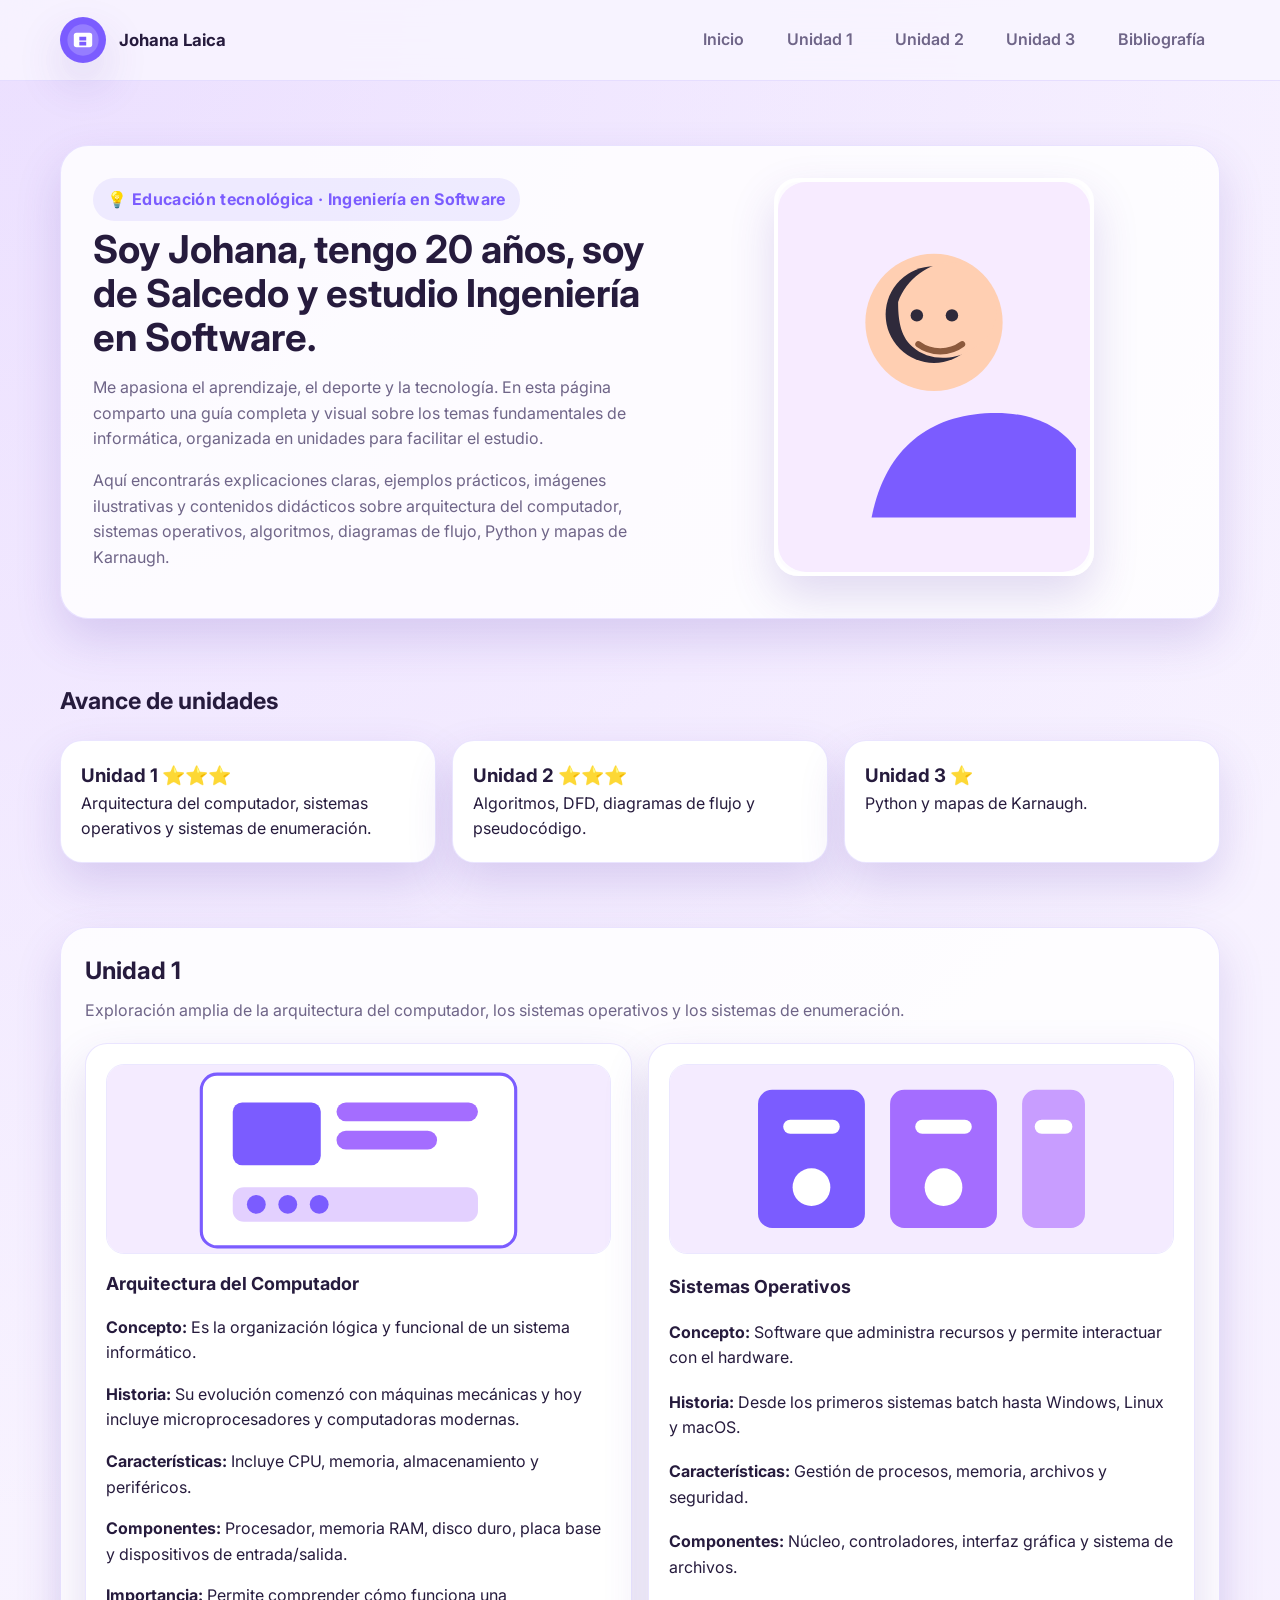
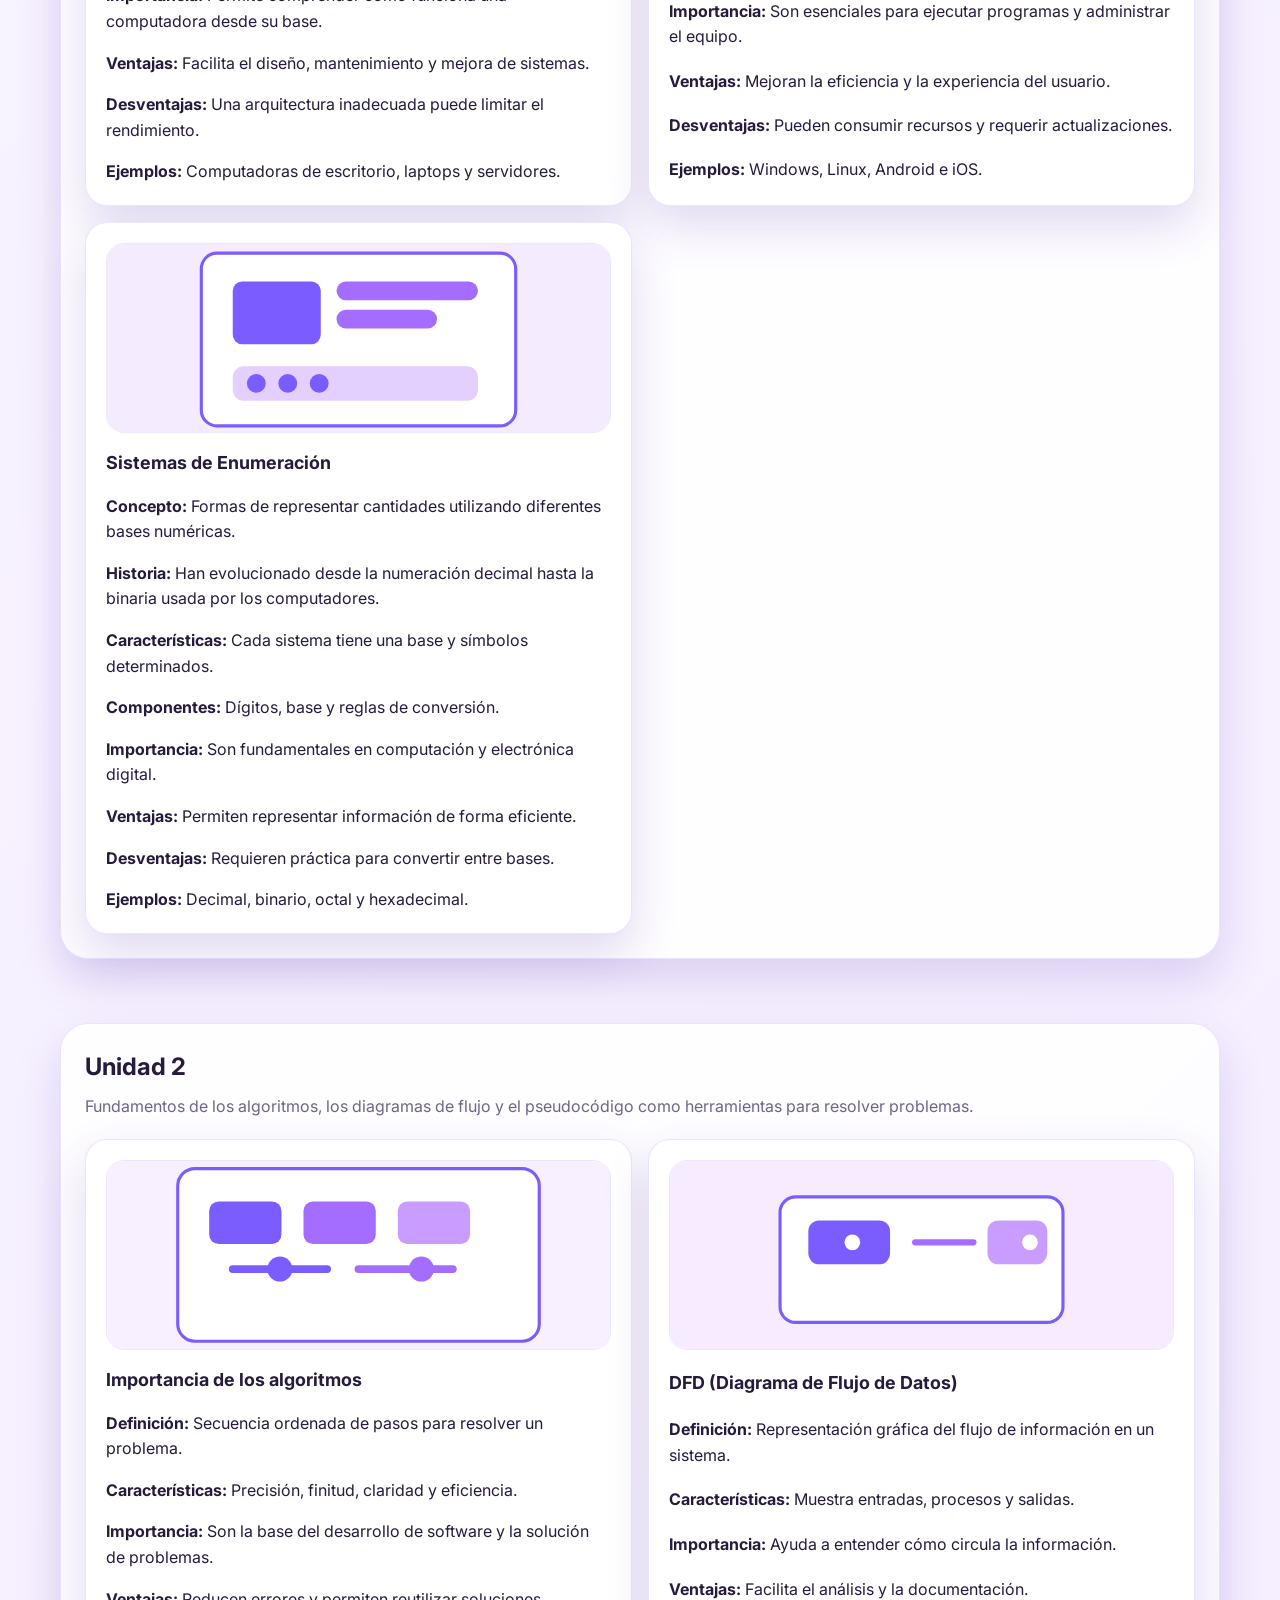
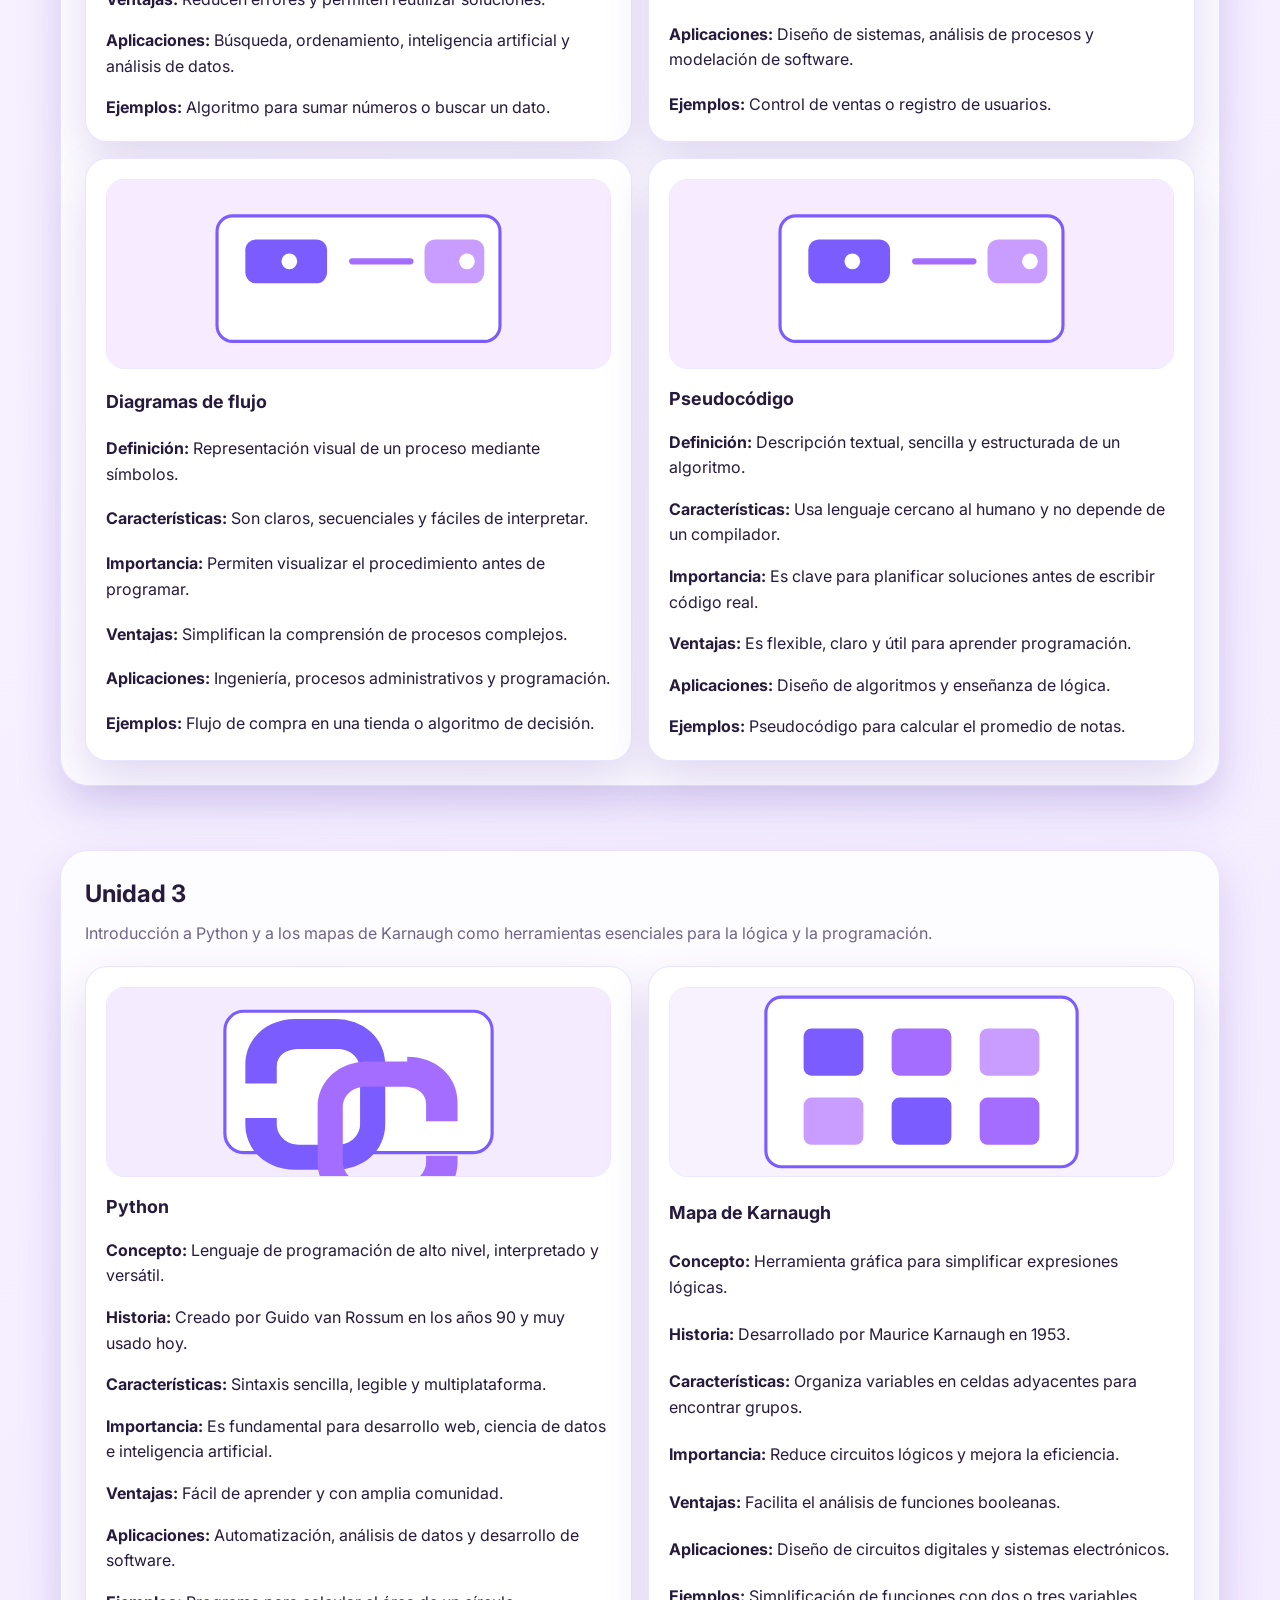
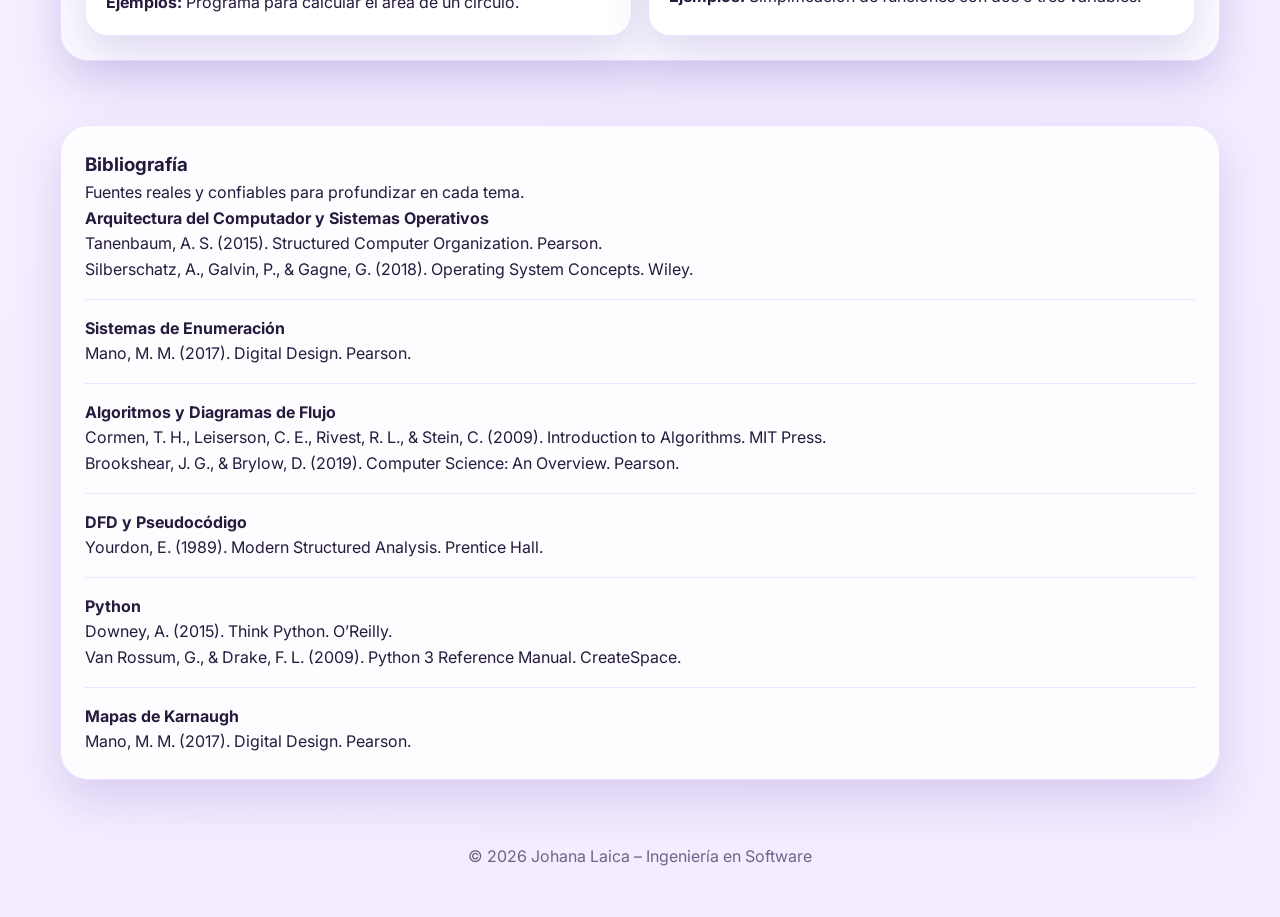
==== index.html @ e101babb "proyecto" ====
<!DOCTYPE html>
<html lang="es">
  <head>
    <meta charset="UTF-8" />
    <meta name="viewport" content="width=device-width, initial-scale=1.0" />
    <title>Johana Laica | Ingeniería en Software</title>
    <meta
      name="description"
      content="Página web educativa moderna sobre arquitectura, algoritmos, Python y mapas de Karnaugh."
    />
    <link rel="preconnect" href="https://fonts.googleapis.com" />
    <link rel="preconnect" href="https://fonts.gstatic.com" crossorigin />
    <link
      href="https://fonts.googleapis.com/css2?family=Inter:wght@300;400;500;600;700;800&display=swap"
      rel="stylesheet"
    />
    <link rel="stylesheet" href="css/styles.css" />
  </head>
  <body>
    <header class="header">
      <div class="container header-inner">
        <a class="brand" href="#inicio" aria-label="Inicio">
          <img src="imagenes/logo.svg" alt="Logo de Johana Laica" />
          <span>Johana Laica</span>
        </a>
        <nav class="nav" aria-label="Navegación principal">
          <a href="#inicio">Inicio</a>
          <a href="#unidad1">Unidad 1</a>
          <a href="#unidad2">Unidad 2</a>
          <a href="#unidad3">Unidad 3</a>
          <a href="#bibliografia">Bibliografía</a>
        </nav>
      </div>
    </header>

    <main id="inicio">
      <section class="hero container">
        <div class="hero-card">
          <div class="hero-copy">
            <span class="badge">💡 Educación tecnológica · Ingeniería en Software</span>
            <h1>Soy Johana, tengo 20 años, soy de Salcedo y estudio Ingeniería en Software.</h1>
            <p>
              Me apasiona el aprendizaje, el deporte y la tecnología. En esta página comparto una guía completa y visual sobre los temas fundamentales de informática, organizada en unidades para facilitar el estudio.
            </p>
            <p>
              Aquí encontrarás explicaciones claras, ejemplos prácticos, imágenes ilustrativas y contenidos didácticos sobre arquitectura del computador, sistemas operativos, algoritmos, diagramas de flujo, Python y mapas de Karnaugh.
            </p>
          </div>
          <img class="profile-photo" src="imagenes/perfil.svg" alt="Foto de perfil de Johana Laica" />
        </div>
      </section>

      <section class="section container" aria-label="Progreso de unidades">
        <div class="section-title">
          <h2>Avance de unidades</h2>
        </div>
        <div class="grid progress-grid">
          <article class="card">
            <h3>Unidad 1 ⭐⭐⭐</h3>
            <p>Arquitectura del computador, sistemas operativos y sistemas de enumeración.</p>
          </article>
          <article class="card">
            <h3>Unidad 2 ⭐⭐⭐</h3>
            <p>Algoritmos, DFD, diagramas de flujo y pseudocódigo.</p>
          </article>
          <article class="card">
            <h3>Unidad 3 ⭐</h3>
            <p>Python y mapas de Karnaugh.</p>
          </article>
        </div>
      </section>

      <section id="unidad1" class="section container">
        <div class="unit-section">
          <h3>Unidad 1</h3>
          <p>Exploración amplia de la arquitectura del computador, los sistemas operativos y los sistemas de enumeración.</p>
          <div class="topics-grid">
            <article class="card topic-card">
              <img src="imagenes/arquitectura.svg" alt="Ilustración de arquitectura del computador" />
              <h4>Arquitectura del Computador</h4>
              <p><strong>Concepto:</strong> Es la organización lógica y funcional de un sistema informático.</p>
              <p><strong>Historia:</strong> Su evolución comenzó con máquinas mecánicas y hoy incluye microprocesadores y computadoras modernas.</p>
              <p><strong>Características:</strong> Incluye CPU, memoria, almacenamiento y periféricos.</p>
              <p><strong>Componentes:</strong> Procesador, memoria RAM, disco duro, placa base y dispositivos de entrada/salida.</p>
              <p><strong>Importancia:</strong> Permite comprender cómo funciona una computadora desde su base.</p>
              <p><strong>Ventajas:</strong> Facilita el diseño, mantenimiento y mejora de sistemas.</p>
              <p><strong>Desventajas:</strong> Una arquitectura inadecuada puede limitar el rendimiento.</p>
              <p><strong>Ejemplos:</strong> Computadoras de escritorio, laptops y servidores.</p>
            </article>
            <article class="card topic-card">
              <img src="imagenes/sistemas.svg" alt="Ilustración de sistemas operativos" />
              <h4>Sistemas Operativos</h4>
              <p><strong>Concepto:</strong> Software que administra recursos y permite interactuar con el hardware.</p>
              <p><strong>Historia:</strong> Desde los primeros sistemas batch hasta Windows, Linux y macOS.</p>
              <p><strong>Características:</strong> Gestión de procesos, memoria, archivos y seguridad.</p>
              <p><strong>Componentes:</strong> Núcleo, controladores, interfaz gráfica y sistema de archivos.</p>
              <p><strong>Importancia:</strong> Son esenciales para ejecutar programas y administrar el equipo.</p>
              <p><strong>Ventajas:</strong> Mejoran la eficiencia y la experiencia del usuario.</p>
              <p><strong>Desventajas:</strong> Pueden consumir recursos y requerir actualizaciones.</p>
              <p><strong>Ejemplos:</strong> Windows, Linux, Android e iOS.</p>
            </article>
            <article class="card topic-card">
              <img src="imagenes/arquitectura.svg" alt="Ilustración de sistemas de enumeración" />
              <h4>Sistemas de Enumeración</h4>
              <p><strong>Concepto:</strong> Formas de representar cantidades utilizando diferentes bases numéricas.</p>
              <p><strong>Historia:</strong> Han evolucionado desde la numeración decimal hasta la binaria usada por los computadores.</p>
              <p><strong>Características:</strong> Cada sistema tiene una base y símbolos determinados.</p>
              <p><strong>Componentes:</strong> Dígitos, base y reglas de conversión.</p>
              <p><strong>Importancia:</strong> Son fundamentales en computación y electrónica digital.</p>
              <p><strong>Ventajas:</strong> Permiten representar información de forma eficiente.</p>
              <p><strong>Desventajas:</strong> Requieren práctica para convertir entre bases.</p>
              <p><strong>Ejemplos:</strong> Decimal, binario, octal y hexadecimal.</p>
            </article>
          </div>
        </div>
      </section>

      <section id="unidad2" class="section container">
        <div class="unit-section">
          <h3>Unidad 2</h3>
          <p>Fundamentos de los algoritmos, los diagramas de flujo y el pseudocódigo como herramientas para resolver problemas.</p>
          <div class="topics-grid">
            <article class="card topic-card">
              <img src="imagenes/algoritmos.svg" alt="Ilustración sobre algoritmos" />
              <h4>Importancia de los algoritmos</h4>
              <p><strong>Definición:</strong> Secuencia ordenada de pasos para resolver un problema.</p>
              <p><strong>Características:</strong> Precisión, finitud, claridad y eficiencia.</p>
              <p><strong>Importancia:</strong> Son la base del desarrollo de software y la solución de problemas.</p>
              <p><strong>Ventajas:</strong> Reducen errores y permiten reutilizar soluciones.</p>
              <p><strong>Aplicaciones:</strong> Búsqueda, ordenamiento, inteligencia artificial y análisis de datos.</p>
              <p><strong>Ejemplos:</strong> Algoritmo para sumar números o buscar un dato.</p>
            </article>
            <article class="card topic-card">
              <img src="imagenes/diagrama.svg" alt="Ilustración de DFD" />
              <h4>DFD (Diagrama de Flujo de Datos)</h4>
              <p><strong>Definición:</strong> Representación gráfica del flujo de información en un sistema.</p>
              <p><strong>Características:</strong> Muestra entradas, procesos y salidas.</p>
              <p><strong>Importancia:</strong> Ayuda a entender cómo circula la información.</p>
              <p><strong>Ventajas:</strong> Facilita el análisis y la documentación.</p>
              <p><strong>Aplicaciones:</strong> Diseño de sistemas, análisis de procesos y modelación de software.</p>
              <p><strong>Ejemplos:</strong> Control de ventas o registro de usuarios.</p>
            </article>
            <article class="card topic-card">
              <img src="imagenes/diagrama.svg" alt="Ilustración de diagramas de flujo" />
              <h4>Diagramas de flujo</h4>
              <p><strong>Definición:</strong> Representación visual de un proceso mediante símbolos.</p>
              <p><strong>Características:</strong> Son claros, secuenciales y fáciles de interpretar.</p>
              <p><strong>Importancia:</strong> Permiten visualizar el procedimiento antes de programar.</p>
              <p><strong>Ventajas:</strong> Simplifican la comprensión de procesos complejos.</p>
              <p><strong>Aplicaciones:</strong> Ingeniería, procesos administrativos y programación.</p>
              <p><strong>Ejemplos:</strong> Flujo de compra en una tienda o algoritmo de decisión.</p>
            </article>
            <article class="card topic-card">
              <img src="imagenes/diagrama.svg" alt="Ilustración de pseudocódigo" />
              <h4>Pseudocódigo</h4>
              <p><strong>Definición:</strong> Descripción textual, sencilla y estructurada de un algoritmo.</p>
              <p><strong>Características:</strong> Usa lenguaje cercano al humano y no depende de un compilador.</p>
              <p><strong>Importancia:</strong> Es clave para planificar soluciones antes de escribir código real.</p>
              <p><strong>Ventajas:</strong> Es flexible, claro y útil para aprender programación.</p>
              <p><strong>Aplicaciones:</strong> Diseño de algoritmos y enseñanza de lógica.</p>
              <p><strong>Ejemplos:</strong> Pseudocódigo para calcular el promedio de notas.</p>
            </article>
          </div>
        </div>
      </section>

      <section id="unidad3" class="section container">
        <div class="unit-section">
          <h3>Unidad 3</h3>
          <p>Introducción a Python y a los mapas de Karnaugh como herramientas esenciales para la lógica y la programación.</p>
          <div class="topics-grid">
            <article class="card topic-card">
              <img src="imagenes/python.svg" alt="Ilustración de Python" />
              <h4>Python</h4>
              <p><strong>Concepto:</strong> Lenguaje de programación de alto nivel, interpretado y versátil.</p>
              <p><strong>Historia:</strong> Creado por Guido van Rossum en los años 90 y muy usado hoy.</p>
              <p><strong>Características:</strong> Sintaxis sencilla, legible y multiplataforma.</p>
              <p><strong>Importancia:</strong> Es fundamental para desarrollo web, ciencia de datos e inteligencia artificial.</p>
              <p><strong>Ventajas:</strong> Fácil de aprender y con amplia comunidad.</p>
              <p><strong>Aplicaciones:</strong> Automatización, análisis de datos y desarrollo de software.</p>
              <p><strong>Ejemplos:</strong> Programa para calcular el área de un círculo.</p>
            </article>
            <article class="card topic-card">
              <img src="imagenes/karnaugh.svg" alt="Ilustración de mapa de Karnaugh" />
              <h4>Mapa de Karnaugh</h4>
              <p><strong>Concepto:</strong> Herramienta gráfica para simplificar expresiones lógicas.</p>
              <p><strong>Historia:</strong> Desarrollado por Maurice Karnaugh en 1953.</p>
              <p><strong>Características:</strong> Organiza variables en celdas adyacentes para encontrar grupos.</p>
              <p><strong>Importancia:</strong> Reduce circuitos lógicos y mejora la eficiencia.</p>
              <p><strong>Ventajas:</strong> Facilita el análisis de funciones booleanas.</p>
              <p><strong>Aplicaciones:</strong> Diseño de circuitos digitales y sistemas electrónicos.</p>
              <p><strong>Ejemplos:</strong> Simplificación de funciones con dos o tres variables.</p>
            </article>
          </div>
        </div>
      </section>

      <section id="bibliografia" class="section container">
        <div class="bibliography">
          <h3>Bibliografía</h3>
          <p>Fuentes reales y confiables para profundizar en cada tema.</p>
          <div class="bibliography-item">
            <h4>Arquitectura del Computador y Sistemas Operativos</h4>
            <p>Tanenbaum, A. S. (2015). Structured Computer Organization. Pearson.</p>
            <p>Silberschatz, A., Galvin, P., & Gagne, G. (2018). Operating System Concepts. Wiley.</p>
          </div>
          <div class="bibliography-item">
            <h4>Sistemas de Enumeración</h4>
            <p>Mano, M. M. (2017). Digital Design. Pearson.</p>
          </div>
          <div class="bibliography-item">
            <h4>Algoritmos y Diagramas de Flujo</h4>
            <p>Cormen, T. H., Leiserson, C. E., Rivest, R. L., & Stein, C. (2009). Introduction to Algorithms. MIT Press.</p>
            <p>Brookshear, J. G., & Brylow, D. (2019). Computer Science: An Overview. Pearson.</p>
          </div>
          <div class="bibliography-item">
            <h4>DFD y Pseudocódigo</h4>
            <p>Yourdon, E. (1989). Modern Structured Analysis. Prentice Hall.</p>
          </div>
          <div class="bibliography-item">
            <h4>Python</h4>
            <p>Downey, A. (2015). Think Python. O’Reilly.</p>
            <p>Van Rossum, G., & Drake, F. L. (2009). Python 3 Reference Manual. CreateSpace.</p>
          </div>
          <div class="bibliography-item">
            <h4>Mapas de Karnaugh</h4>
            <p>Mano, M. M. (2017). Digital Design. Pearson.</p>
          </div>
        </div>
      </section>
    </main>

    <footer>
      <div class="container">
        <p>© <span id="year"></span> Johana Laica – Ingeniería en Software</p>
      </div>
    </footer>

    <script src="js/script.js"></script>
  </body>
</html>
---- css/styles.css ----
:root {
  --bg: #f7f2ff;
  --surface: rgba(255, 255, 255, 0.82);
  --surface-strong: #ffffff;
  --text: #261b3d;
  --muted: #6f6588;
  --primary: #7b5cff;
  --secondary: #a46dff;
  --accent: #f0c8ff;
  --border: rgba(123, 92, 255, 0.16);
  --shadow: 0 20px 45px rgba(96, 60, 180, 0.18);
}

* {
  box-sizing: border-box;
  margin: 0;
  padding: 0;
}

html {
  scroll-behavior: smooth;
}

body {
  font-family: 'Inter', 'Segoe UI', sans-serif;
  color: var(--text);
  background:
    radial-gradient(circle at top left, rgba(164, 109, 255, 0.16), transparent 26%),
    linear-gradient(135deg, #f9f5ff 0%, #f3ebff 100%);
  line-height: 1.6;
}

a {
  color: inherit;
  text-decoration: none;
}

img {
  max-width: 100%;
  display: block;
}

.container {
  width: min(1160px, calc(100% - 2rem));
  margin: 0 auto;
}

.header {
  position: sticky;
  top: 0;
  z-index: 1000;
  backdrop-filter: blur(16px);
  background: rgba(249, 245, 255, 0.86);
  border-bottom: 1px solid rgba(123, 92, 255, 0.14);
}

.header-inner {
  display: flex;
  align-items: center;
  justify-content: space-between;
  gap: 1rem;
  padding: 1rem 0;
}

.brand {
  display: flex;
  align-items: center;
  gap: 0.8rem;
  font-weight: 700;
  font-size: 1.05rem;
}

.brand img {
  width: 46px;
  height: 46px;
  border-radius: 50%;
  box-shadow: var(--shadow);
}

.nav {
  display: flex;
  align-items: center;
  gap: 0.75rem;
  flex-wrap: wrap;
}

.nav a {
  padding: 0.7rem 0.95rem;
  border-radius: 999px;
  color: var(--muted);
  transition: all 0.25s ease;
  font-weight: 600;
}

.nav a:hover,
.nav a.active {
  background: linear-gradient(135deg, var(--primary), var(--secondary));
  color: white;
  box-shadow: 0 12px 24px rgba(123, 92, 255, 0.22);
}

.hero {
  padding: 4rem 0 2rem;
}

.hero-card {
  display: grid;
  grid-template-columns: 1.1fr 1fr;
  gap: 2rem;
  background: var(--surface);
  padding: 2rem;
  border: 1px solid var(--border);
  border-radius: 28px;
  box-shadow: var(--shadow);
  overflow: hidden;
}

.hero-copy h1 {
  font-size: clamp(2rem, 3vw, 2.8rem);
  margin: 0.35rem 0 1rem;
  line-height: 1.15;
}

.hero-copy p {
  color: var(--muted);
  margin-bottom: 1rem;
}

.profile-photo {
  width: min(320px, 100%);
  margin: 0 auto;
  border-radius: 24px;
  box-shadow: var(--shadow);
  border: 4px solid rgba(255,255,255,0.9);
}

.badge {
  display: inline-flex;
  align-items: center;
  gap: 0.5rem;
  padding: 0.55rem 0.9rem;
  border-radius: 999px;
  background: rgba(123, 92, 255, 0.1);
  color: var(--primary);
  font-weight: 700;
  letter-spacing: 0.02em;
}

.section {
  padding: 2rem 0;
}

.section-title {
  display: flex;
  justify-content: space-between;
  align-items: center;
  margin-bottom: 1.2rem;
}

.section-title h2 {
  font-size: 1.45rem;
}

.grid {
  display: grid;
  gap: 1rem;
}

.progress-grid {
  grid-template-columns: repeat(3, minmax(0, 1fr));
}

.card {
  background: var(--surface-strong);
  border: 1px solid var(--border);
  border-radius: 22px;
  padding: 1.25rem;
  box-shadow: var(--shadow);
  transition: transform 0.25s ease, box-shadow 0.25s ease;
}

.card:hover {
  transform: translateY(-4px);
  box-shadow: 0 24px 40px rgba(96, 60, 180, 0.2);
}

.topic-card {
  display: grid;
  gap: 1rem;
}

.topic-card img {
  height: 190px;
  width: 100%;
  object-fit: cover;
  border-radius: 18px;
  border: 1px solid rgba(123, 92, 255, 0.15);
}

.topic-card h3,
.topic-card h4 {
  font-size: 1.12rem;
}

.topic-card ul {
  padding-left: 1.15rem;
  color: var(--muted);
}

.unit-section {
  background: var(--surface);
  border: 1px solid var(--border);
  border-radius: 28px;
  padding: 1.5rem;
  box-shadow: var(--shadow);
}

.unit-section h3 {
  font-size: 1.5rem;
  margin-bottom: 0.5rem;
}

.unit-section > p {
  color: var(--muted);
  margin-bottom: 1.2rem;
}

.topics-grid {
  display: grid;
  grid-template-columns: repeat(2, minmax(0, 1fr));
  gap: 1rem;
}

.list {
  display: grid;
  gap: 0.6rem;
  color: var(--muted);
  padding-left: 1rem;
}

.bibliography {
  background: var(--surface);
  border: 1px solid var(--border);
  border-radius: 28px;
  padding: 1.5rem;
  box-shadow: var(--shadow);
}

.bibliography-item {
  margin-bottom: 1rem;
  padding-bottom: 1rem;
  border-bottom: 1px solid rgba(123, 92, 255, 0.14);
}

.bibliography-item:last-child {
  margin-bottom: 0;
  border-bottom: none;
  padding-bottom: 0;
}

footer {
  text-align: center;
  padding: 2rem 0 3rem;
  color: var(--muted);
}

@media (max-width: 900px) {
  .hero-card {
    grid-template-columns: 1fr;
  }

  .topics-grid {
    grid-template-columns: 1fr;
  }
}

@media (max-width: 720px) {
  .header-inner {
    flex-direction: column;
    align-items: flex-start;
  }

  .nav {
    gap: 0.4rem;
  }

  .progress-grid {
    grid-template-columns: 1fr;
  }

  .hero {
    padding-top: 2rem;
  }

  .hero-card,
  .unit-section,
  .bibliography {
    padding: 1.15rem;
    border-radius: 22px;
  }
}
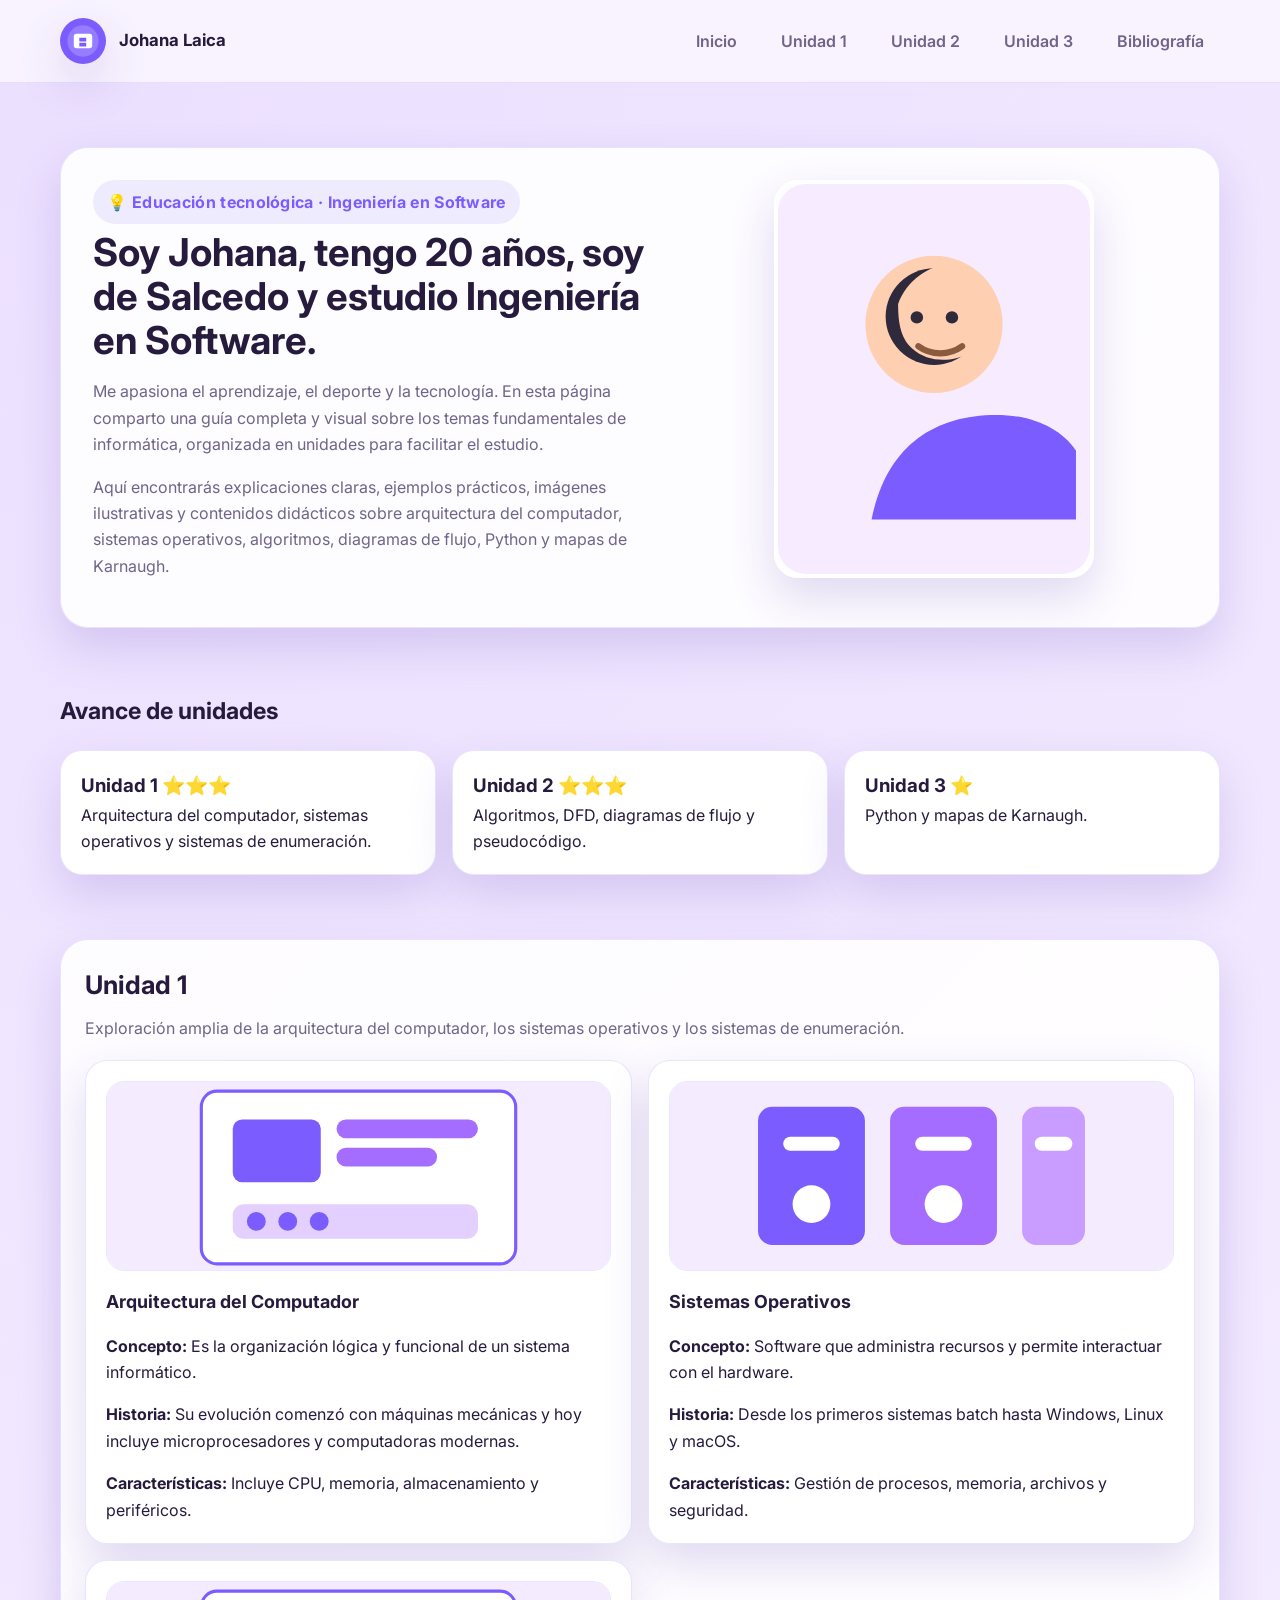
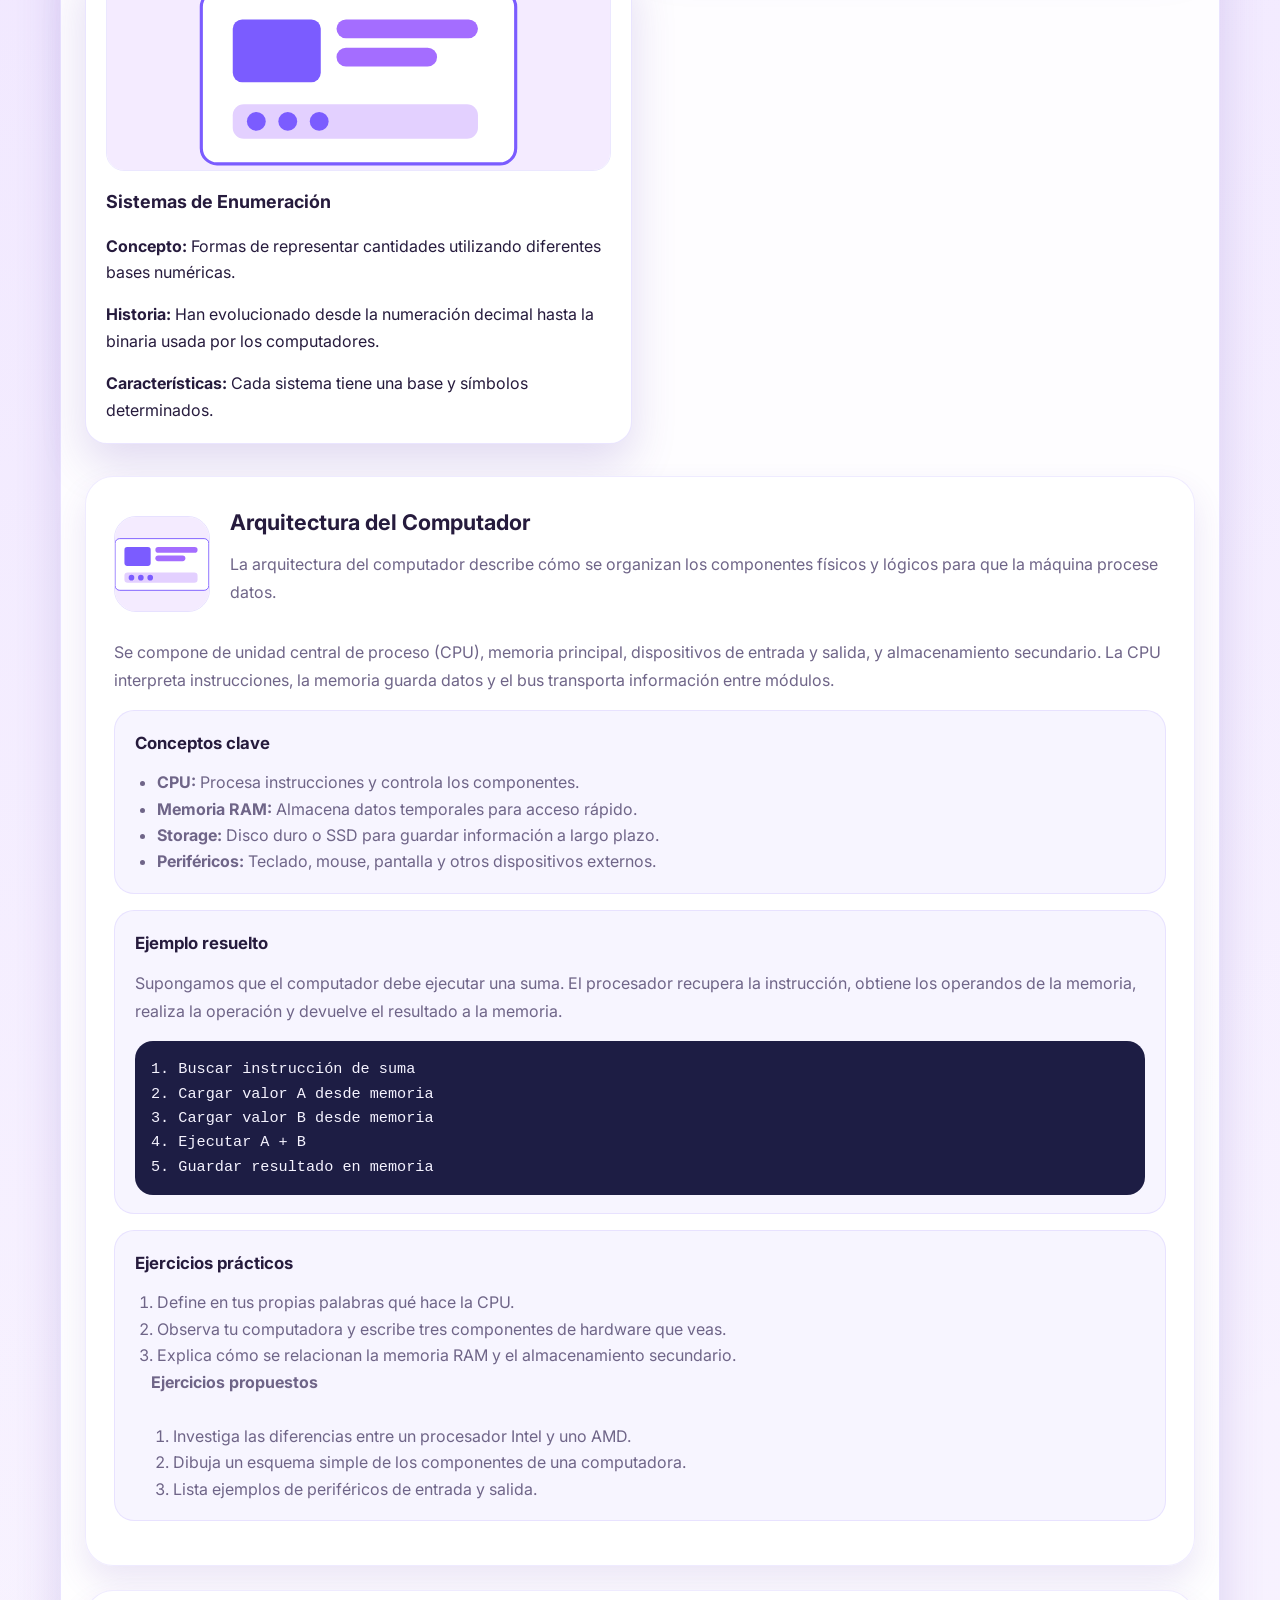
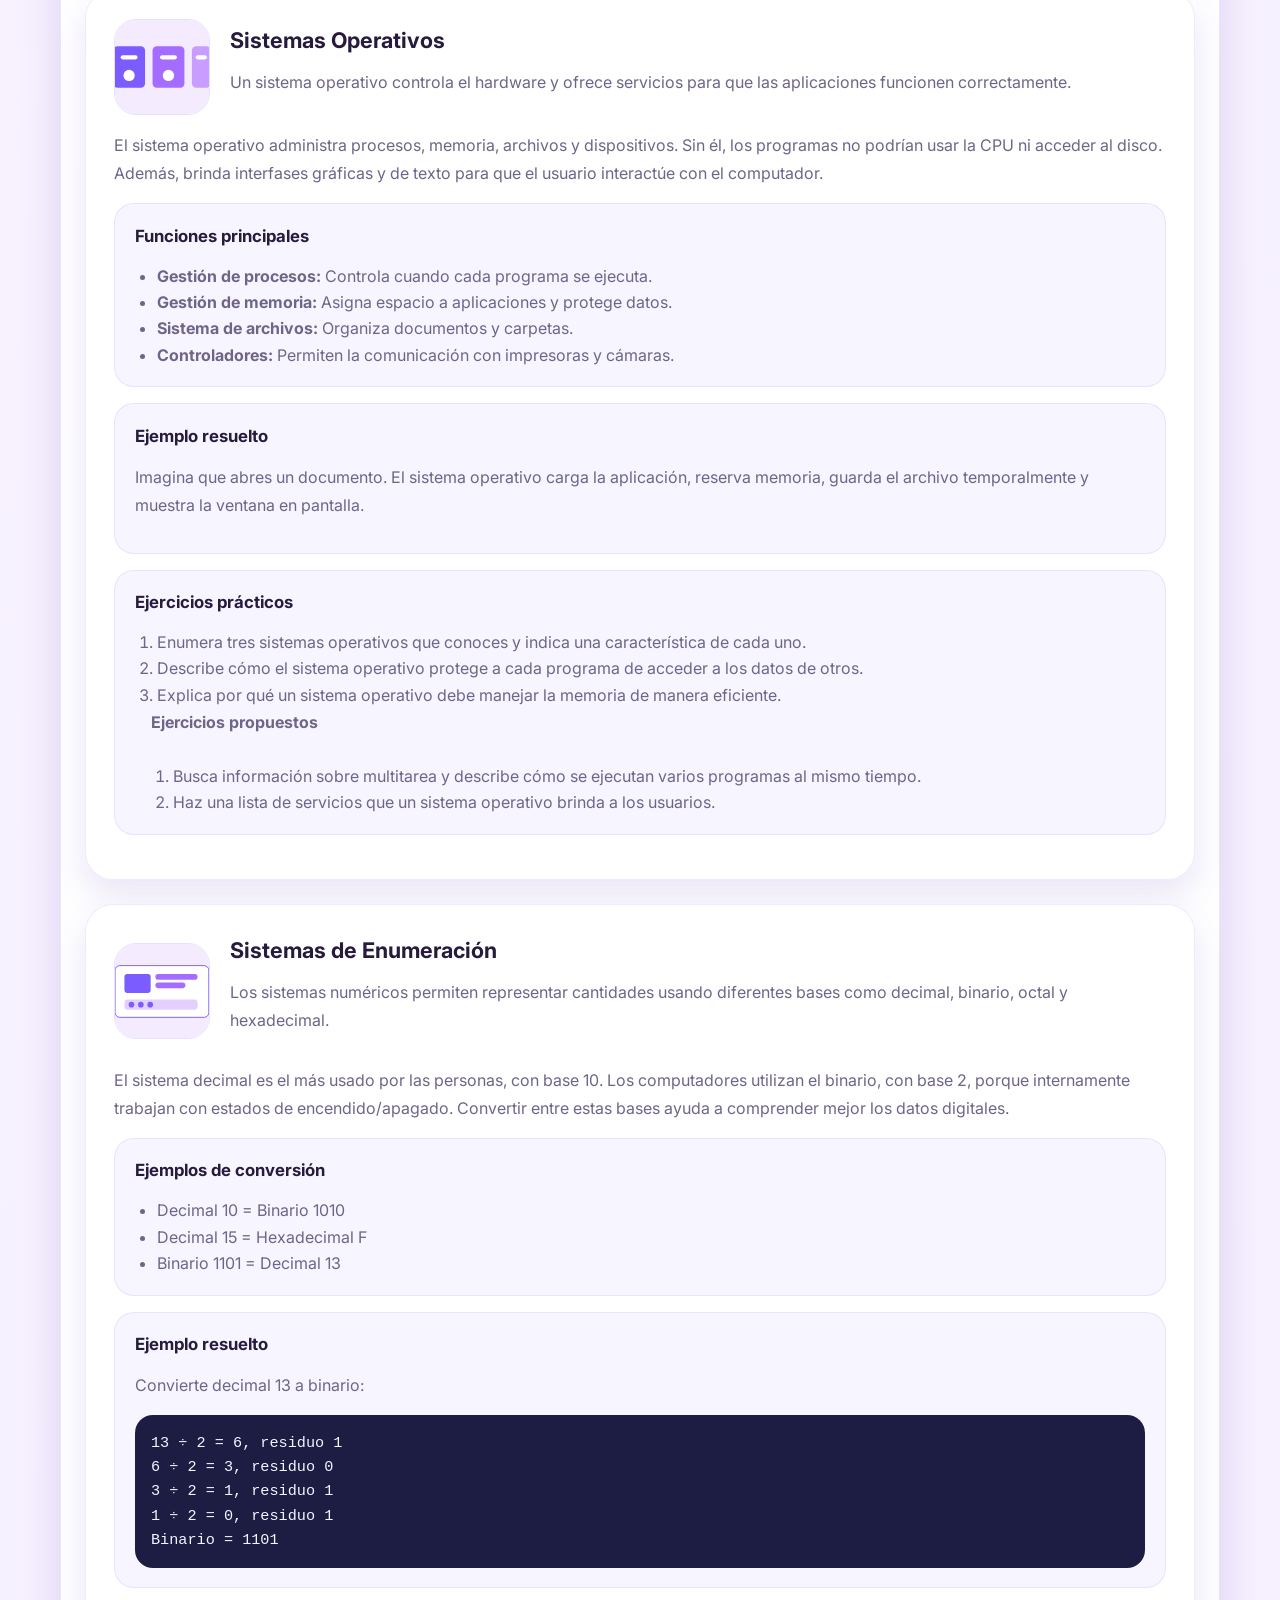
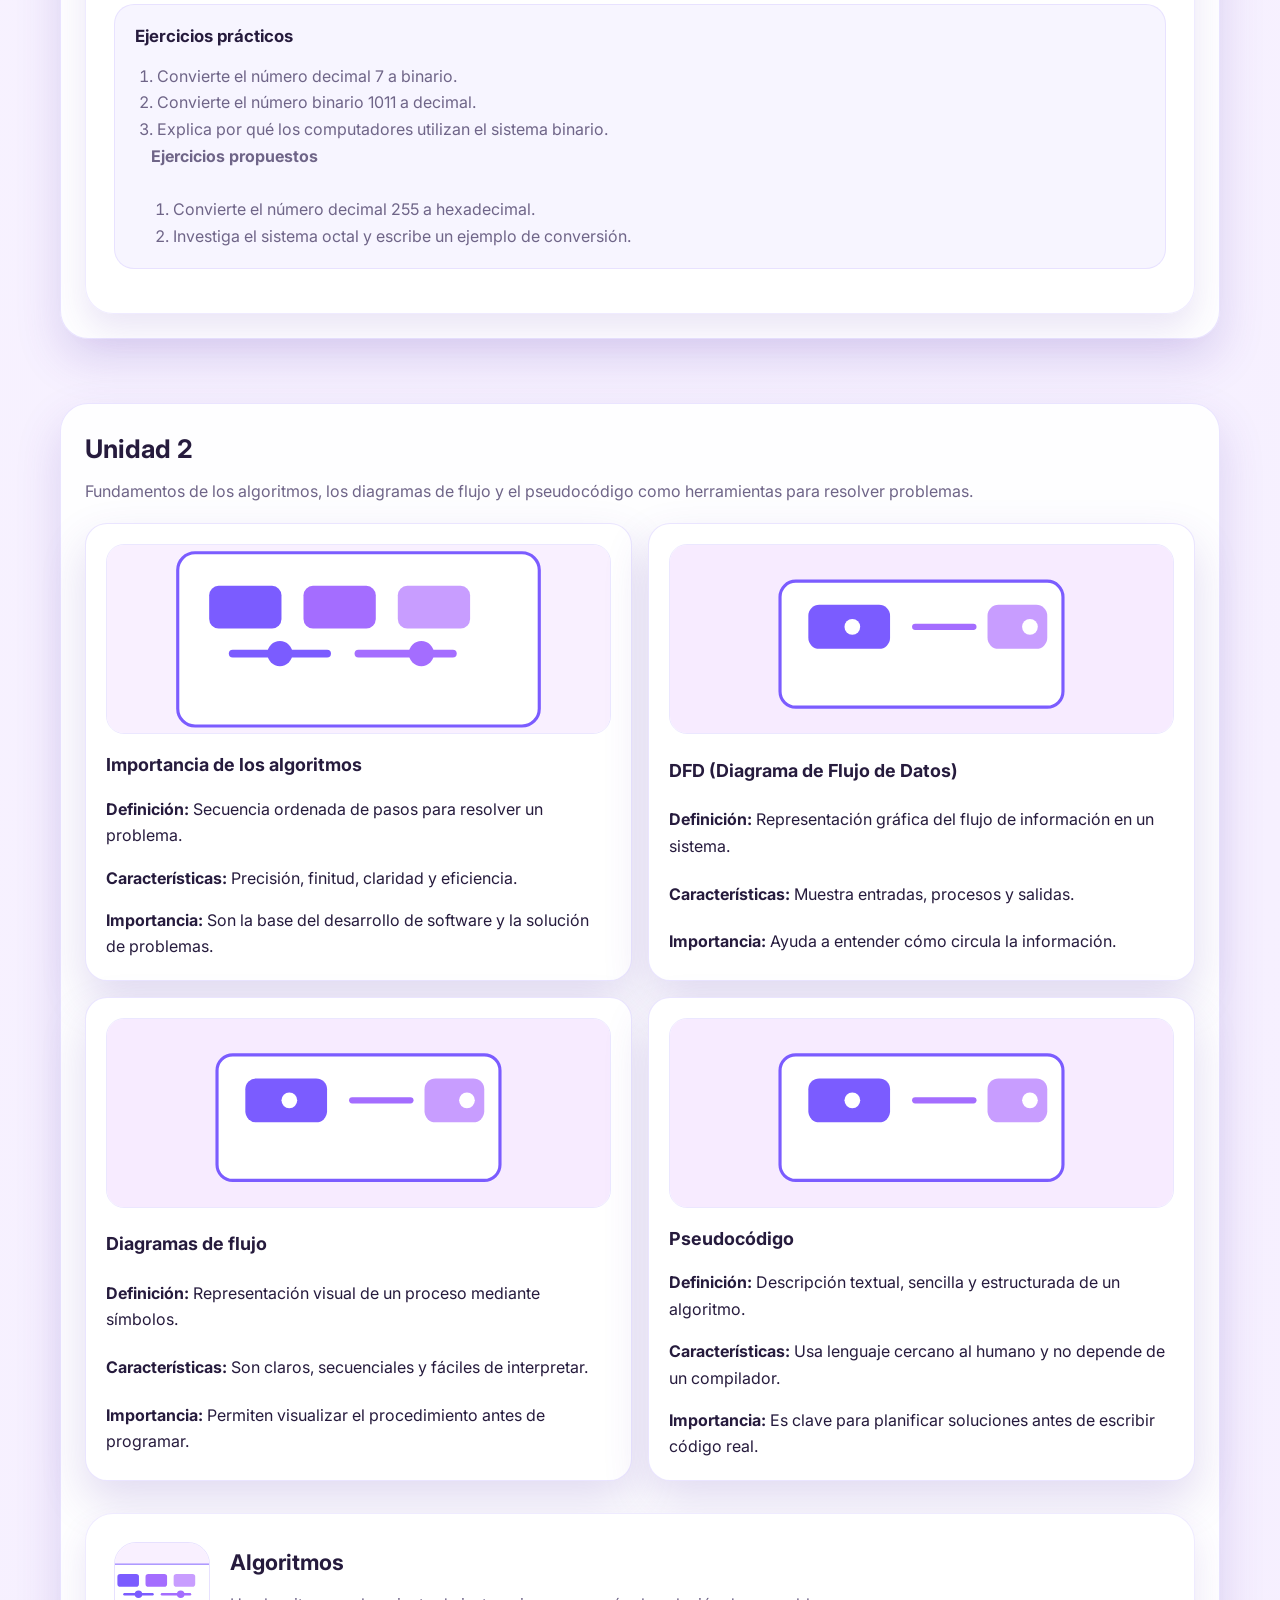
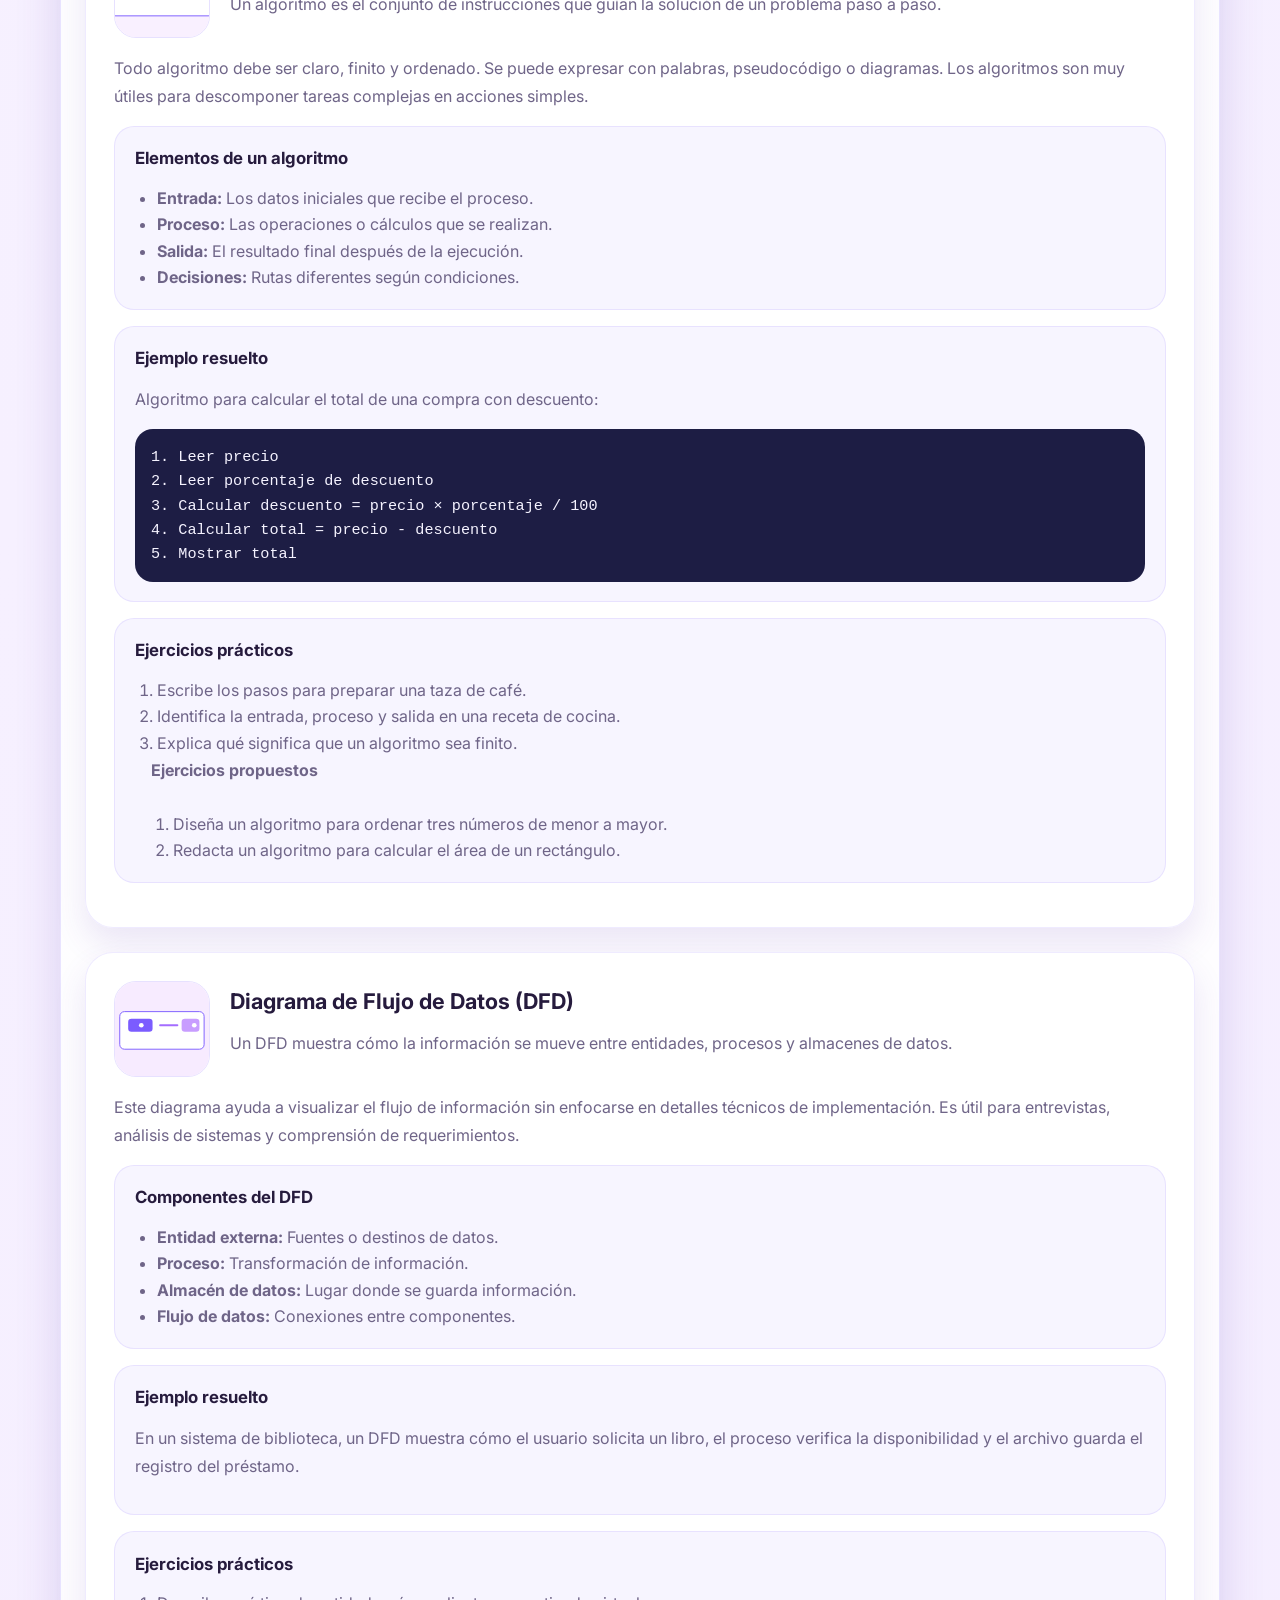
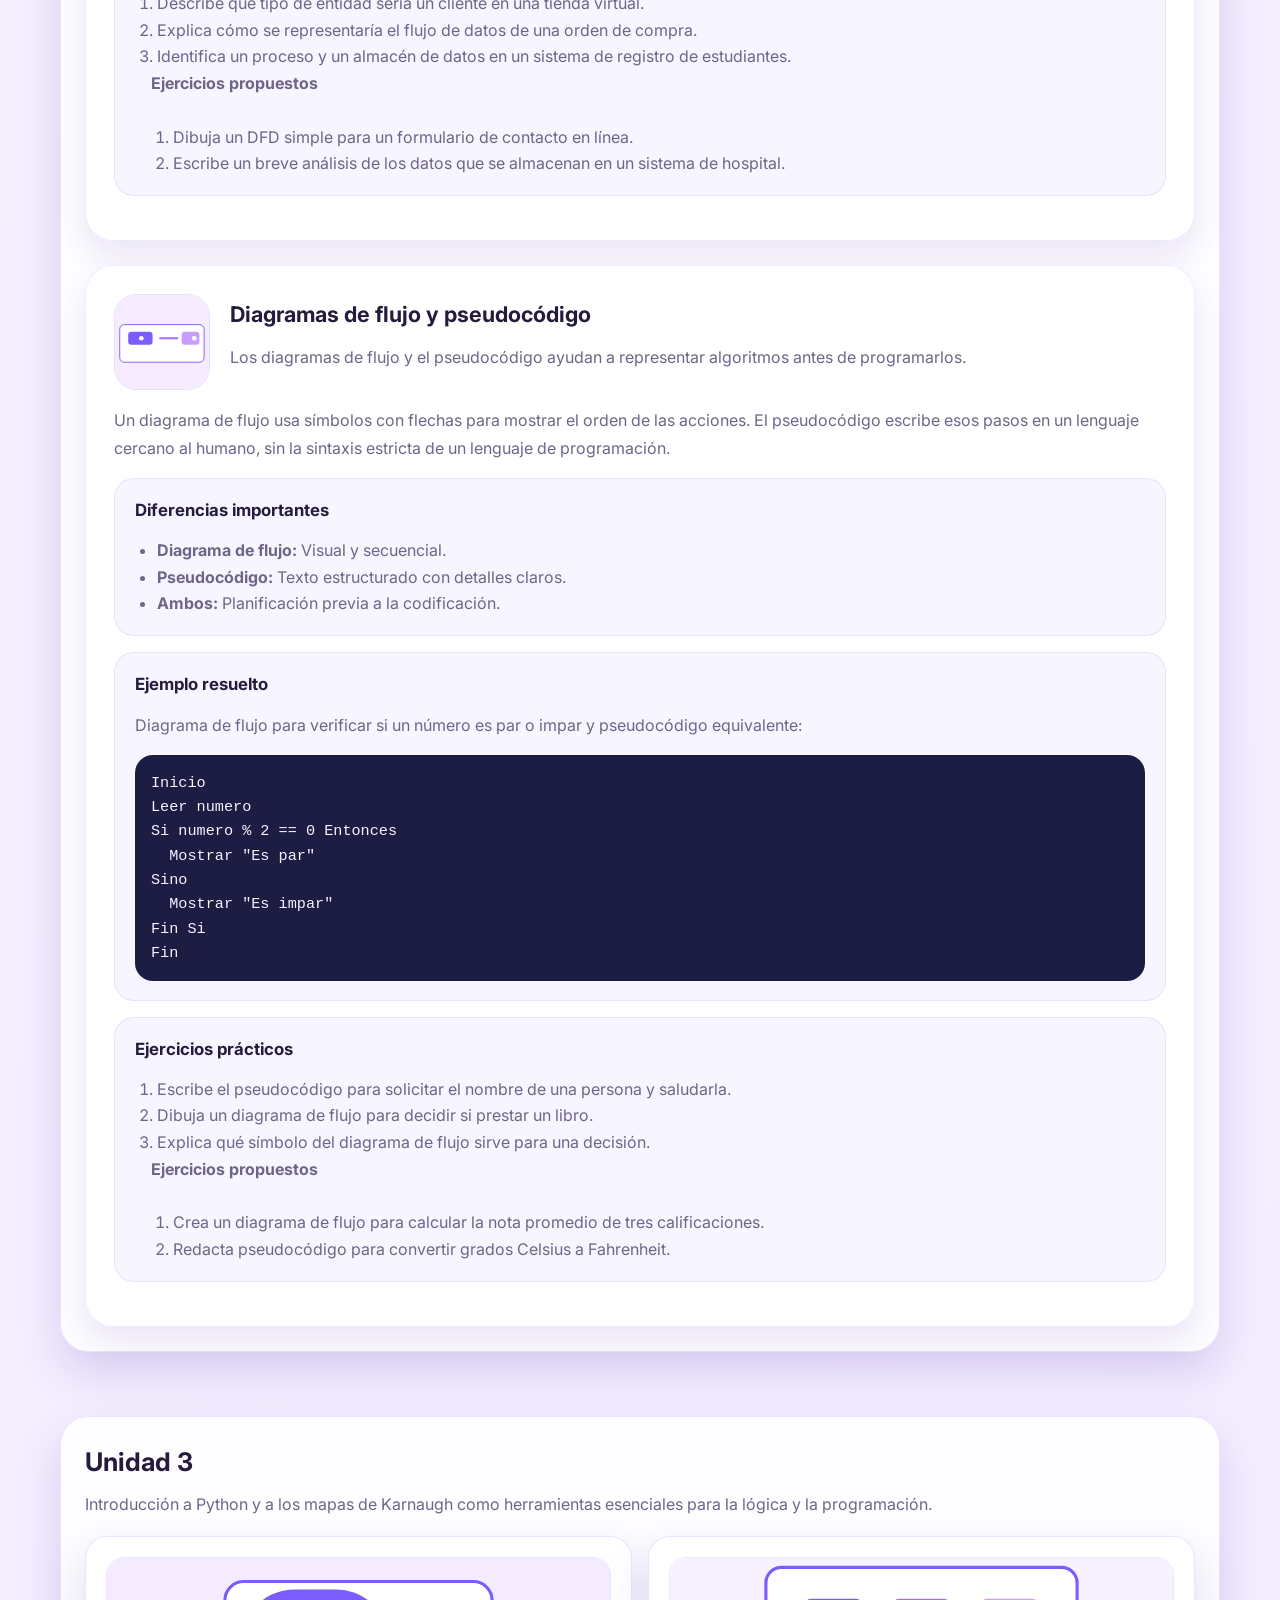
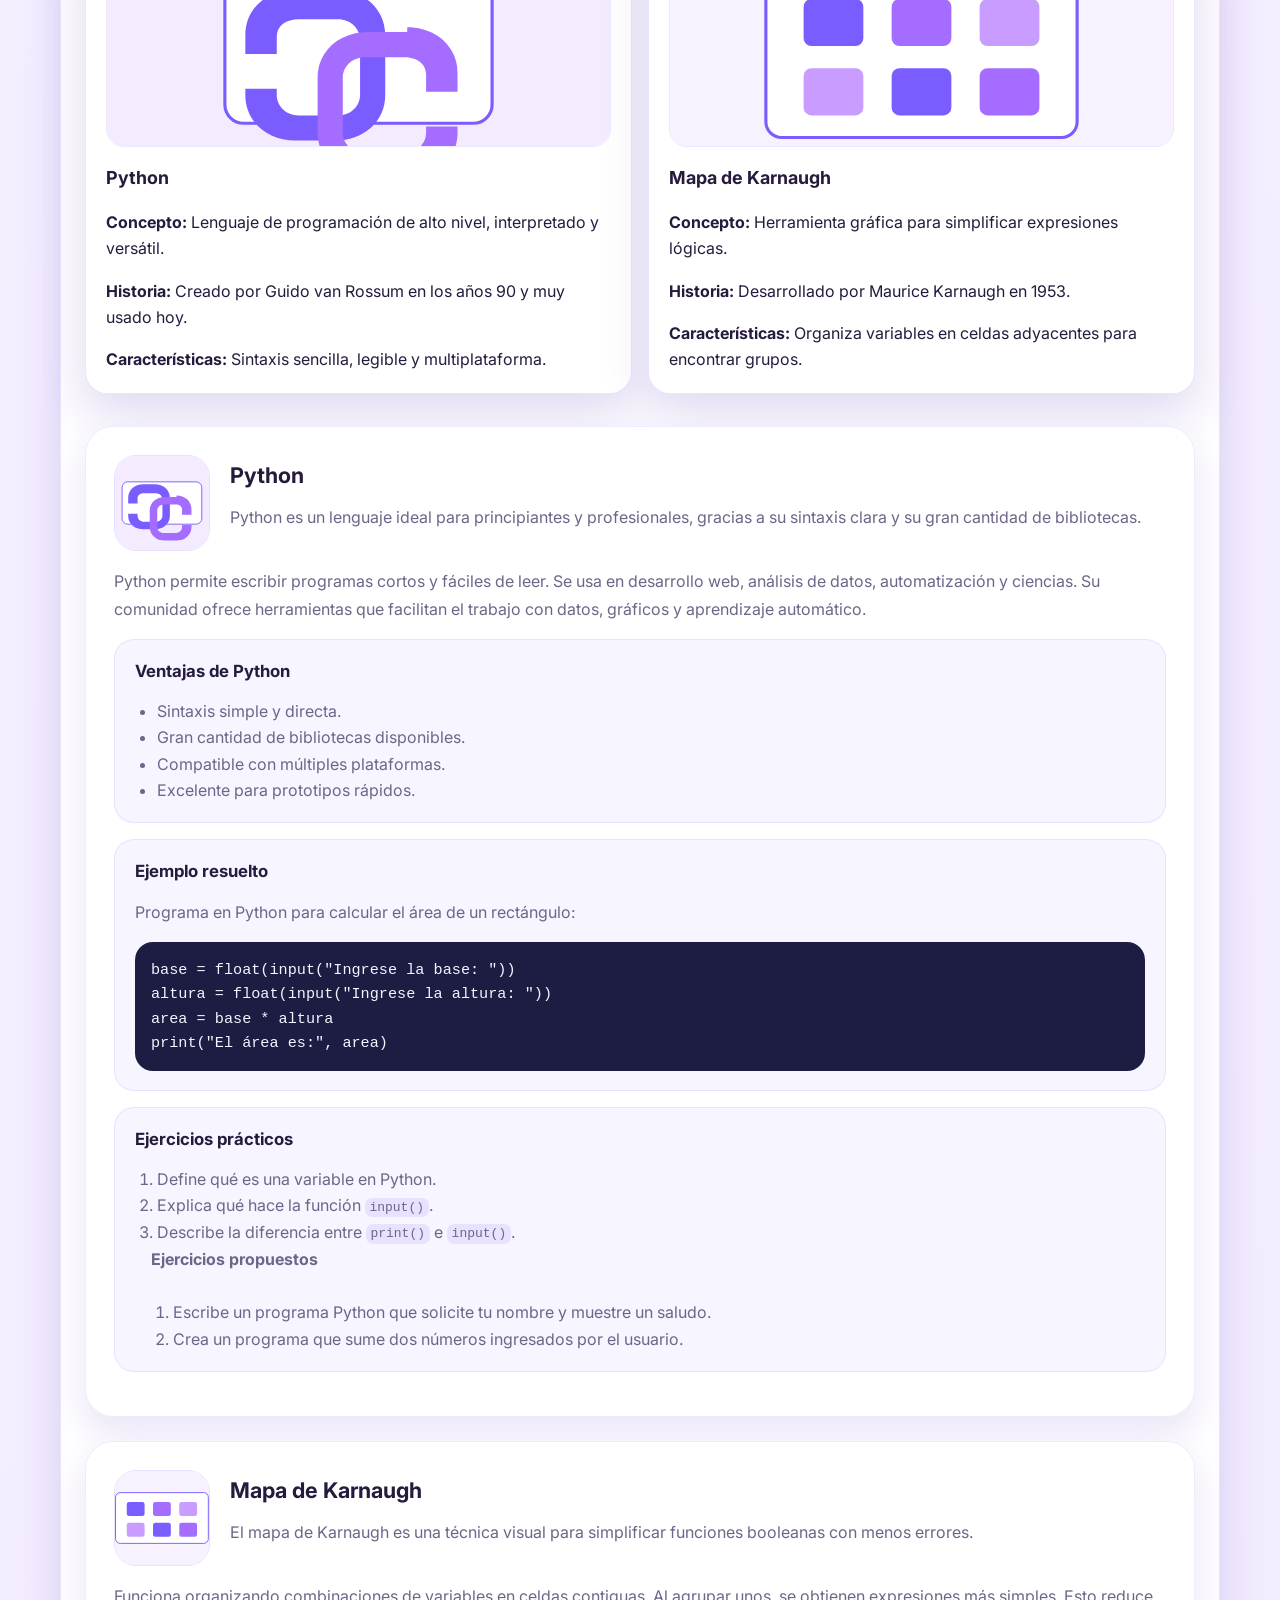
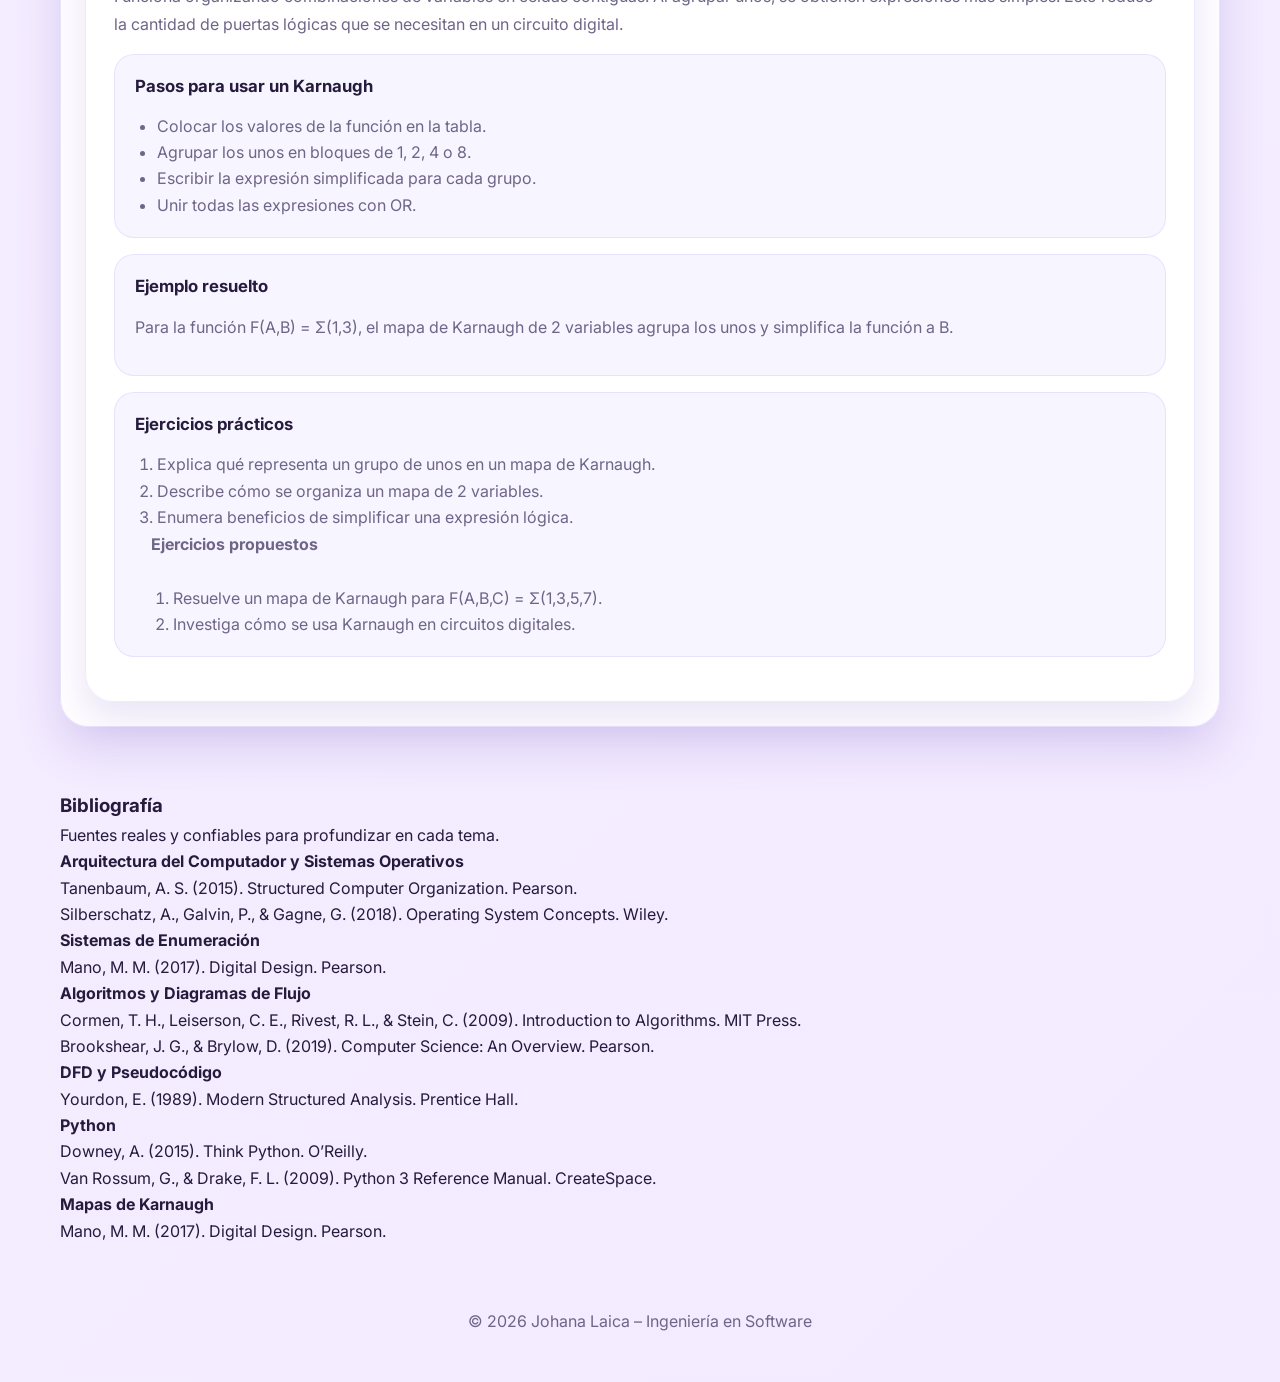
==== commit 195bbad7: "proyecto" ====
--- a/index.html
+++ b/index.html
@@ -81,11 +81,6 @@
               <p><strong>Concepto:</strong> Es la organización lógica y funcional de un sistema informático.</p>
               <p><strong>Historia:</strong> Su evolución comenzó con máquinas mecánicas y hoy incluye microprocesadores y computadoras modernas.</p>
               <p><strong>Características:</strong> Incluye CPU, memoria, almacenamiento y periféricos.</p>
-              <p><strong>Componentes:</strong> Procesador, memoria RAM, disco duro, placa base y dispositivos de entrada/salida.</p>
-              <p><strong>Importancia:</strong> Permite comprender cómo funciona una computadora desde su base.</p>
-              <p><strong>Ventajas:</strong> Facilita el diseño, mantenimiento y mejora de sistemas.</p>
-              <p><strong>Desventajas:</strong> Una arquitectura inadecuada puede limitar el rendimiento.</p>
-              <p><strong>Ejemplos:</strong> Computadoras de escritorio, laptops y servidores.</p>
             </article>
             <article class="card topic-card">
               <img src="imagenes/sistemas.svg" alt="Ilustración de sistemas operativos" />
@@ -93,11 +88,6 @@
               <p><strong>Concepto:</strong> Software que administra recursos y permite interactuar con el hardware.</p>
               <p><strong>Historia:</strong> Desde los primeros sistemas batch hasta Windows, Linux y macOS.</p>
               <p><strong>Características:</strong> Gestión de procesos, memoria, archivos y seguridad.</p>
-              <p><strong>Componentes:</strong> Núcleo, controladores, interfaz gráfica y sistema de archivos.</p>
-              <p><strong>Importancia:</strong> Son esenciales para ejecutar programas y administrar el equipo.</p>
-              <p><strong>Ventajas:</strong> Mejoran la eficiencia y la experiencia del usuario.</p>
-              <p><strong>Desventajas:</strong> Pueden consumir recursos y requerir actualizaciones.</p>
-              <p><strong>Ejemplos:</strong> Windows, Linux, Android e iOS.</p>
             </article>
             <article class="card topic-card">
               <img src="imagenes/arquitectura.svg" alt="Ilustración de sistemas de enumeración" />
@@ -105,11 +95,135 @@
               <p><strong>Concepto:</strong> Formas de representar cantidades utilizando diferentes bases numéricas.</p>
               <p><strong>Historia:</strong> Han evolucionado desde la numeración decimal hasta la binaria usada por los computadores.</p>
               <p><strong>Características:</strong> Cada sistema tiene una base y símbolos determinados.</p>
-              <p><strong>Componentes:</strong> Dígitos, base y reglas de conversión.</p>
-              <p><strong>Importancia:</strong> Son fundamentales en computación y electrónica digital.</p>
-              <p><strong>Ventajas:</strong> Permiten representar información de forma eficiente.</p>
-              <p><strong>Desventajas:</strong> Requieren práctica para convertir entre bases.</p>
-              <p><strong>Ejemplos:</strong> Decimal, binario, octal y hexadecimal.</p>
+            </article>
+          </div>
+
+          <div class="unit-content">
+            <article class="topic-section">
+              <div class="topic-header">
+                <img src="imagenes/arquitectura.svg" alt="Imagen de arquitectura del computador" />
+                <div>
+                  <h4>Arquitectura del Computador</h4>
+                  <p>La arquitectura del computador describe cómo se organizan los componentes físicos y lógicos para que la máquina procese datos.</p>
+                </div>
+              </div>
+              <p>Se compone de unidad central de proceso (CPU), memoria principal, dispositivos de entrada y salida, y almacenamiento secundario. La CPU interpreta instrucciones, la memoria guarda datos y el bus transporta información entre módulos.</p>
+              <div class="info-box">
+                <h5>Conceptos clave</h5>
+                <ul>
+                  <li><strong>CPU:</strong> Procesa instrucciones y controla los componentes.</li>
+                  <li><strong>Memoria RAM:</strong> Almacena datos temporales para acceso rápido.</li>
+                  <li><strong>Storage:</strong> Disco duro o SSD para guardar información a largo plazo.</li>
+                  <li><strong>Periféricos:</strong> Teclado, mouse, pantalla y otros dispositivos externos.</li>
+                </ul>
+              </div>
+              <div class="exercise-block">
+                <h5>Ejemplo resuelto</h5>
+                <p>Supongamos que el computador debe ejecutar una suma. El procesador recupera la instrucción, obtiene los operandos de la memoria, realiza la operación y devuelve el resultado a la memoria.</p>
+                <pre class="code-sample">1. Buscar instrucción de suma
+2. Cargar valor A desde memoria
+3. Cargar valor B desde memoria
+4. Ejecutar A + B
+5. Guardar resultado en memoria</pre>
+              </div>
+              <div class="exercise-block">
+                <h5>Ejercicios prácticos</h5>
+                <ol>
+                  <li>Define en tus propias palabras qué hace la CPU.</li>
+                  <li>Observa tu computadora y escribe tres componentes de hardware que veas.</li>
+                  <li>Explica cómo se relacionan la memoria RAM y el almacenamiento secundario.</li>
+                </ol>
+                <div class="practice-list">
+                  <p><strong>Ejercicios propuestos</strong></p>
+                  <ol>
+                    <li>Investiga las diferencias entre un procesador Intel y uno AMD.</li>
+                    <li>Dibuja un esquema simple de los componentes de una computadora.</li>
+                    <li>Lista ejemplos de periféricos de entrada y salida.</li>
+                  </ol>
+                </div>
+              </div>
+            </article>
+
+            <article class="topic-section">
+              <div class="topic-header">
+                <img src="imagenes/sistemas.svg" alt="Imagen de sistemas operativos" />
+                <div>
+                  <h4>Sistemas Operativos</h4>
+                  <p>Un sistema operativo controla el hardware y ofrece servicios para que las aplicaciones funcionen correctamente.</p>
+                </div>
+              </div>
+              <p>El sistema operativo administra procesos, memoria, archivos y dispositivos. Sin él, los programas no podrían usar la CPU ni acceder al disco. Además, brinda interfases gráficas y de texto para que el usuario interactúe con el computador.</p>
+              <div class="info-box">
+                <h5>Funciones principales</h5>
+                <ul>
+                  <li><strong>Gestión de procesos:</strong> Controla cuando cada programa se ejecuta.</li>
+                  <li><strong>Gestión de memoria:</strong> Asigna espacio a aplicaciones y protege datos.</li>
+                  <li><strong>Sistema de archivos:</strong> Organiza documentos y carpetas.</li>
+                  <li><strong>Controladores:</strong> Permiten la comunicación con impresoras y cámaras.</li>
+                </ul>
+              </div>
+              <div class="exercise-block">
+                <h5>Ejemplo resuelto</h5>
+                <p>Imagina que abres un documento. El sistema operativo carga la aplicación, reserva memoria, guarda el archivo temporalmente y muestra la ventana en pantalla.</p>
+              </div>
+              <div class="exercise-block">
+                <h5>Ejercicios prácticos</h5>
+                <ol>
+                  <li>Enumera tres sistemas operativos que conoces y indica una característica de cada uno.</li>
+                  <li>Describe cómo el sistema operativo protege a cada programa de acceder a los datos de otros.</li>
+                  <li>Explica por qué un sistema operativo debe manejar la memoria de manera eficiente.</li>
+                </ol>
+                <div class="practice-list">
+                  <p><strong>Ejercicios propuestos</strong></p>
+                  <ol>
+                    <li>Busca información sobre multitarea y describe cómo se ejecutan varios programas al mismo tiempo.</li>
+                    <li>Haz una lista de servicios que un sistema operativo brinda a los usuarios.</li>
+                  </ol>
+                </div>
+              </div>
+            </article>
+
+            <article class="topic-section">
+              <div class="topic-header">
+                <img src="imagenes/arquitectura.svg" alt="Imagen de sistemas de enumeración" />
+                <div>
+                  <h4>Sistemas de Enumeración</h4>
+                  <p>Los sistemas numéricos permiten representar cantidades usando diferentes bases como decimal, binario, octal y hexadecimal.</p>
+                </div>
+              </div>
+              <p>El sistema decimal es el más usado por las personas, con base 10. Los computadores utilizan el binario, con base 2, porque internamente trabajan con estados de encendido/apagado. Convertir entre estas bases ayuda a comprender mejor los datos digitales.</p>
+              <div class="info-box">
+                <h5>Ejemplos de conversión</h5>
+                <ul>
+                  <li>Decimal 10 = Binario 1010</li>
+                  <li>Decimal 15 = Hexadecimal F</li>
+                  <li>Binario 1101 = Decimal 13</li>
+                </ul>
+              </div>
+              <div class="exercise-block">
+                <h5>Ejemplo resuelto</h5>
+                <p>Convierte decimal 13 a binario:</p>
+                <pre class="code-sample">13 ÷ 2 = 6, residuo 1
+6 ÷ 2 = 3, residuo 0
+3 ÷ 2 = 1, residuo 1
+1 ÷ 2 = 0, residuo 1
+Binario = 1101</pre>
+              </div>
+              <div class="exercise-block">
+                <h5>Ejercicios prácticos</h5>
+                <ol>
+                  <li>Convierte el número decimal 7 a binario.</li>
+                  <li>Convierte el número binario 1011 a decimal.</li>
+                  <li>Explica por qué los computadores utilizan el sistema binario.</li>
+                </ol>
+                <div class="practice-list">
+                  <p><strong>Ejercicios propuestos</strong></p>
+                  <ol>
+                    <li>Convierte el número decimal 255 a hexadecimal.</li>
+                    <li>Investiga el sistema octal y escribe un ejemplo de conversión.</li>
+                  </ol>
+                </div>
+              </div>
             </article>
           </div>
         </div>
@@ -126,9 +240,6 @@
               <p><strong>Definición:</strong> Secuencia ordenada de pasos para resolver un problema.</p>
               <p><strong>Características:</strong> Precisión, finitud, claridad y eficiencia.</p>
               <p><strong>Importancia:</strong> Son la base del desarrollo de software y la solución de problemas.</p>
-              <p><strong>Ventajas:</strong> Reducen errores y permiten reutilizar soluciones.</p>
-              <p><strong>Aplicaciones:</strong> Búsqueda, ordenamiento, inteligencia artificial y análisis de datos.</p>
-              <p><strong>Ejemplos:</strong> Algoritmo para sumar números o buscar un dato.</p>
             </article>
             <article class="card topic-card">
               <img src="imagenes/diagrama.svg" alt="Ilustración de DFD" />
@@ -136,9 +247,6 @@
               <p><strong>Definición:</strong> Representación gráfica del flujo de información en un sistema.</p>
               <p><strong>Características:</strong> Muestra entradas, procesos y salidas.</p>
               <p><strong>Importancia:</strong> Ayuda a entender cómo circula la información.</p>
-              <p><strong>Ventajas:</strong> Facilita el análisis y la documentación.</p>
-              <p><strong>Aplicaciones:</strong> Diseño de sistemas, análisis de procesos y modelación de software.</p>
-              <p><strong>Ejemplos:</strong> Control de ventas o registro de usuarios.</p>
             </article>
             <article class="card topic-card">
               <img src="imagenes/diagrama.svg" alt="Ilustración de diagramas de flujo" />
@@ -146,9 +254,6 @@
               <p><strong>Definición:</strong> Representación visual de un proceso mediante símbolos.</p>
               <p><strong>Características:</strong> Son claros, secuenciales y fáciles de interpretar.</p>
               <p><strong>Importancia:</strong> Permiten visualizar el procedimiento antes de programar.</p>
-              <p><strong>Ventajas:</strong> Simplifican la comprensión de procesos complejos.</p>
-              <p><strong>Aplicaciones:</strong> Ingeniería, procesos administrativos y programación.</p>
-              <p><strong>Ejemplos:</strong> Flujo de compra en una tienda o algoritmo de decisión.</p>
             </article>
             <article class="card topic-card">
               <img src="imagenes/diagrama.svg" alt="Ilustración de pseudocódigo" />
@@ -156,9 +261,137 @@
               <p><strong>Definición:</strong> Descripción textual, sencilla y estructurada de un algoritmo.</p>
               <p><strong>Características:</strong> Usa lenguaje cercano al humano y no depende de un compilador.</p>
               <p><strong>Importancia:</strong> Es clave para planificar soluciones antes de escribir código real.</p>
-              <p><strong>Ventajas:</strong> Es flexible, claro y útil para aprender programación.</p>
-              <p><strong>Aplicaciones:</strong> Diseño de algoritmos y enseñanza de lógica.</p>
-              <p><strong>Ejemplos:</strong> Pseudocódigo para calcular el promedio de notas.</p>
+            </article>
+          </div>
+
+          <div class="unit-content">
+            <article class="topic-section">
+              <div class="topic-header">
+                <img src="imagenes/algoritmos.svg" alt="Imagen de algoritmos" />
+                <div>
+                  <h4>Algoritmos</h4>
+                  <p>Un algoritmo es el conjunto de instrucciones que guían la solución de un problema paso a paso.</p>
+                </div>
+              </div>
+              <p>Todo algoritmo debe ser claro, finito y ordenado. Se puede expresar con palabras, pseudocódigo o diagramas. Los algoritmos son muy útiles para descomponer tareas complejas en acciones simples.</p>
+              <div class="info-box">
+                <h5>Elementos de un algoritmo</h5>
+                <ul>
+                  <li><strong>Entrada:</strong> Los datos iniciales que recibe el proceso.</li>
+                  <li><strong>Proceso:</strong> Las operaciones o cálculos que se realizan.</li>
+                  <li><strong>Salida:</strong> El resultado final después de la ejecución.</li>
+                  <li><strong>Decisiones:</strong> Rutas diferentes según condiciones.</li>
+                </ul>
+              </div>
+              <div class="exercise-block">
+                <h5>Ejemplo resuelto</h5>
+                <p>Algoritmo para calcular el total de una compra con descuento:</p>
+                <pre class="code-sample">1. Leer precio
+2. Leer porcentaje de descuento
+3. Calcular descuento = precio × porcentaje / 100
+4. Calcular total = precio - descuento
+5. Mostrar total</pre>
+              </div>
+              <div class="exercise-block">
+                <h5>Ejercicios prácticos</h5>
+                <ol>
+                  <li>Escribe los pasos para preparar una taza de café.</li>
+                  <li>Identifica la entrada, proceso y salida en una receta de cocina.</li>
+                  <li>Explica qué significa que un algoritmo sea finito.</li>
+                </ol>
+                <div class="practice-list">
+                  <p><strong>Ejercicios propuestos</strong></p>
+                  <ol>
+                    <li>Diseña un algoritmo para ordenar tres números de menor a mayor.</li>
+                    <li>Redacta un algoritmo para calcular el área de un rectángulo.</li>
+                  </ol>
+                </div>
+              </div>
+            </article>
+
+            <article class="topic-section">
+              <div class="topic-header">
+                <img src="imagenes/diagrama.svg" alt="Imagen de DFD" />
+                <div>
+                  <h4>Diagrama de Flujo de Datos (DFD)</h4>
+                  <p>Un DFD muestra cómo la información se mueve entre entidades, procesos y almacenes de datos.</p>
+                </div>
+              </div>
+              <p>Este diagrama ayuda a visualizar el flujo de información sin enfocarse en detalles técnicos de implementación. Es útil para entrevistas, análisis de sistemas y comprensión de requerimientos.</p>
+              <div class="info-box">
+                <h5>Componentes del DFD</h5>
+                <ul>
+                  <li><strong>Entidad externa:</strong> Fuentes o destinos de datos.</li>
+                  <li><strong>Proceso:</strong> Transformación de información.</li>
+                  <li><strong>Almacén de datos:</strong> Lugar donde se guarda información.</li>
+                  <li><strong>Flujo de datos:</strong> Conexiones entre componentes.</li>
+                </ul>
+              </div>
+              <div class="exercise-block">
+                <h5>Ejemplo resuelto</h5>
+                <p>En un sistema de biblioteca, un DFD muestra cómo el usuario solicita un libro, el proceso verifica la disponibilidad y el archivo guarda el registro del préstamo.</p>
+              </div>
+              <div class="exercise-block">
+                <h5>Ejercicios prácticos</h5>
+                <ol>
+                  <li>Describe qué tipo de entidad sería un cliente en una tienda virtual.</li>
+                  <li>Explica cómo se representaría el flujo de datos de una orden de compra.</li>
+                  <li>Identifica un proceso y un almacén de datos en un sistema de registro de estudiantes.</li>
+                </ol>
+                <div class="practice-list">
+                  <p><strong>Ejercicios propuestos</strong></p>
+                  <ol>
+                    <li>Dibuja un DFD simple para un formulario de contacto en línea.</li>
+                    <li>Escribe un breve análisis de los datos que se almacenan en un sistema de hospital.</li>
+                  </ol>
+                </div>
+              </div>
+            </article>
+
+            <article class="topic-section">
+              <div class="topic-header">
+                <img src="imagenes/diagrama.svg" alt="Imagen de diagramas de flujo" />
+                <div>
+                  <h4>Diagramas de flujo y pseudocódigo</h4>
+                  <p>Los diagramas de flujo y el pseudocódigo ayudan a representar algoritmos antes de programarlos.</p>
+                </div>
+              </div>
+              <p>Un diagrama de flujo usa símbolos con flechas para mostrar el orden de las acciones. El pseudocódigo escribe esos pasos en un lenguaje cercano al humano, sin la sintaxis estricta de un lenguaje de programación.</p>
+              <div class="info-box">
+                <h5>Diferencias importantes</h5>
+                <ul>
+                  <li><strong>Diagrama de flujo:</strong> Visual y secuencial.</li>
+                  <li><strong>Pseudocódigo:</strong> Texto estructurado con detalles claros.</li>
+                  <li><strong>Ambos:</strong> Planificación previa a la codificación.</li>
+                </ul>
+              </div>
+              <div class="exercise-block">
+                <h5>Ejemplo resuelto</h5>
+                <p>Diagrama de flujo para verificar si un número es par o impar y pseudocódigo equivalente:</p>
+                <pre class="code-sample">Inicio
+Leer numero
+Si numero % 2 == 0 Entonces
+  Mostrar "Es par"
+Sino
+  Mostrar "Es impar"
+Fin Si
+Fin</pre>
+              </div>
+              <div class="exercise-block">
+                <h5>Ejercicios prácticos</h5>
+                <ol>
+                  <li>Escribe el pseudocódigo para solicitar el nombre de una persona y saludarla.</li>
+                  <li>Dibuja un diagrama de flujo para decidir si prestar un libro.</li>
+                  <li>Explica qué símbolo del diagrama de flujo sirve para una decisión.</li>
+                </ol>
+                <div class="practice-list">
+                  <p><strong>Ejercicios propuestos</strong></p>
+                  <ol>
+                    <li>Crea un diagrama de flujo para calcular la nota promedio de tres calificaciones.</li>
+                    <li>Redacta pseudocódigo para convertir grados Celsius a Fahrenheit.</li>
+                  </ol>
+                </div>
+              </div>
             </article>
           </div>
         </div>
@@ -175,10 +408,6 @@
               <p><strong>Concepto:</strong> Lenguaje de programación de alto nivel, interpretado y versátil.</p>
               <p><strong>Historia:</strong> Creado por Guido van Rossum en los años 90 y muy usado hoy.</p>
               <p><strong>Características:</strong> Sintaxis sencilla, legible y multiplataforma.</p>
-              <p><strong>Importancia:</strong> Es fundamental para desarrollo web, ciencia de datos e inteligencia artificial.</p>
-              <p><strong>Ventajas:</strong> Fácil de aprender y con amplia comunidad.</p>
-              <p><strong>Aplicaciones:</strong> Automatización, análisis de datos y desarrollo de software.</p>
-              <p><strong>Ejemplos:</strong> Programa para calcular el área de un círculo.</p>
             </article>
             <article class="card topic-card">
               <img src="imagenes/karnaugh.svg" alt="Ilustración de mapa de Karnaugh" />
@@ -186,10 +415,90 @@
               <p><strong>Concepto:</strong> Herramienta gráfica para simplificar expresiones lógicas.</p>
               <p><strong>Historia:</strong> Desarrollado por Maurice Karnaugh en 1953.</p>
               <p><strong>Características:</strong> Organiza variables en celdas adyacentes para encontrar grupos.</p>
-              <p><strong>Importancia:</strong> Reduce circuitos lógicos y mejora la eficiencia.</p>
-              <p><strong>Ventajas:</strong> Facilita el análisis de funciones booleanas.</p>
-              <p><strong>Aplicaciones:</strong> Diseño de circuitos digitales y sistemas electrónicos.</p>
-              <p><strong>Ejemplos:</strong> Simplificación de funciones con dos o tres variables.</p>
+            </article>
+          </div>
+
+          <div class="unit-content">
+            <article class="topic-section">
+              <div class="topic-header">
+                <img src="imagenes/python.svg" alt="Imagen de Python" />
+                <div>
+                  <h4>Python</h4>
+                  <p>Python es un lenguaje ideal para principiantes y profesionales, gracias a su sintaxis clara y su gran cantidad de bibliotecas.</p>
+                </div>
+              </div>
+              <p>Python permite escribir programas cortos y fáciles de leer. Se usa en desarrollo web, análisis de datos, automatización y ciencias. Su comunidad ofrece herramientas que facilitan el trabajo con datos, gráficos y aprendizaje automático.</p>
+              <div class="info-box">
+                <h5>Ventajas de Python</h5>
+                <ul>
+                  <li>Sintaxis simple y directa.</li>
+                  <li>Gran cantidad de bibliotecas disponibles.</li>
+                  <li>Compatible con múltiples plataformas.</li>
+                  <li>Excelente para prototipos rápidos.</li>
+                </ul>
+              </div>
+              <div class="exercise-block">
+                <h5>Ejemplo resuelto</h5>
+                <p>Programa en Python para calcular el área de un rectángulo:</p>
+                <pre class="code-sample">base = float(input("Ingrese la base: "))
+altura = float(input("Ingrese la altura: "))
+area = base * altura
+print("El área es:", area)</pre>
+              </div>
+              <div class="exercise-block">
+                <h5>Ejercicios prácticos</h5>
+                <ol>
+                  <li>Define qué es una variable en Python.</li>
+                  <li>Explica qué hace la función <code>input()</code>.</li>
+                  <li>Describe la diferencia entre <code>print()</code> e <code>input()</code>.</li>
+                </ol>
+                <div class="practice-list">
+                  <p><strong>Ejercicios propuestos</strong></p>
+                  <ol>
+                    <li>Escribe un programa Python que solicite tu nombre y muestre un saludo.</li>
+                    <li>Crea un programa que sume dos números ingresados por el usuario.</li>
+                  </ol>
+                </div>
+              </div>
+            </article>
+
+            <article class="topic-section">
+              <div class="topic-header">
+                <img src="imagenes/karnaugh.svg" alt="Imagen de mapa de Karnaugh" />
+                <div>
+                  <h4>Mapa de Karnaugh</h4>
+                  <p>El mapa de Karnaugh es una técnica visual para simplificar funciones booleanas con menos errores.</p>
+                </div>
+              </div>
+              <p>Funciona organizando combinaciones de variables en celdas contiguas. Al agrupar unos, se obtienen expresiones más simples. Esto reduce la cantidad de puertas lógicas que se necesitan en un circuito digital.</p>
+              <div class="info-box">
+                <h5>Pasos para usar un Karnaugh</h5>
+                <ul>
+                  <li>Colocar los valores de la función en la tabla.</li>
+                  <li>Agrupar los unos en bloques de 1, 2, 4 o 8.</li>
+                  <li>Escribir la expresión simplificada para cada grupo.</li>
+                  <li>Unir todas las expresiones con OR.</li>
+                </ul>
+              </div>
+              <div class="exercise-block">
+                <h5>Ejemplo resuelto</h5>
+                <p>Para la función F(A,B) = Σ(1,3), el mapa de Karnaugh de 2 variables agrupa los unos y simplifica la función a B.</p>
+              </div>
+              <div class="exercise-block">
+                <h5>Ejercicios prácticos</h5>
+                <ol>
+                  <li>Explica qué representa un grupo de unos en un mapa de Karnaugh.</li>
+                  <li>Describe cómo se organiza un mapa de 2 variables.</li>
+                  <li>Enumera beneficios de simplificar una expresión lógica.</li>
+                </ol>
+                <div class="practice-list">
+                  <p><strong>Ejercicios propuestos</strong></p>
+                  <ol>
+                    <li>Resuelve un mapa de Karnaugh para F(A,B,C) = Σ(1,3,5,7).</li>
+                    <li>Investiga cómo se usa Karnaugh en circuitos digitales.</li>
+                  </ol>
+                </div>
+              </div>
             </article>
           </div>
         </div>
--- a/css/styles.css
+++ b/css/styles.css
@@ -1,6 +1,6 @@
 :root {
   --bg: #f7f2ff;
-  --surface: rgba(255, 255, 255, 0.82);
+  --surface: rgba(255, 255, 255, 0.88);
   --surface-strong: #ffffff;
   --text: #261b3d;
   --muted: #6f6588;
@@ -9,6 +9,7 @@
   --accent: #f0c8ff;
   --border: rgba(123, 92, 255, 0.16);
   --shadow: 0 20px 45px rgba(96, 60, 180, 0.18);
+  --shadow-soft: 0 16px 32px rgba(96, 60, 180, 0.12);
 }
 
 * {
@@ -27,7 +28,7 @@
   background:
     radial-gradient(circle at top left, rgba(164, 109, 255, 0.16), transparent 26%),
     linear-gradient(135deg, #f9f5ff 0%, #f3ebff 100%);
-  line-height: 1.6;
+  line-height: 1.65;
 }
 
 a {
@@ -38,6 +39,12 @@
 img {
   max-width: 100%;
   display: block;
+}
+
+button,
+input,
+textarea {
+  font: inherit;
 }
 
 .container {
@@ -50,8 +57,13 @@
   top: 0;
   z-index: 1000;
   backdrop-filter: blur(16px);
-  background: rgba(249, 245, 255, 0.86);
+  background: rgba(249, 245, 255, 0.92);
   border-bottom: 1px solid rgba(123, 92, 255, 0.14);
+  transition: transform 0.3s ease, box-shadow 0.3s ease;
+}
+
+.header-shadow {
+  box-shadow: 0 10px 30px rgba(96, 60, 180, 0.14);
 }
 
 .header-inner {
@@ -85,7 +97,7 @@
 }
 
 .nav a {
-  padding: 0.7rem 0.95rem;
+  padding: 0.75rem 1rem;
   border-radius: 999px;
   color: var(--muted);
   transition: all 0.25s ease;
@@ -216,7 +228,7 @@
 }
 
 .unit-section h3 {
-  font-size: 1.5rem;
+  font-size: 1.6rem;
   margin-bottom: 0.5rem;
 }
 
@@ -231,31 +243,141 @@
   gap: 1rem;
 }
 
-.list {
-  display: grid;
-  gap: 0.6rem;
-  color: var(--muted);
+.unit-content {
+  display: grid;
+  gap: 1.5rem;
+  margin-top: 2rem;
+}
+
+.topic-section {
+  background: rgba(255, 255, 255, 0.95);
+  border: 1px solid rgba(123, 92, 255, 0.12);
+  border-radius: 28px;
+  padding: 1.75rem;
+  box-shadow: var(--shadow-soft);
+}
+
+.topic-header {
+  display: grid;
+  grid-template-columns: auto 1fr;
+  gap: 1.25rem;
+  align-items: center;
+  margin-bottom: 1rem;
+}
+
+.topic-header img {
+  width: 96px;
+  height: 96px;
+  border-radius: 22px;
+  object-fit: cover;
+  border: 1px solid rgba(123, 92, 255, 0.18);
+}
+
+.topic-section h4 {
+  margin-bottom: 0.6rem;
+  font-size: 1.35rem;
+}
+
+.topic-section p {
+  color: var(--muted);
+  margin-bottom: 1rem;
+  line-height: 1.75;
+}
+
+.info-box,
+.exercise-block {
+  background: rgba(123, 92, 255, 0.06);
+  border: 1px solid rgba(123, 92, 255, 0.12);
+  padding: 1.15rem 1.25rem;
+  border-radius: 20px;
+  margin-bottom: 1rem;
+}
+
+.info-box h5,
+.exercise-block h5 {
+  margin-bottom: 0.75rem;
+  font-size: 1.05rem;
+}
+
+.info-box ul,
+.exercise-block ol,
+.practice-list ol {
+  padding-left: 1.35rem;
+  color: var(--muted);
+}
+
+.code-sample {
+  background: #1d1d44;
+  color: #f5f3ff;
+  padding: 1rem;
+  border-radius: 18px;
+  overflow-x: auto;
+  font-family: 'Fira Code', monospace;
+  font-size: 0.95rem;
+  line-height: 1.6;
+}
+
+code {
+  background: rgba(123, 92, 255, 0.12);
+  border-radius: 0.45rem;
+  padding: 0.15rem 0.3rem;
+}
+
+.practice-list {
+  display: grid;
+  gap: 0.65rem;
   padding-left: 1rem;
-}
-
-.bibliography {
-  background: var(--surface);
-  border: 1px solid var(--border);
-  border-radius: 28px;
-  padding: 1.5rem;
-  box-shadow: var(--shadow);
-}
-
-.bibliography-item {
-  margin-bottom: 1rem;
-  padding-bottom: 1rem;
-  border-bottom: 1px solid rgba(123, 92, 255, 0.14);
-}
-
-.bibliography-item:last-child {
-  margin-bottom: 0;
-  border-bottom: none;
-  padding-bottom: 0;
+  color: var(--muted);
+}
+
+footer {
+  padding: 1.5rem 0 2rem;
+  color: var(--muted);
+}
+
+footer p {
+  text-align: center;
+}
+
+@media (max-width: 900px) {
+  .hero-card {
+    grid-template-columns: 1fr;
+  }
+
+  .topics-grid,
+  .progress-grid,
+  .unit-content {
+    grid-template-columns: 1fr;
+  }
+}
+
+@media (max-width: 680px) {
+  .header-inner {
+    flex-direction: column;
+    align-items: flex-start;
+  }
+
+  .nav {
+    width: 100%;
+    justify-content: flex-start;
+  }
+
+  .hero {
+    padding: 2.5rem 0 1rem;
+  }
+
+  .hero-card {
+    padding: 1.5rem;
+  }
+
+  .topic-header {
+    grid-template-columns: 1fr;
+  }
+
+  .topic-header img {
+    width: 100%;
+    height: auto;
+  }
 }
 
 footer {
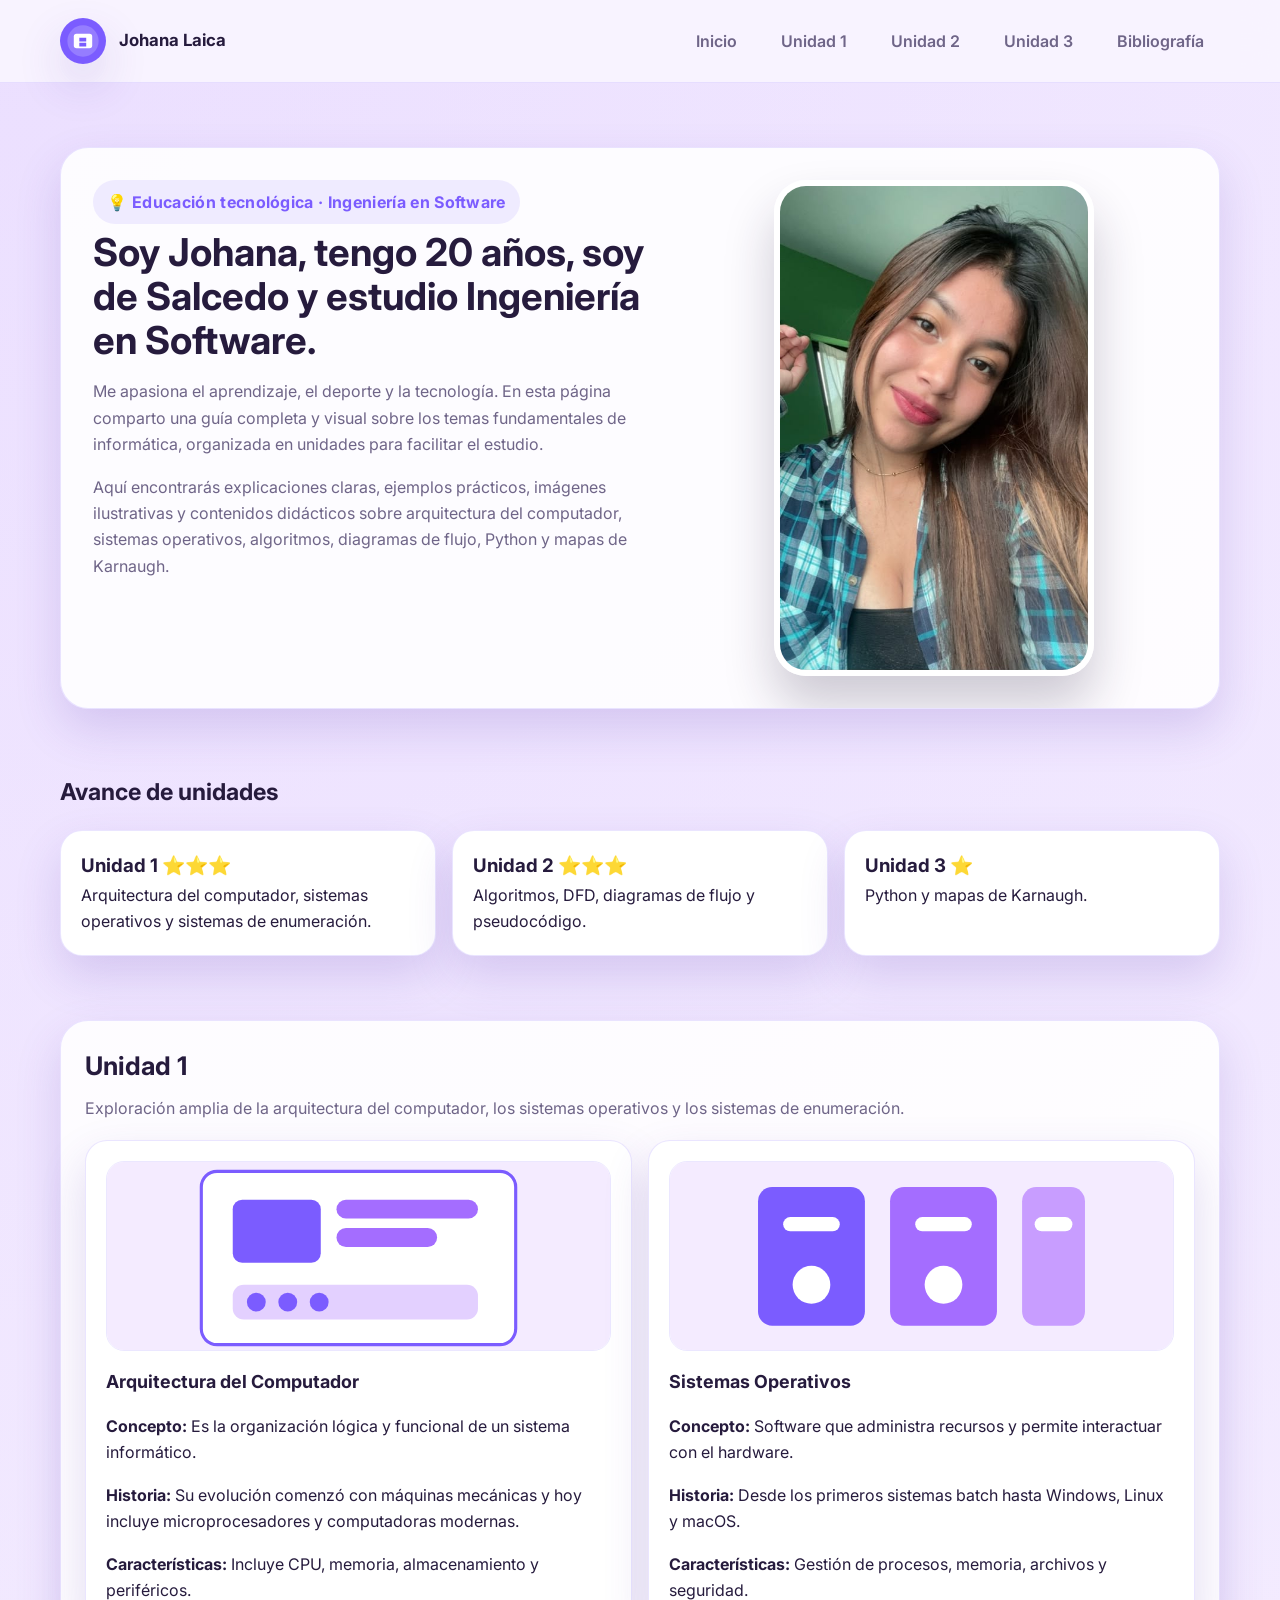
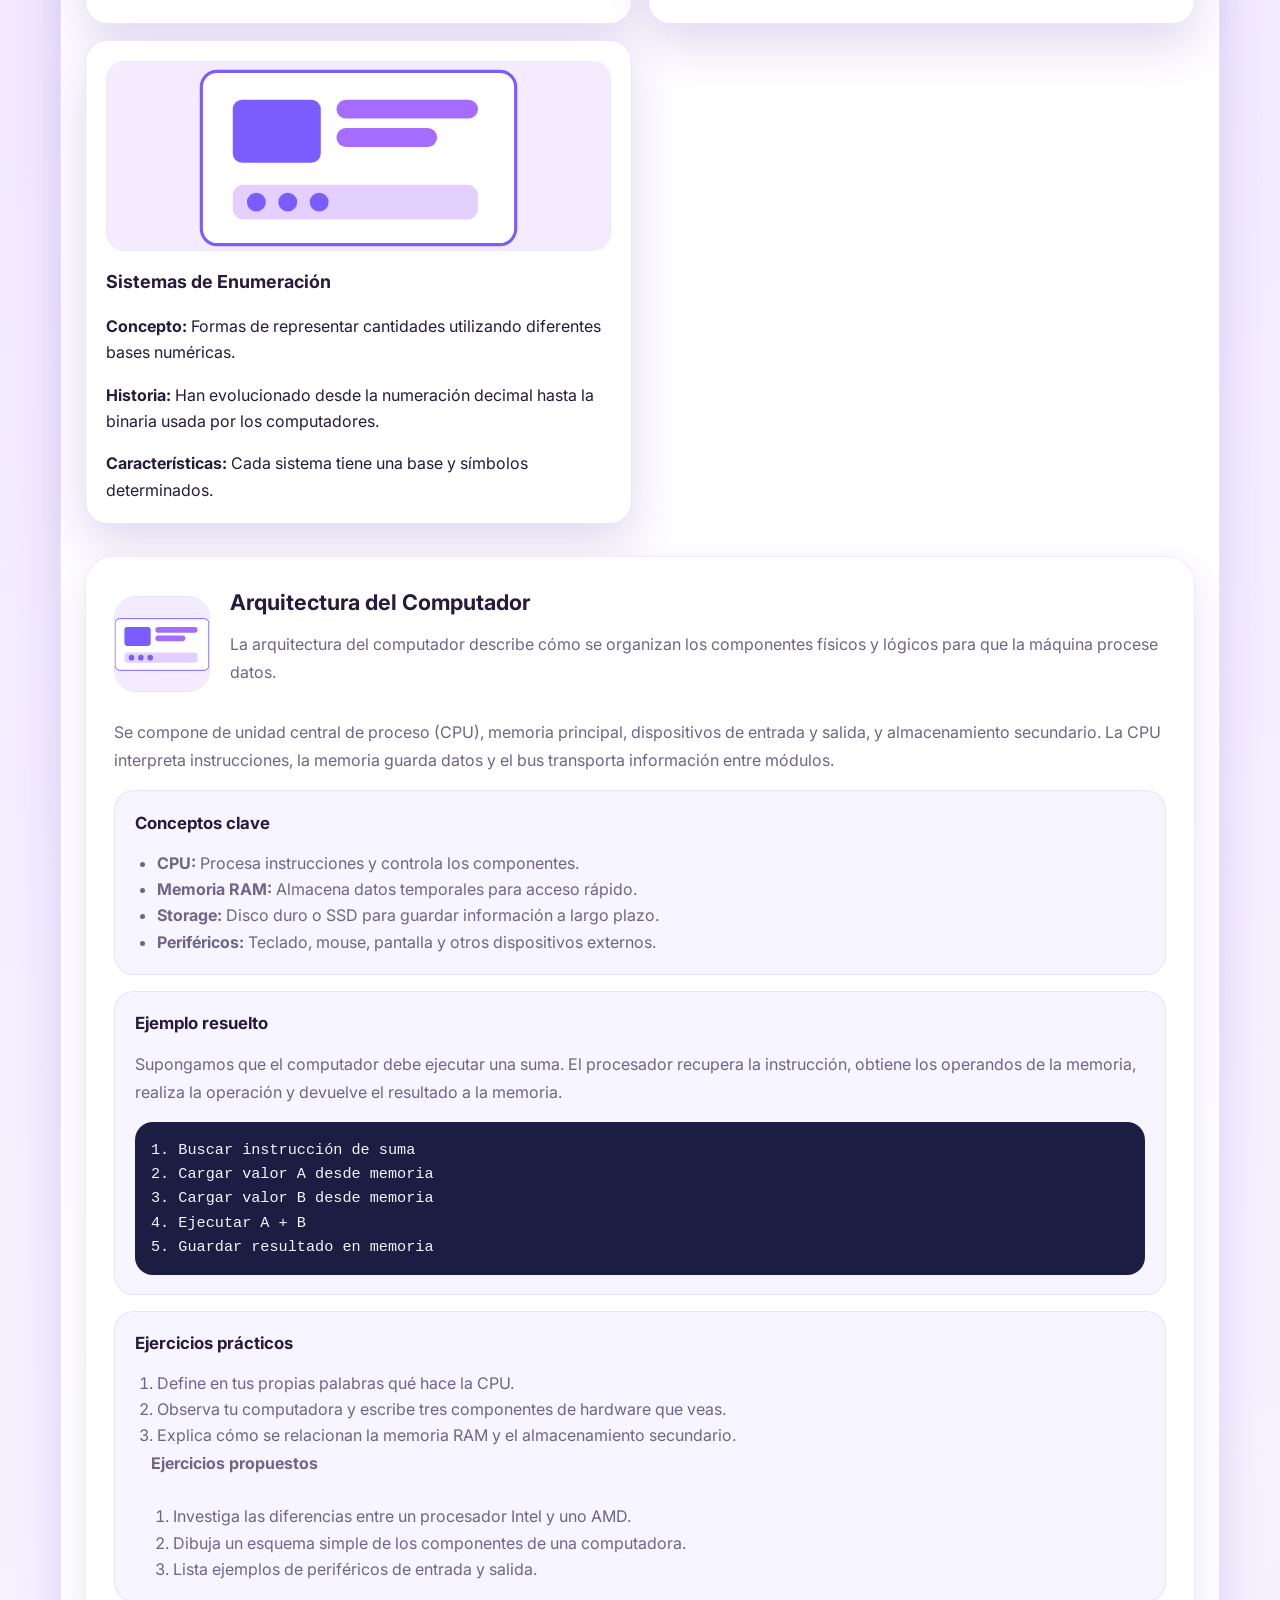
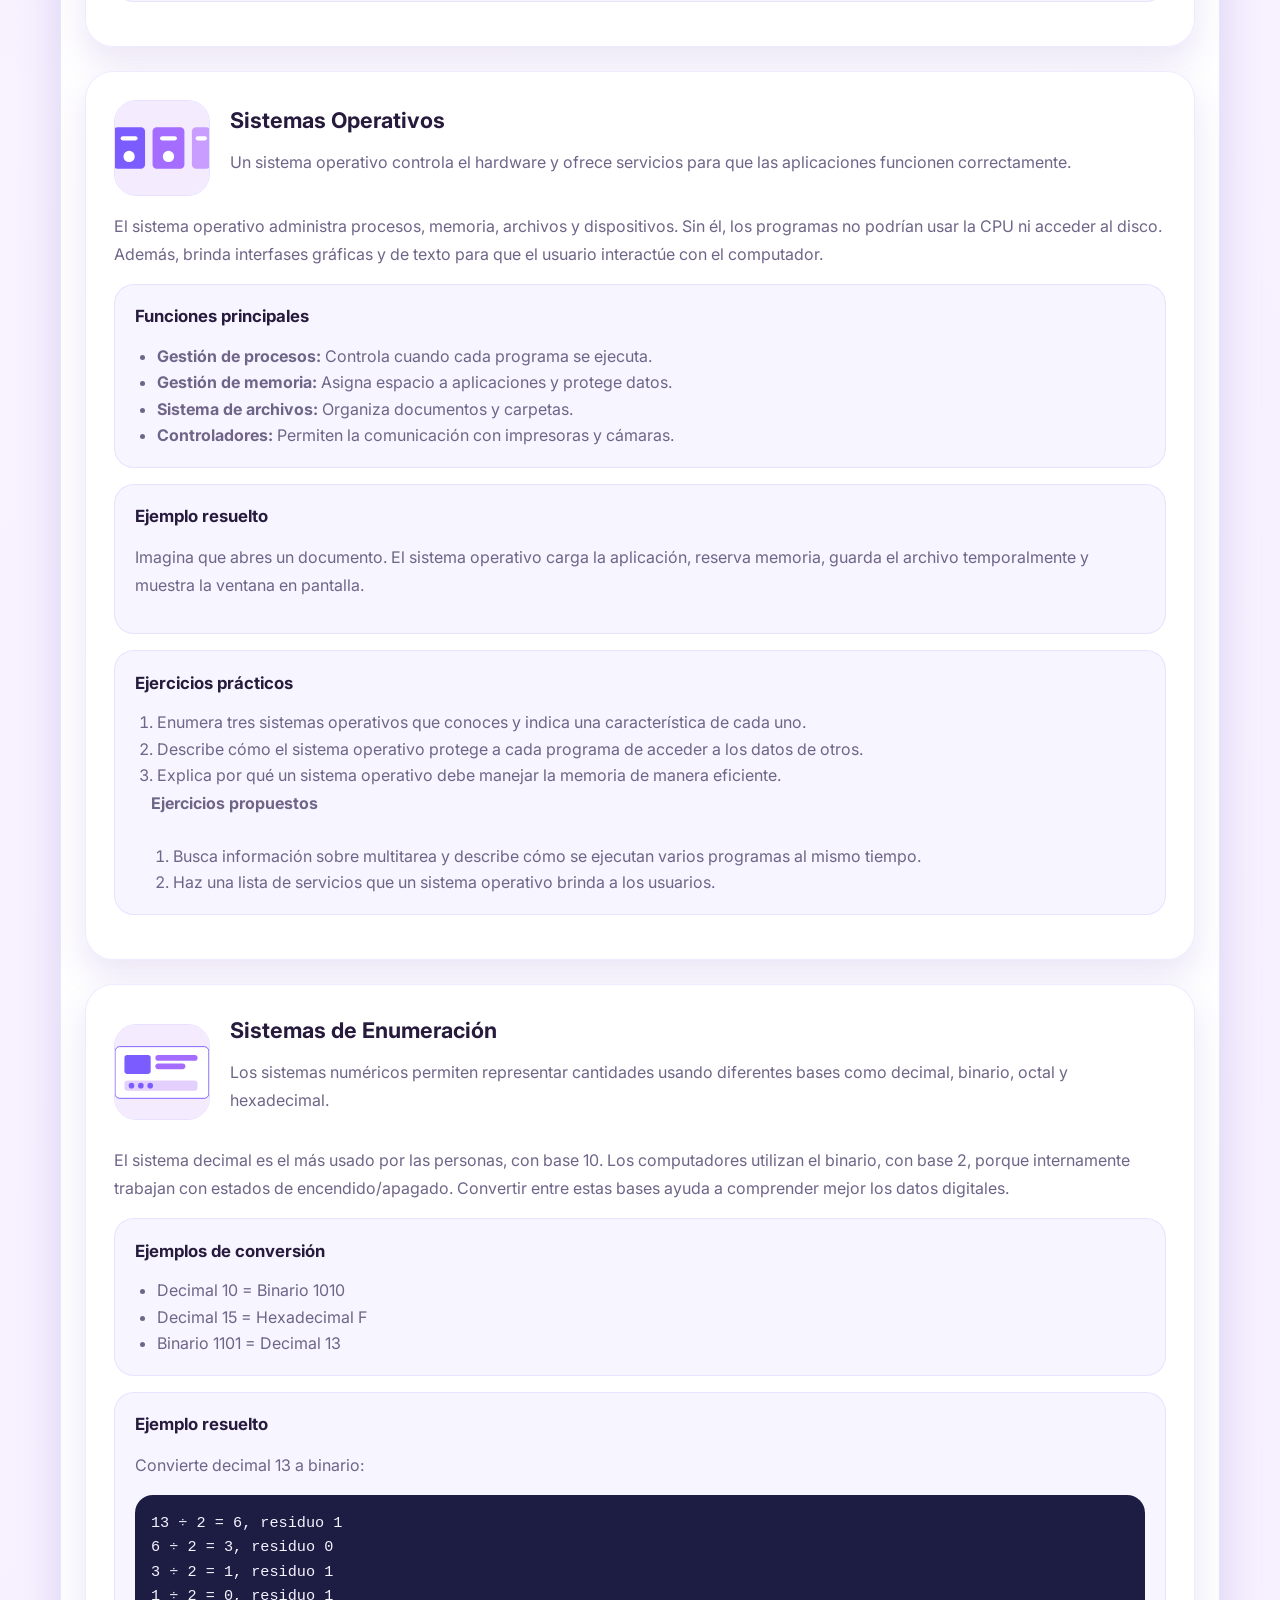
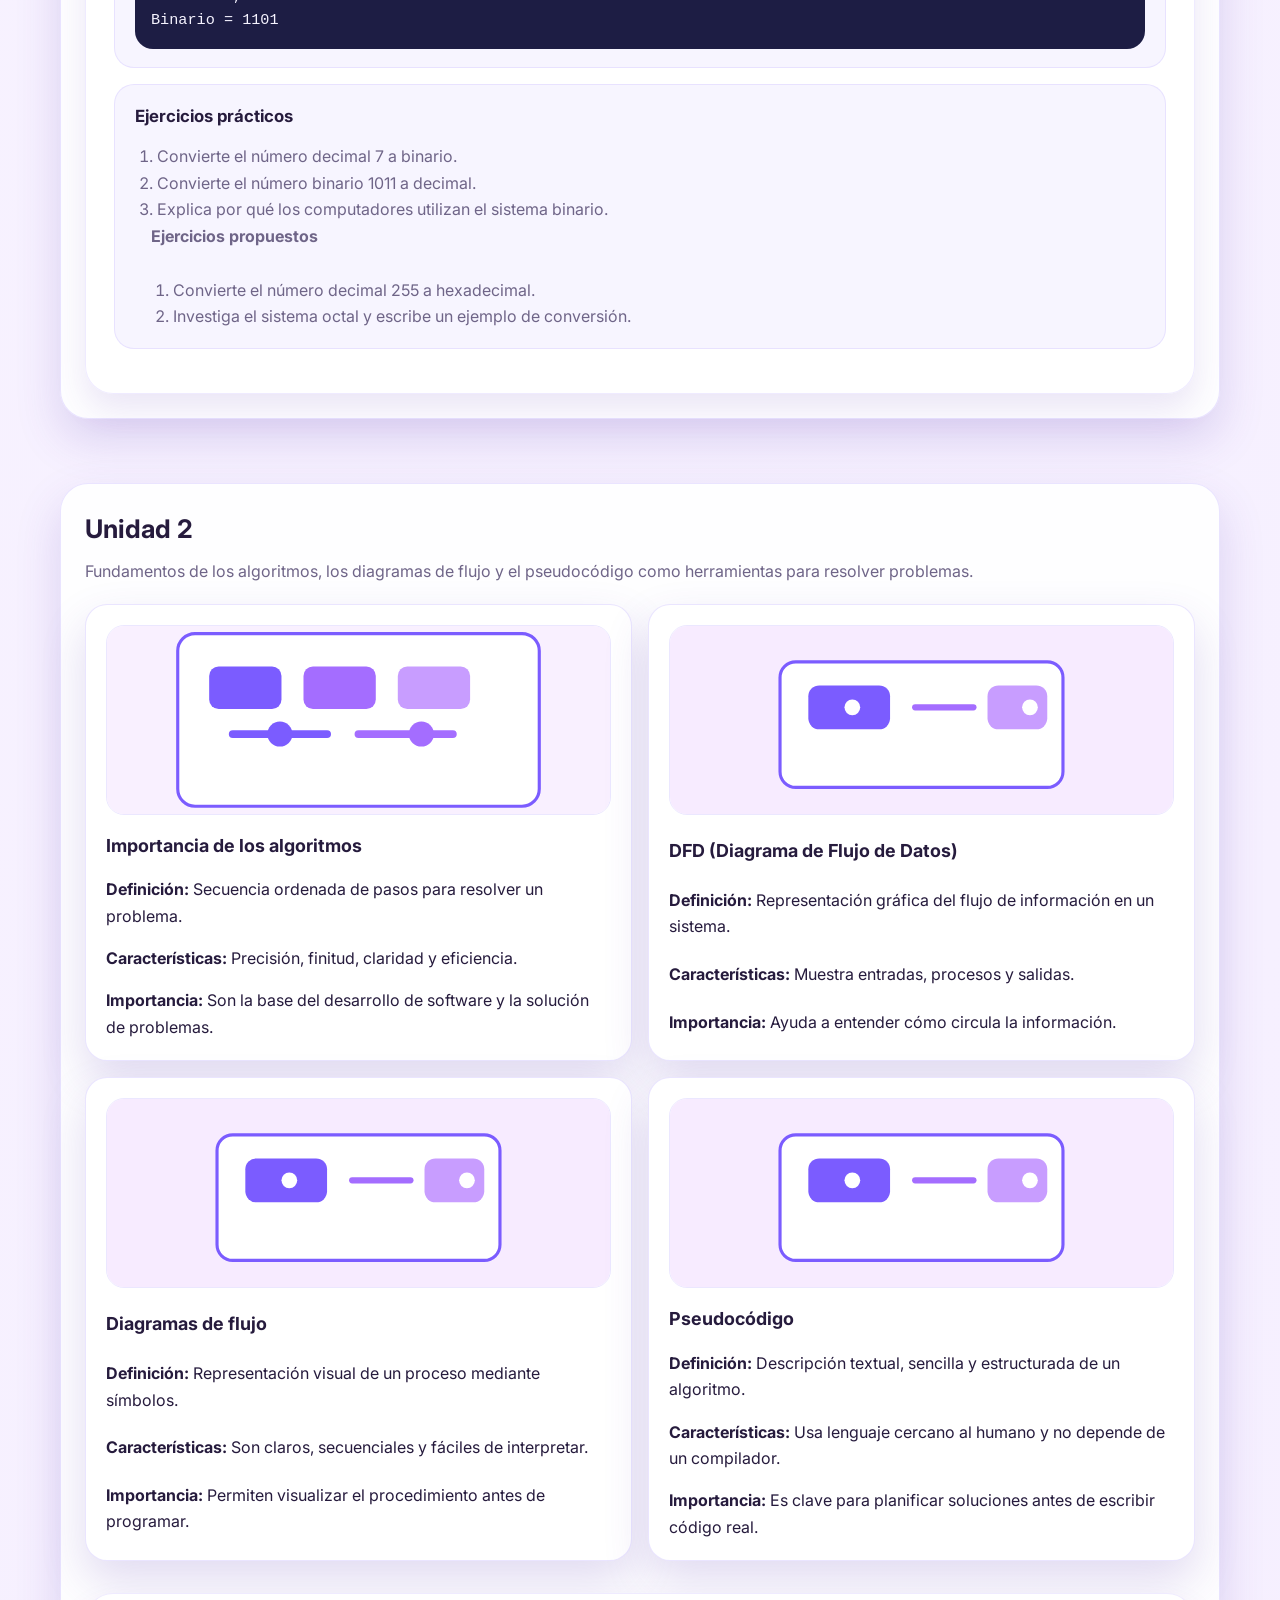
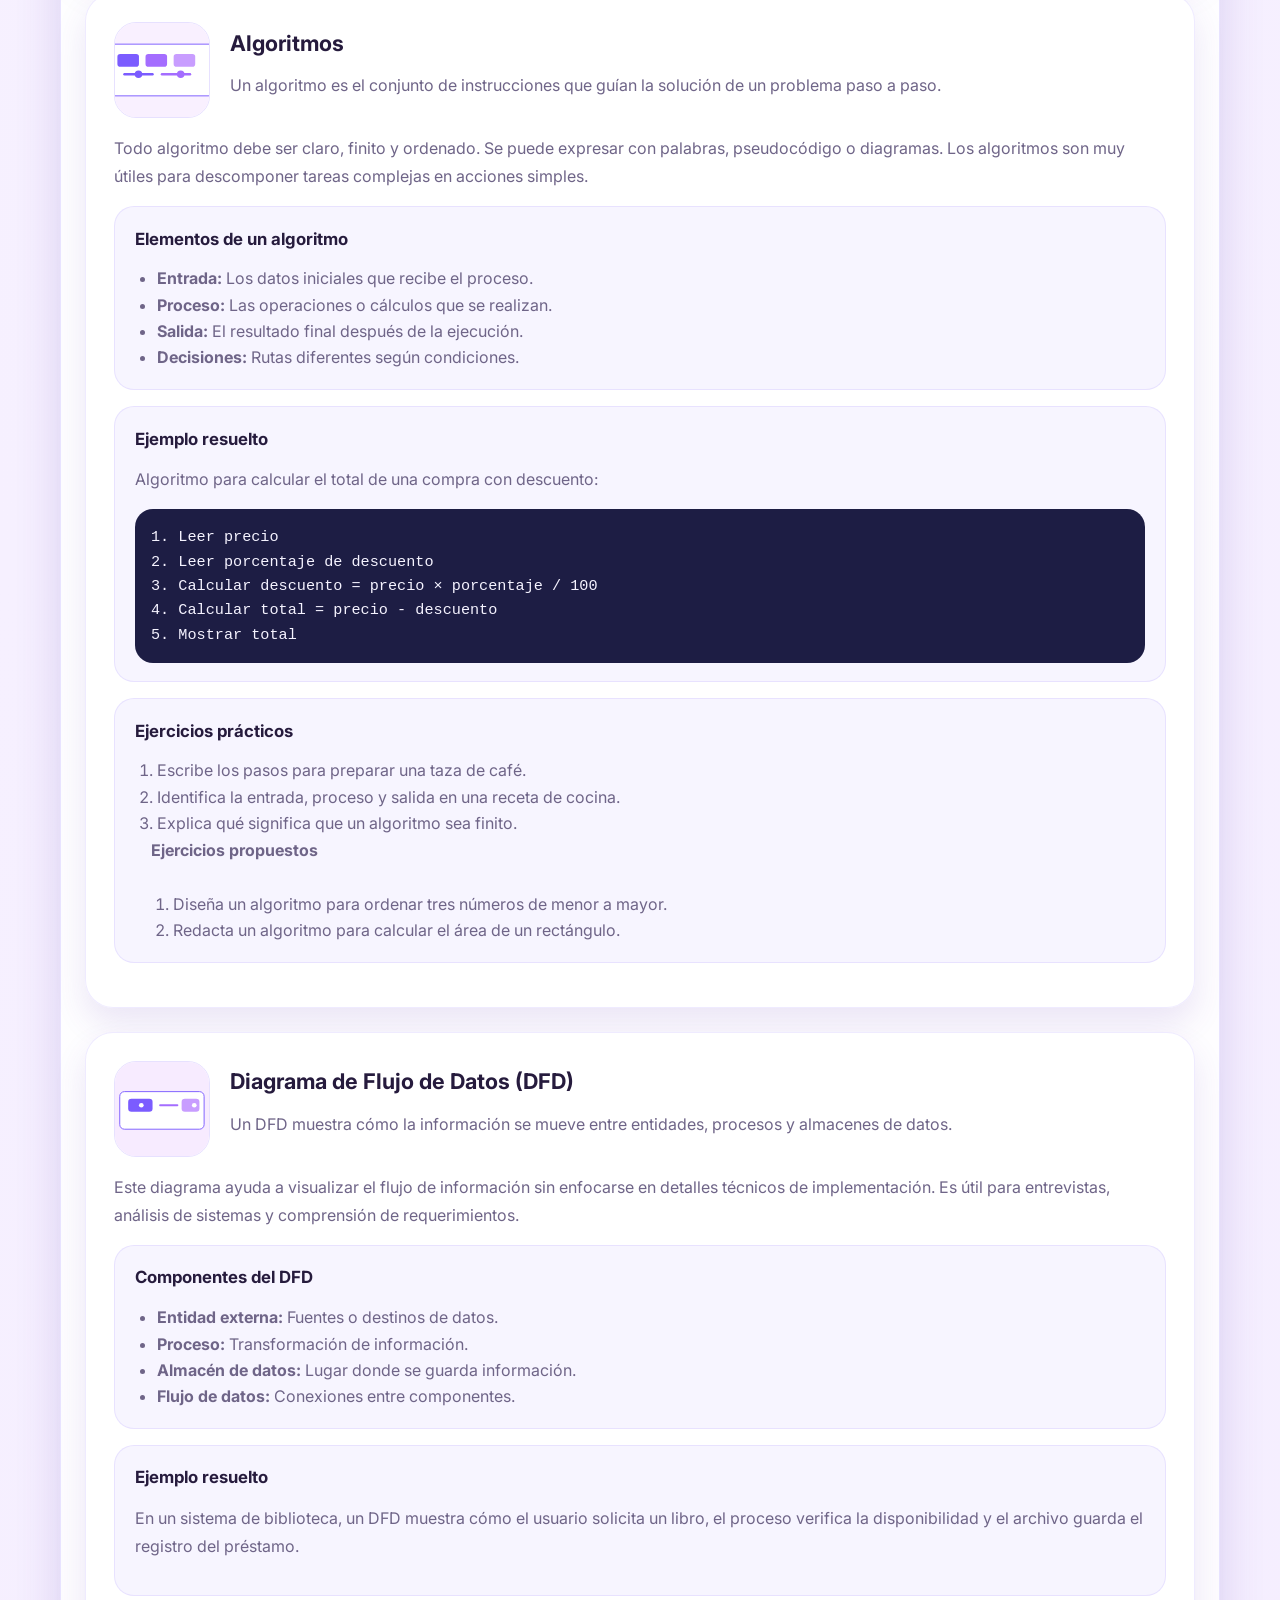
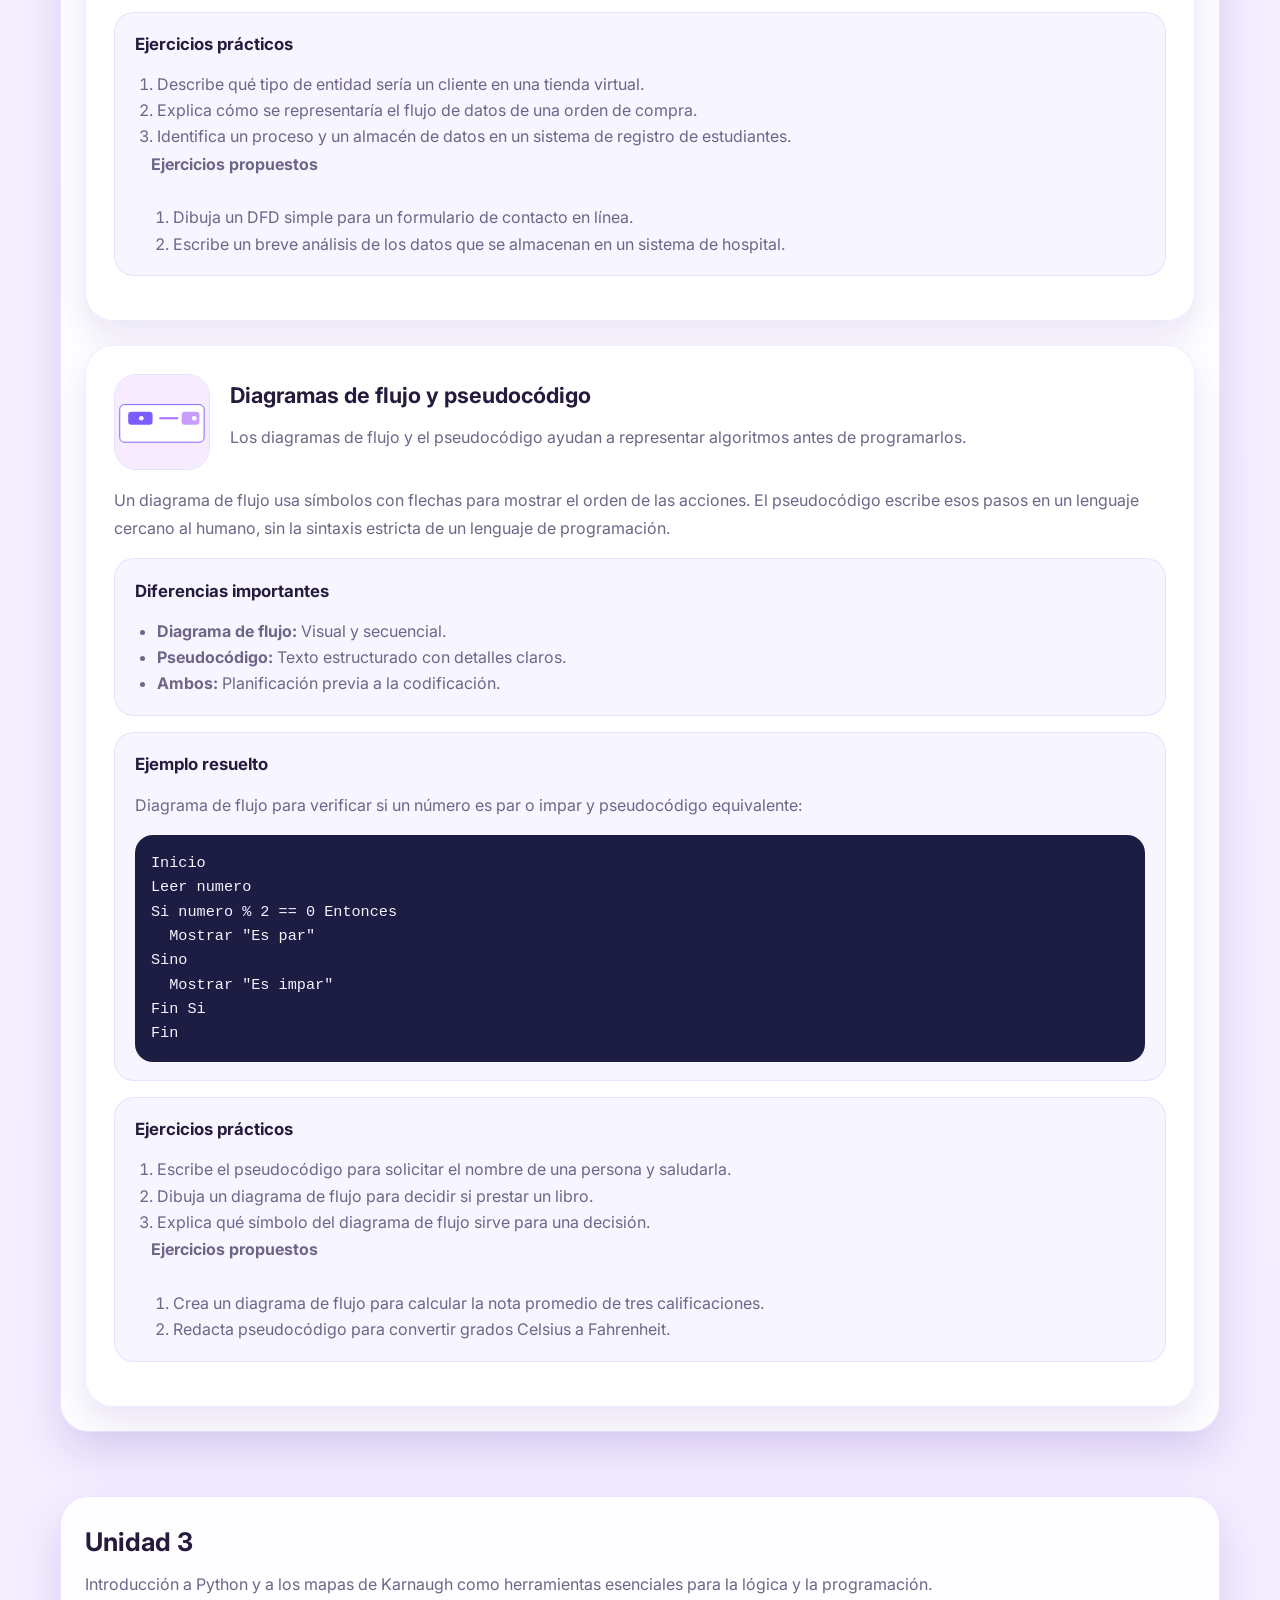
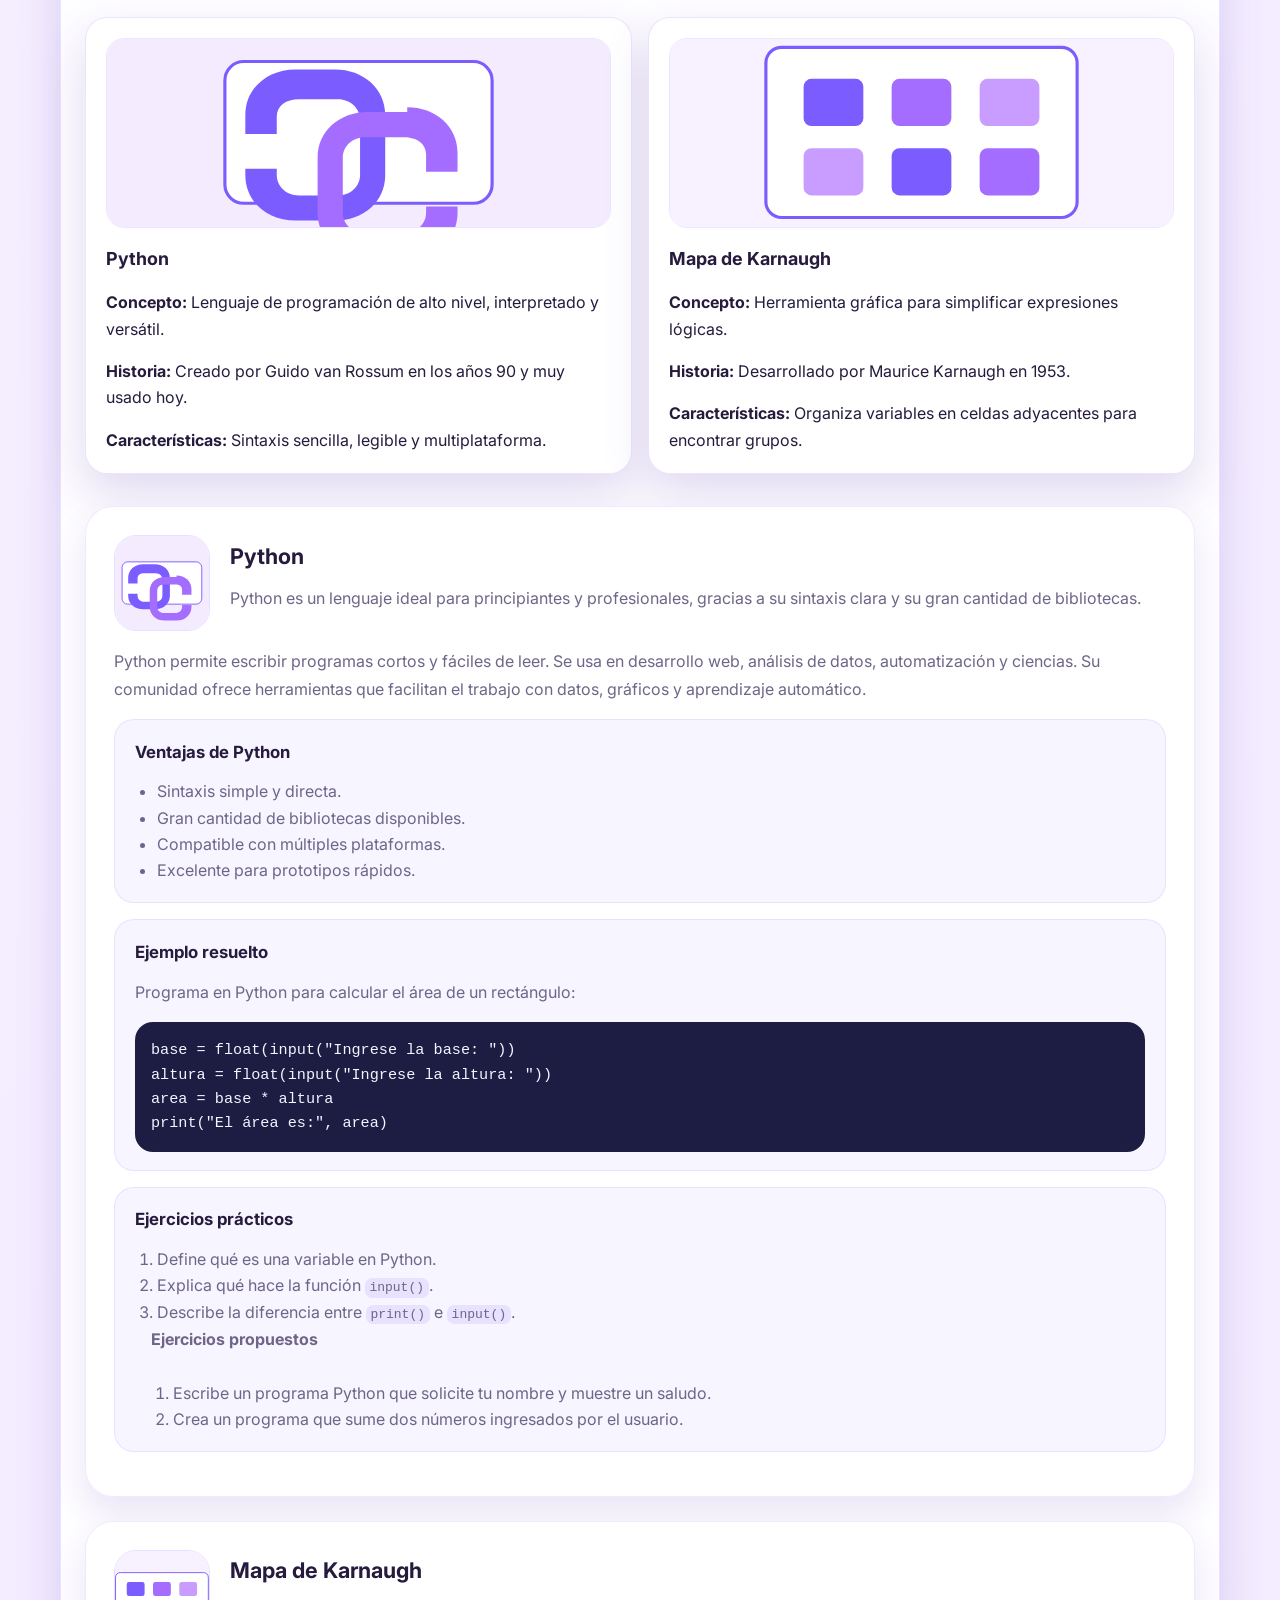
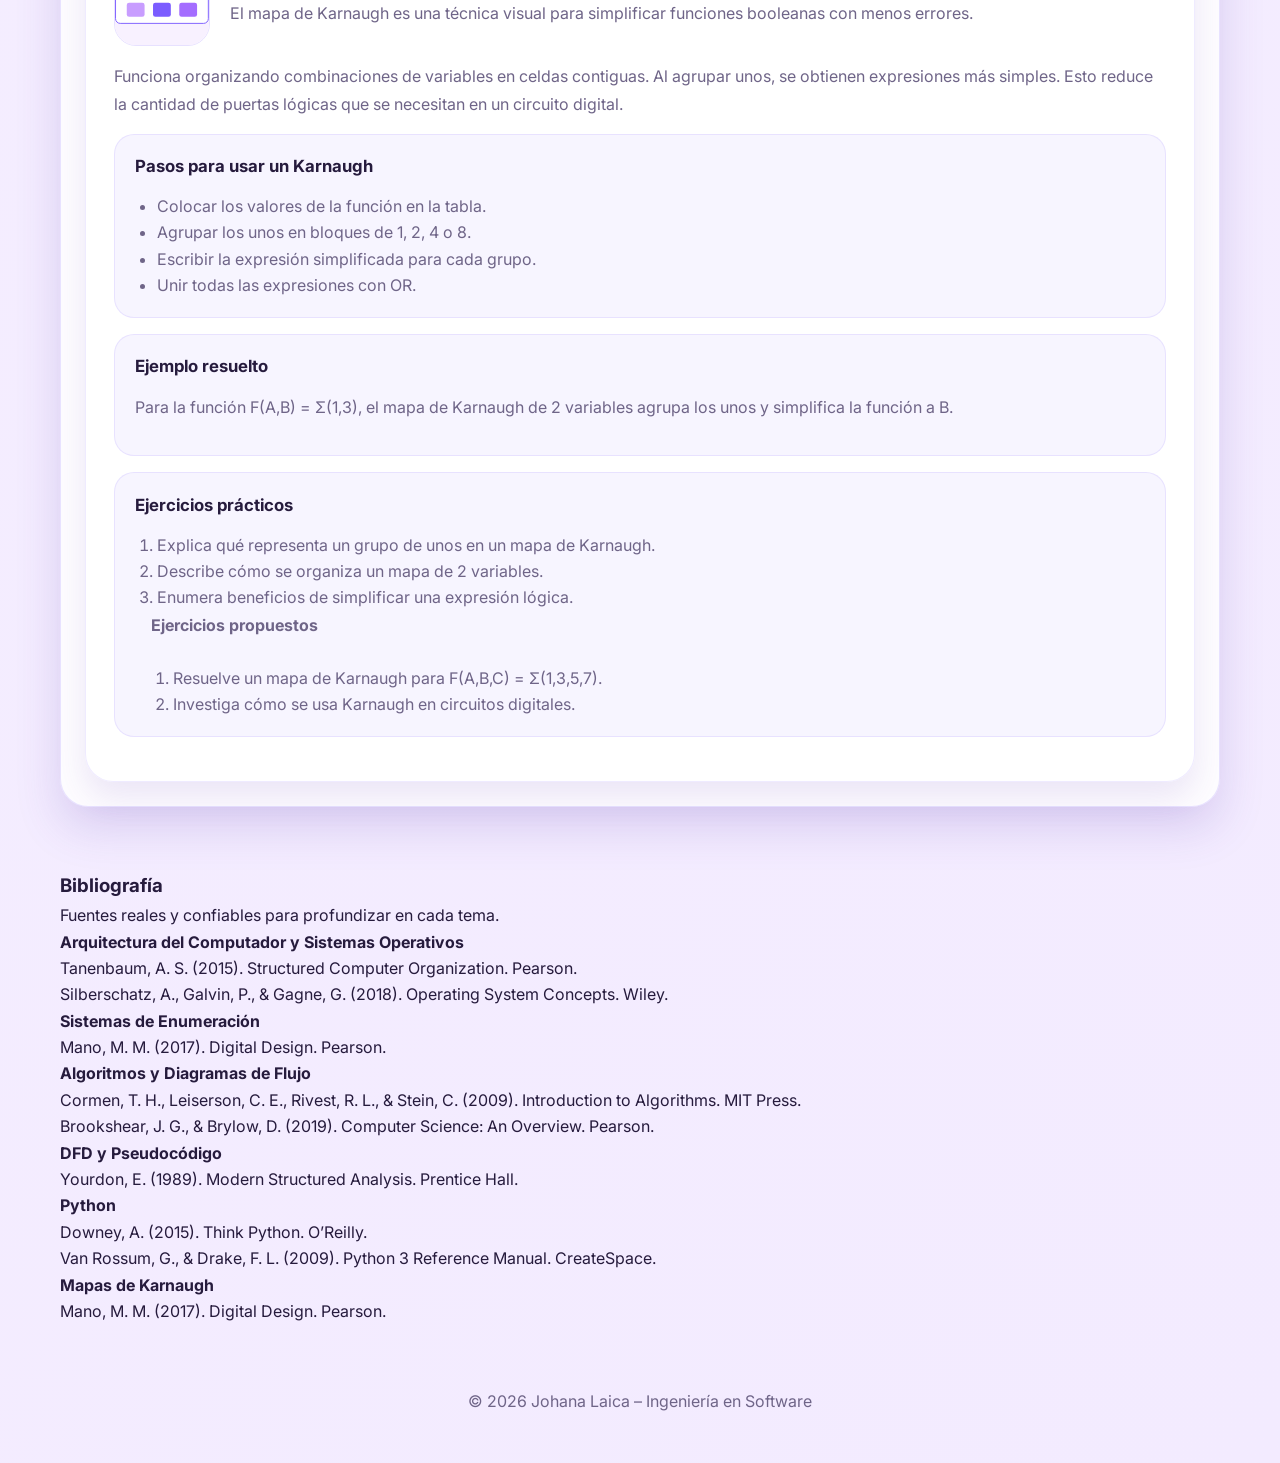
==== commit 6d040b63: "proyecto" ====
--- a/index.html
+++ b/index.html
@@ -46,7 +46,7 @@
               Aquí encontrarás explicaciones claras, ejemplos prácticos, imágenes ilustrativas y contenidos didácticos sobre arquitectura del computador, sistemas operativos, algoritmos, diagramas de flujo, Python y mapas de Karnaugh.
             </p>
           </div>
-          <img class="profile-photo" src="imagenes/perfil.svg" alt="Foto de perfil de Johana Laica" />
+          <img class="profile-photo" src="imagenes/perfil.jpg" alt="Foto de perfil de Johana Laica" />
         </div>
       </section>
 
--- a/css/styles.css
+++ b/css/styles.css
@@ -140,10 +140,13 @@
 
 .profile-photo {
   width: min(320px, 100%);
+  height: auto;
   margin: 0 auto;
-  border-radius: 24px;
-  box-shadow: var(--shadow);
-  border: 4px solid rgba(255,255,255,0.9);
+  border-radius: 32px;
+  box-shadow: 0 30px 50px rgba(38, 27, 61, 0.22);
+  border: 6px solid rgba(255, 255, 255, 0.95);
+  background: radial-gradient(circle at center, rgba(255, 255, 255, 0.72), transparent 55%);
+  object-fit: cover;
 }
 
 .badge {
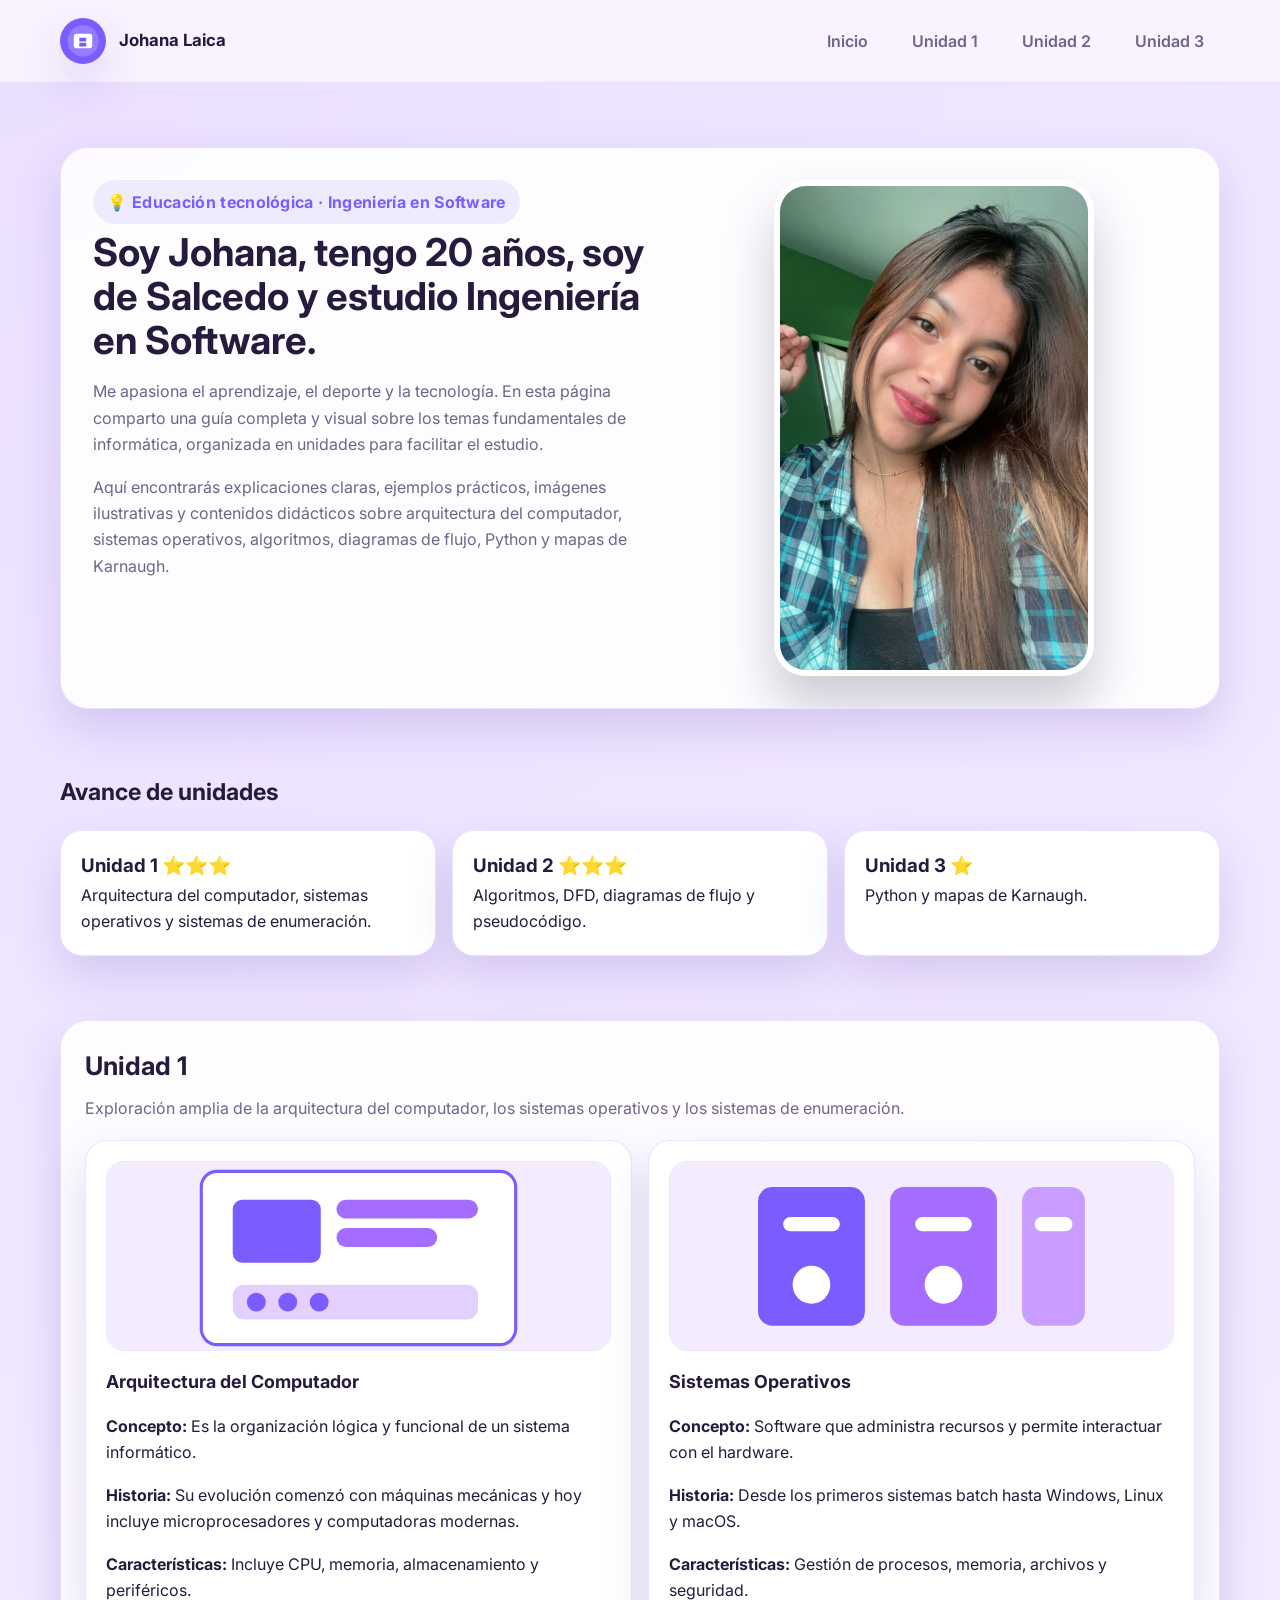
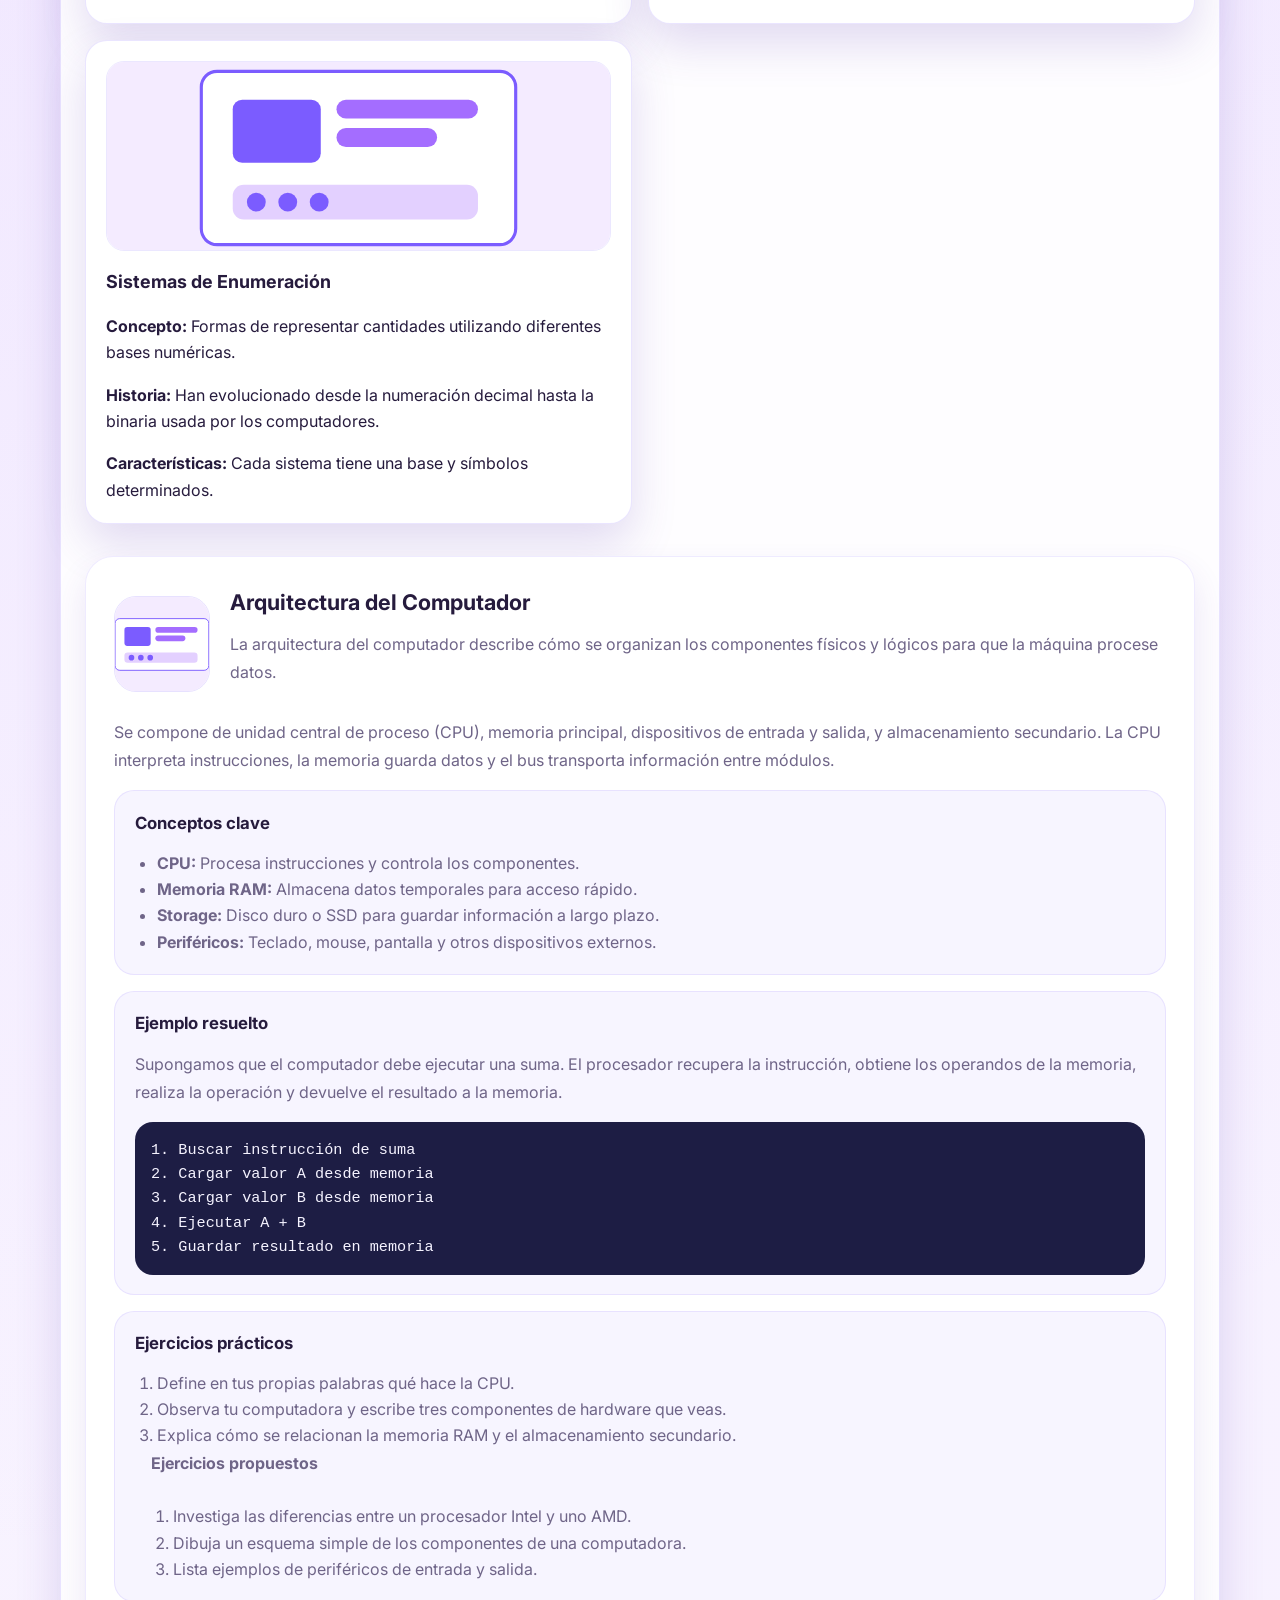
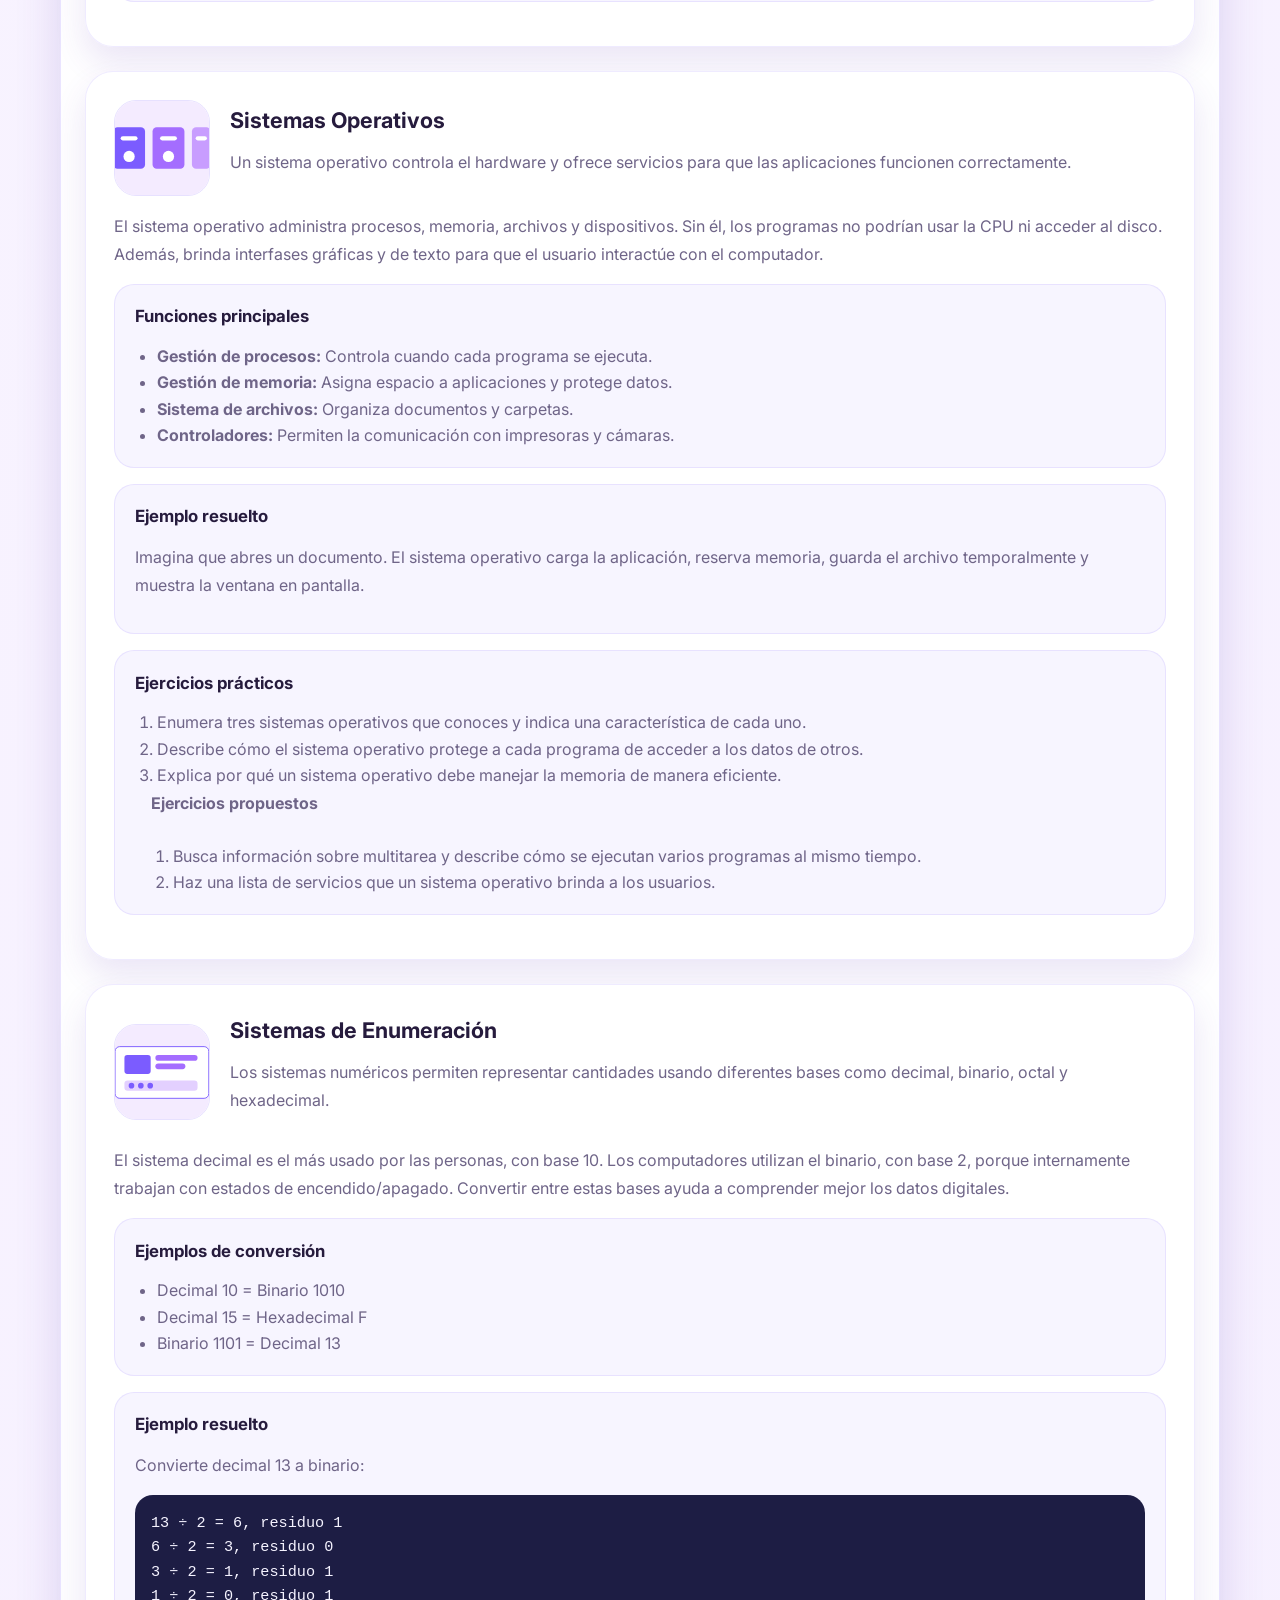
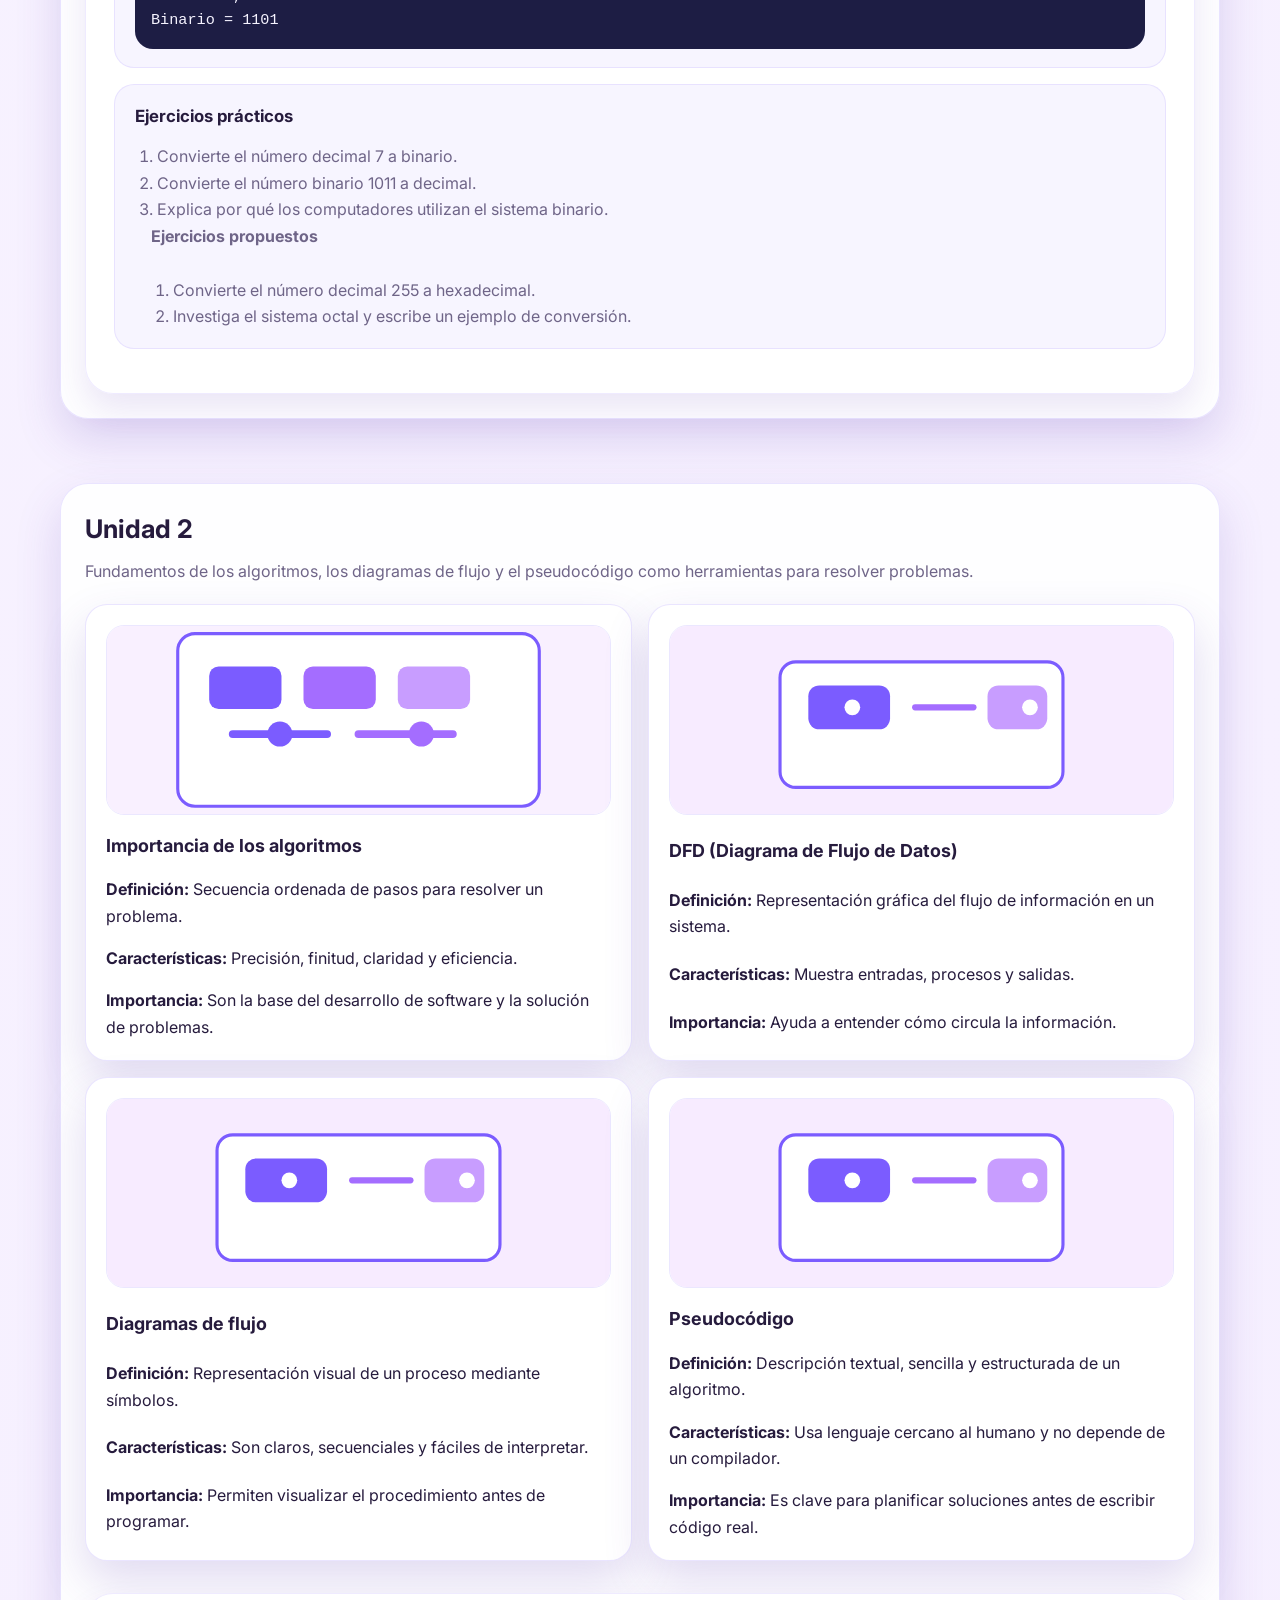
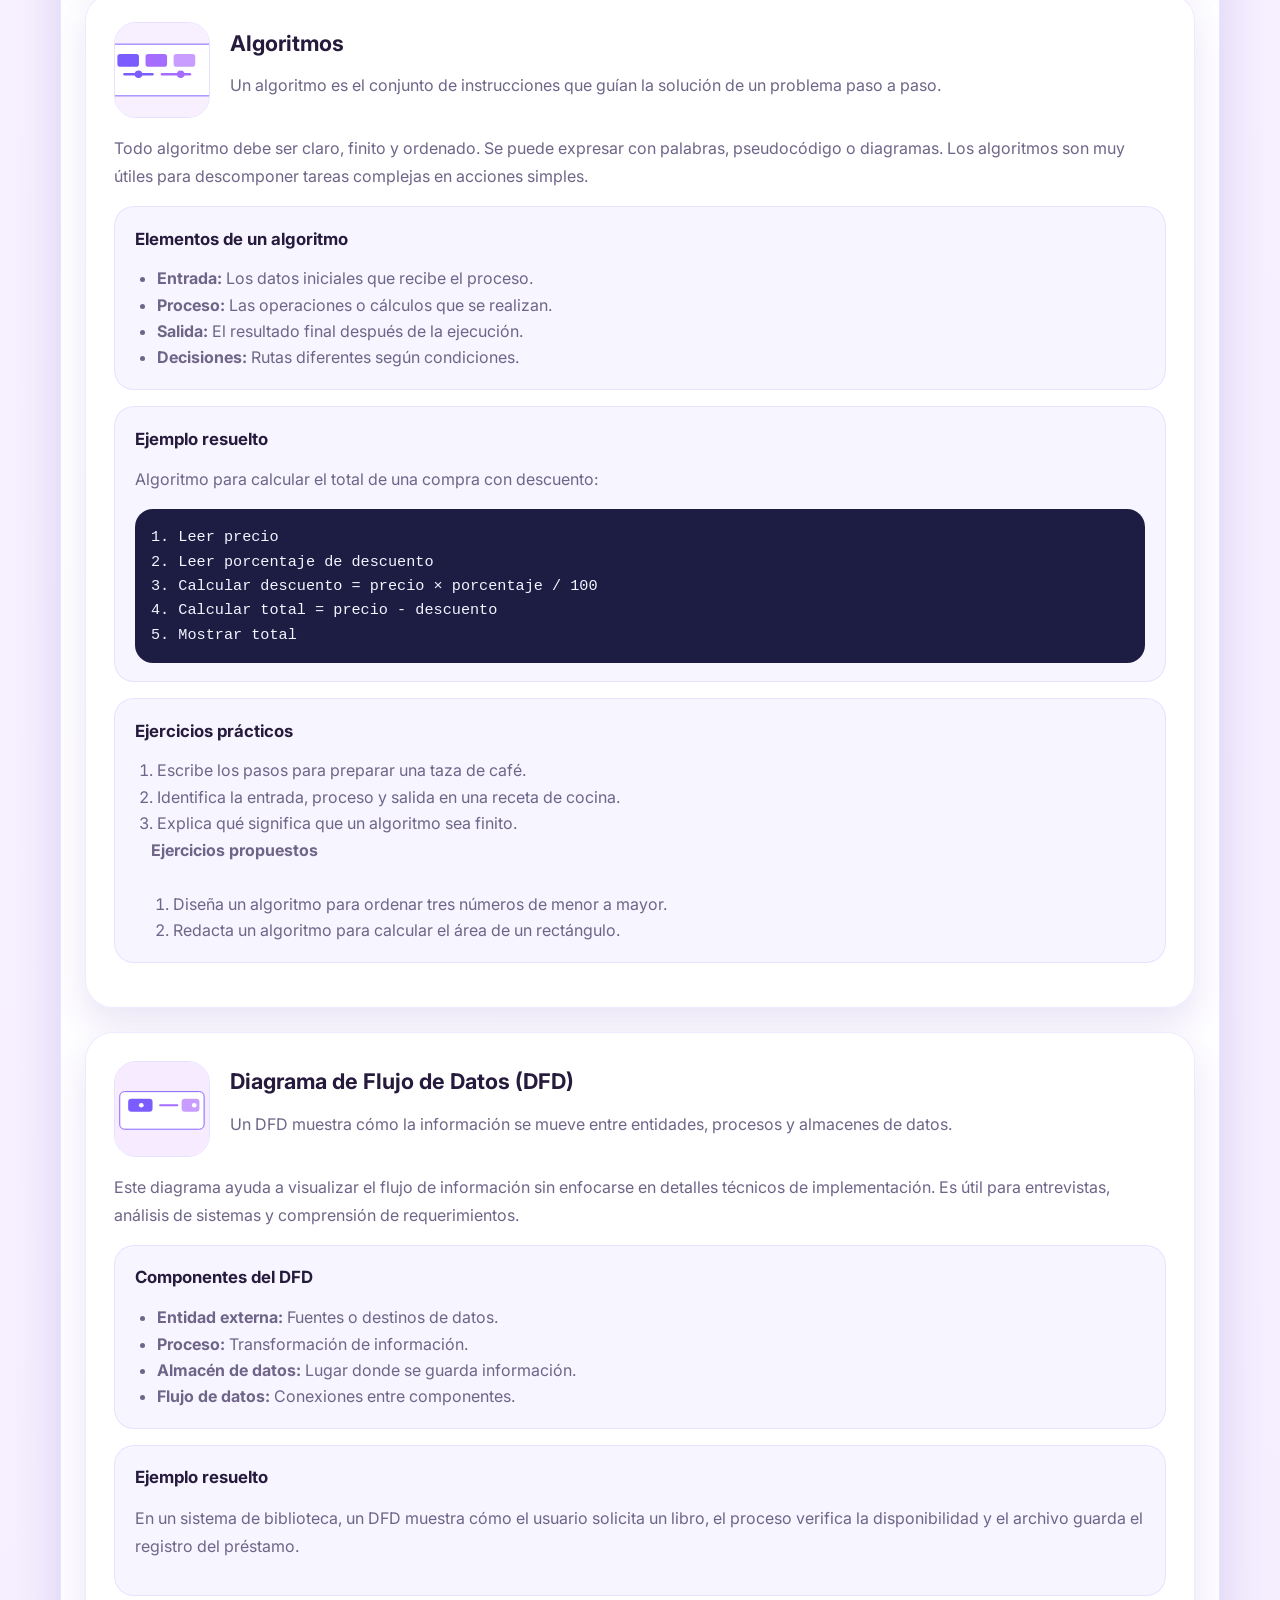
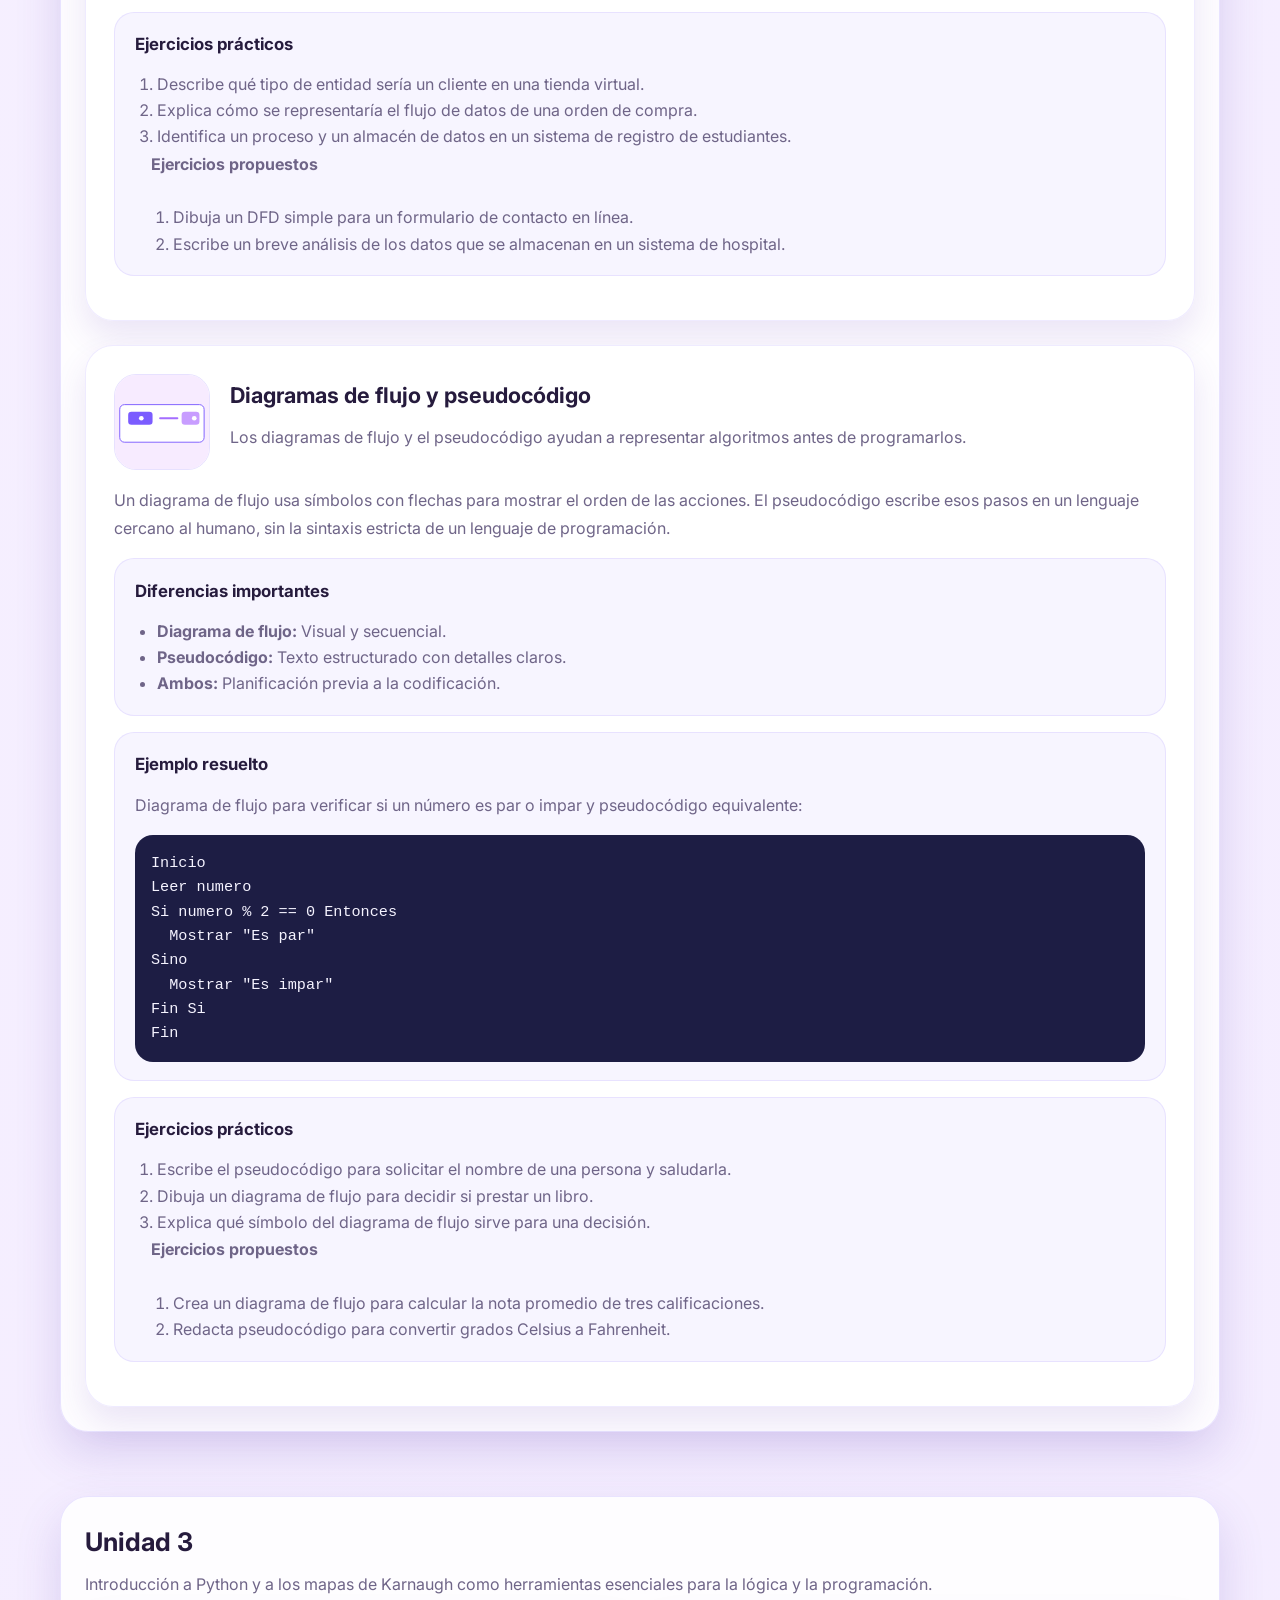
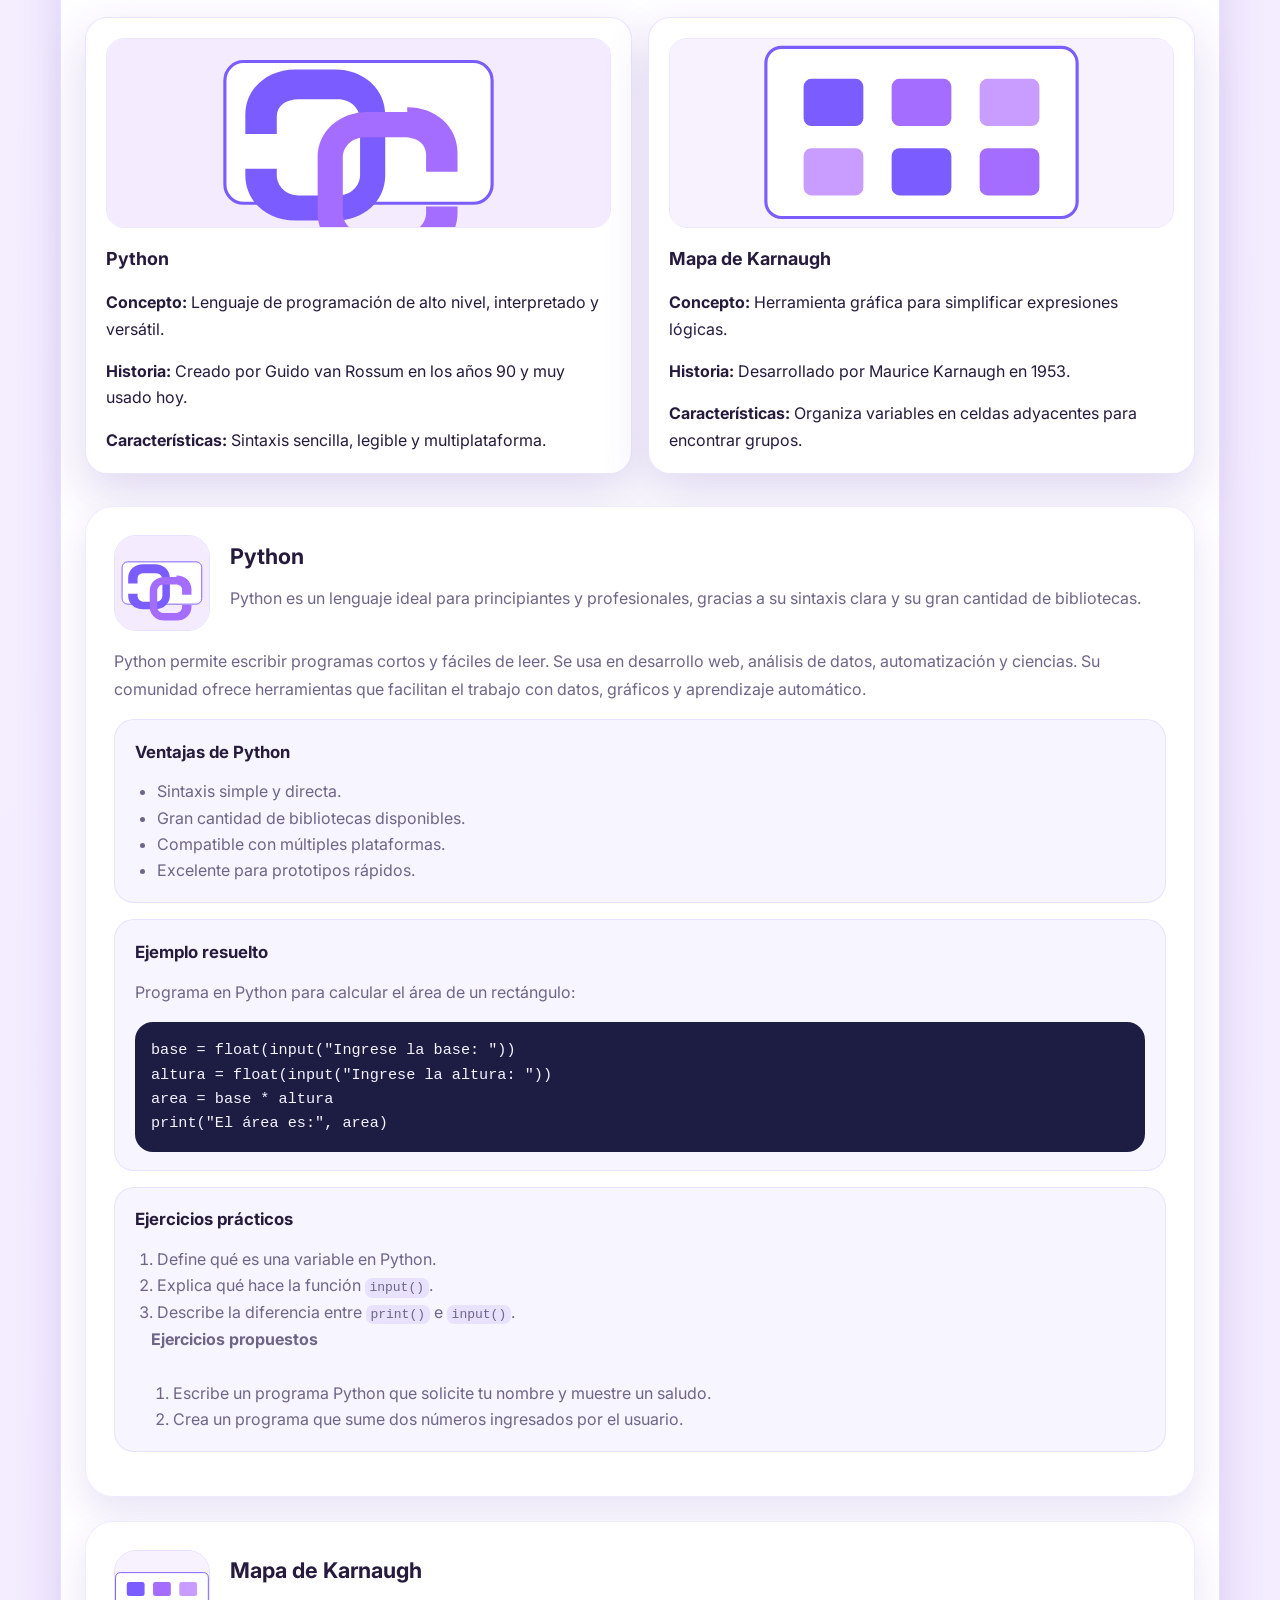
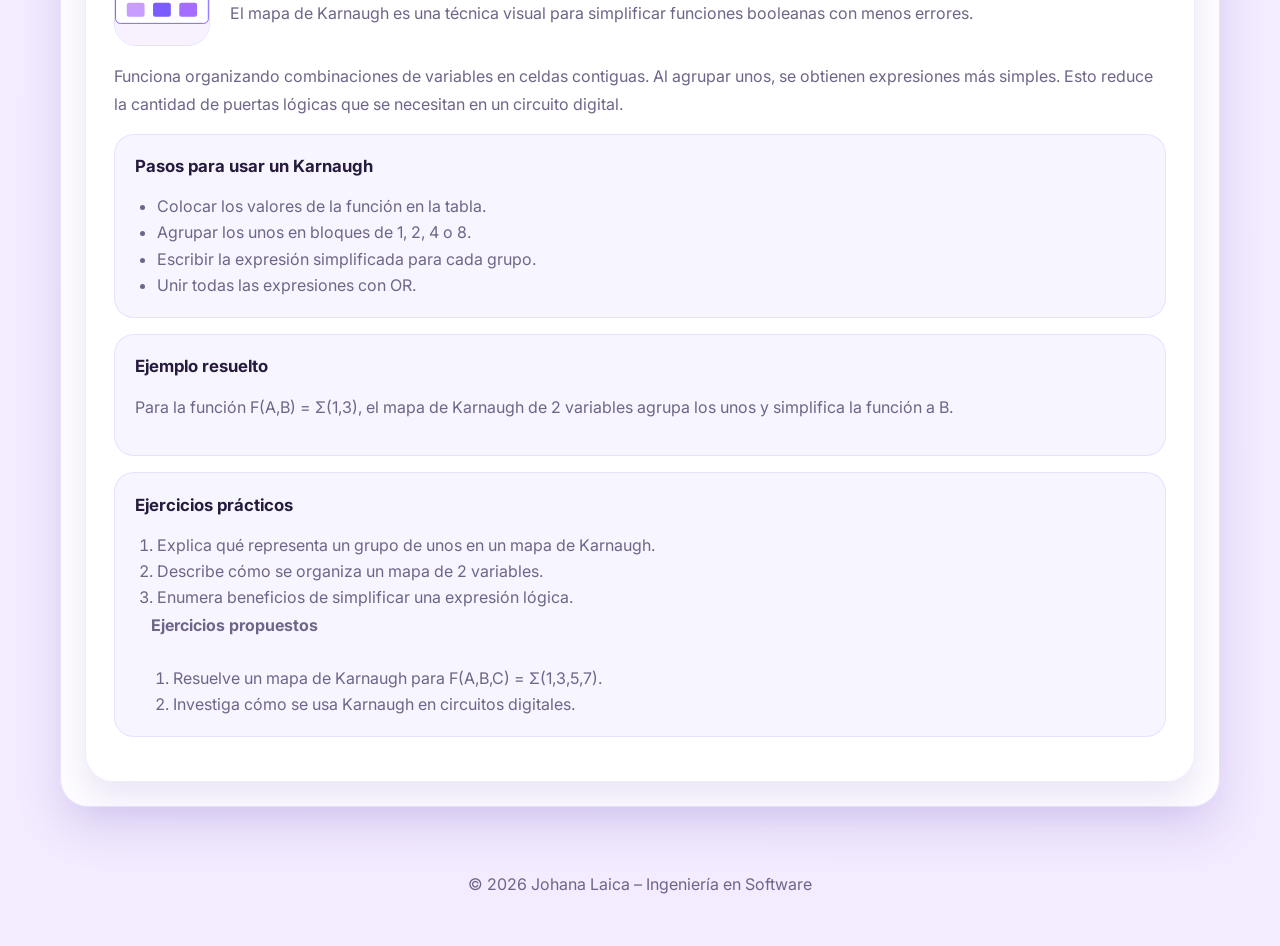
==== commit 5f049167: "proyecto" ====
--- a/index.html
+++ b/index.html
@@ -28,7 +28,6 @@
           <a href="#unidad1">Unidad 1</a>
           <a href="#unidad2">Unidad 2</a>
           <a href="#unidad3">Unidad 3</a>
-          <a href="#bibliografia">Bibliografía</a>
         </nav>
       </div>
     </header>
@@ -504,39 +503,6 @@
         </div>
       </section>
 
-      <section id="bibliografia" class="section container">
-        <div class="bibliography">
-          <h3>Bibliografía</h3>
-          <p>Fuentes reales y confiables para profundizar en cada tema.</p>
-          <div class="bibliography-item">
-            <h4>Arquitectura del Computador y Sistemas Operativos</h4>
-            <p>Tanenbaum, A. S. (2015). Structured Computer Organization. Pearson.</p>
-            <p>Silberschatz, A., Galvin, P., & Gagne, G. (2018). Operating System Concepts. Wiley.</p>
-          </div>
-          <div class="bibliography-item">
-            <h4>Sistemas de Enumeración</h4>
-            <p>Mano, M. M. (2017). Digital Design. Pearson.</p>
-          </div>
-          <div class="bibliography-item">
-            <h4>Algoritmos y Diagramas de Flujo</h4>
-            <p>Cormen, T. H., Leiserson, C. E., Rivest, R. L., & Stein, C. (2009). Introduction to Algorithms. MIT Press.</p>
-            <p>Brookshear, J. G., & Brylow, D. (2019). Computer Science: An Overview. Pearson.</p>
-          </div>
-          <div class="bibliography-item">
-            <h4>DFD y Pseudocódigo</h4>
-            <p>Yourdon, E. (1989). Modern Structured Analysis. Prentice Hall.</p>
-          </div>
-          <div class="bibliography-item">
-            <h4>Python</h4>
-            <p>Downey, A. (2015). Think Python. O’Reilly.</p>
-            <p>Van Rossum, G., & Drake, F. L. (2009). Python 3 Reference Manual. CreateSpace.</p>
-          </div>
-          <div class="bibliography-item">
-            <h4>Mapas de Karnaugh</h4>
-            <p>Mano, M. M. (2017). Digital Design. Pearson.</p>
-          </div>
-        </div>
-      </section>
     </main>
 
     <footer>
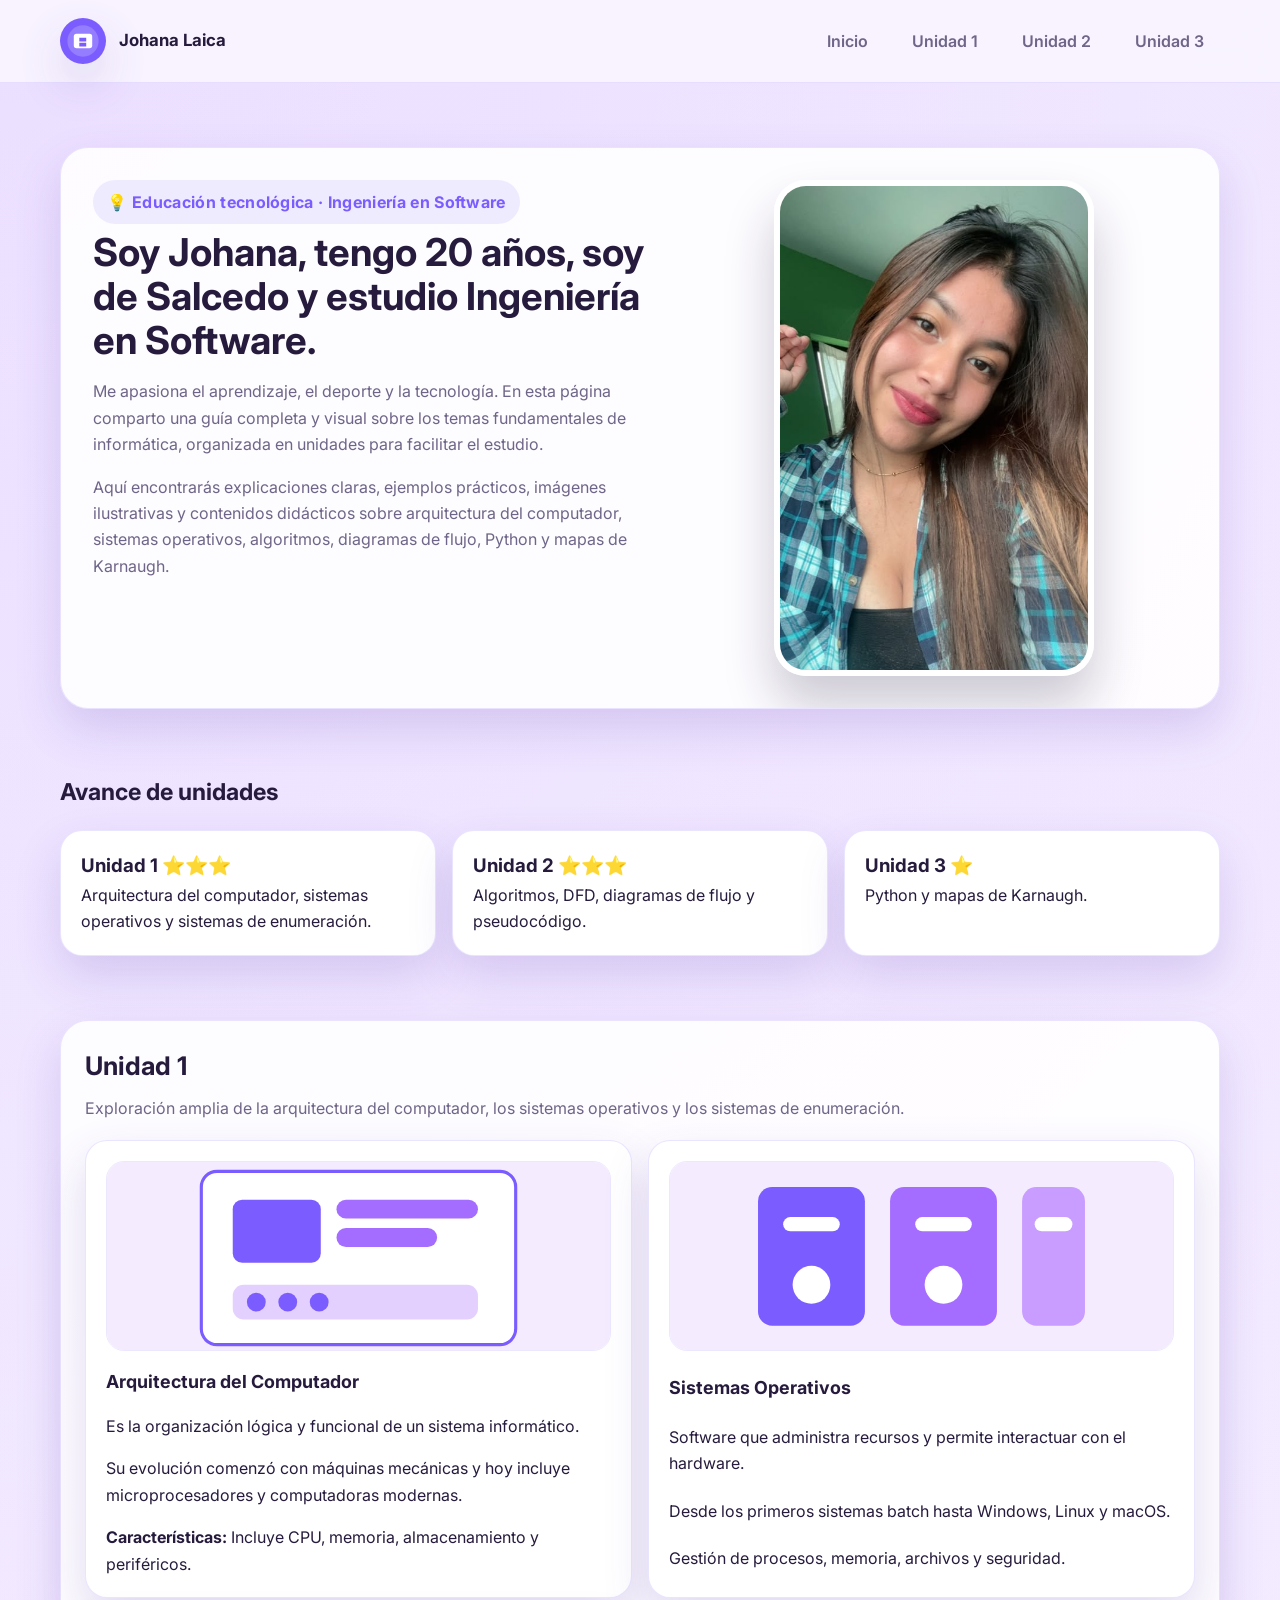
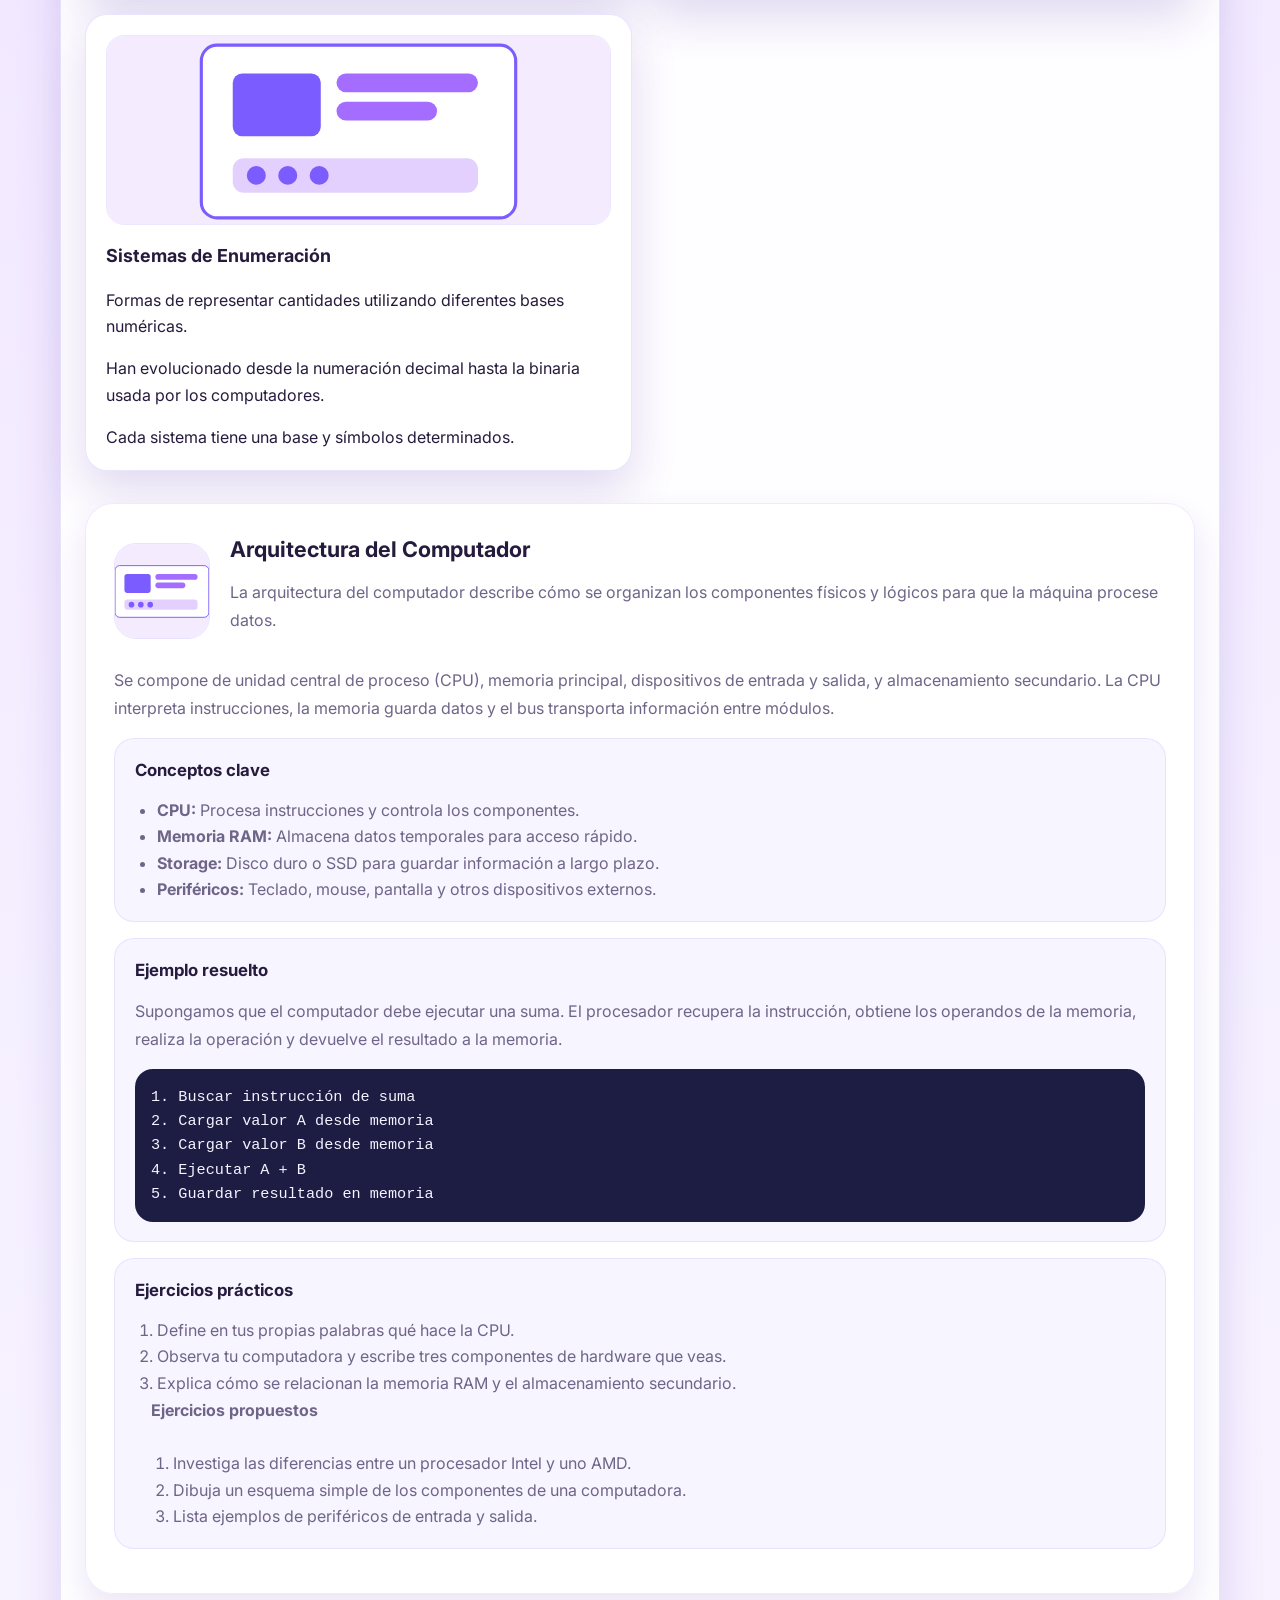
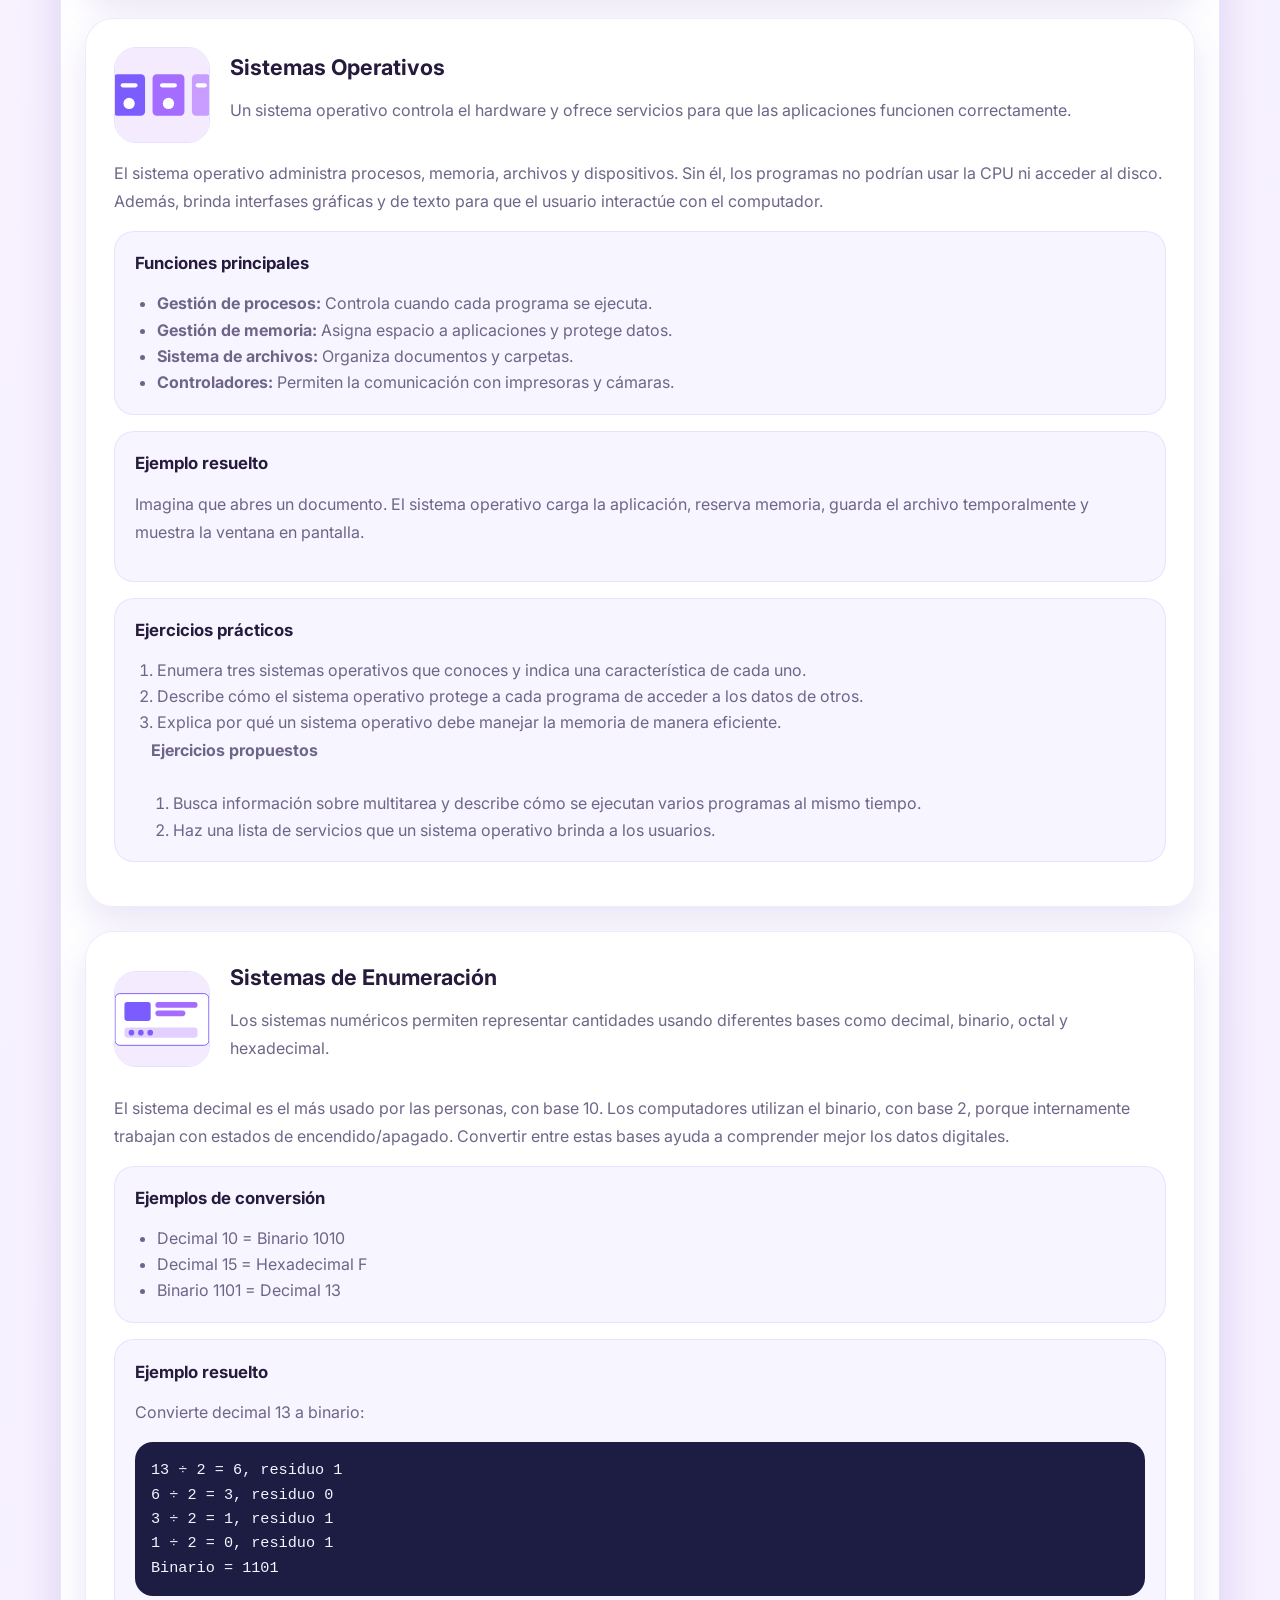
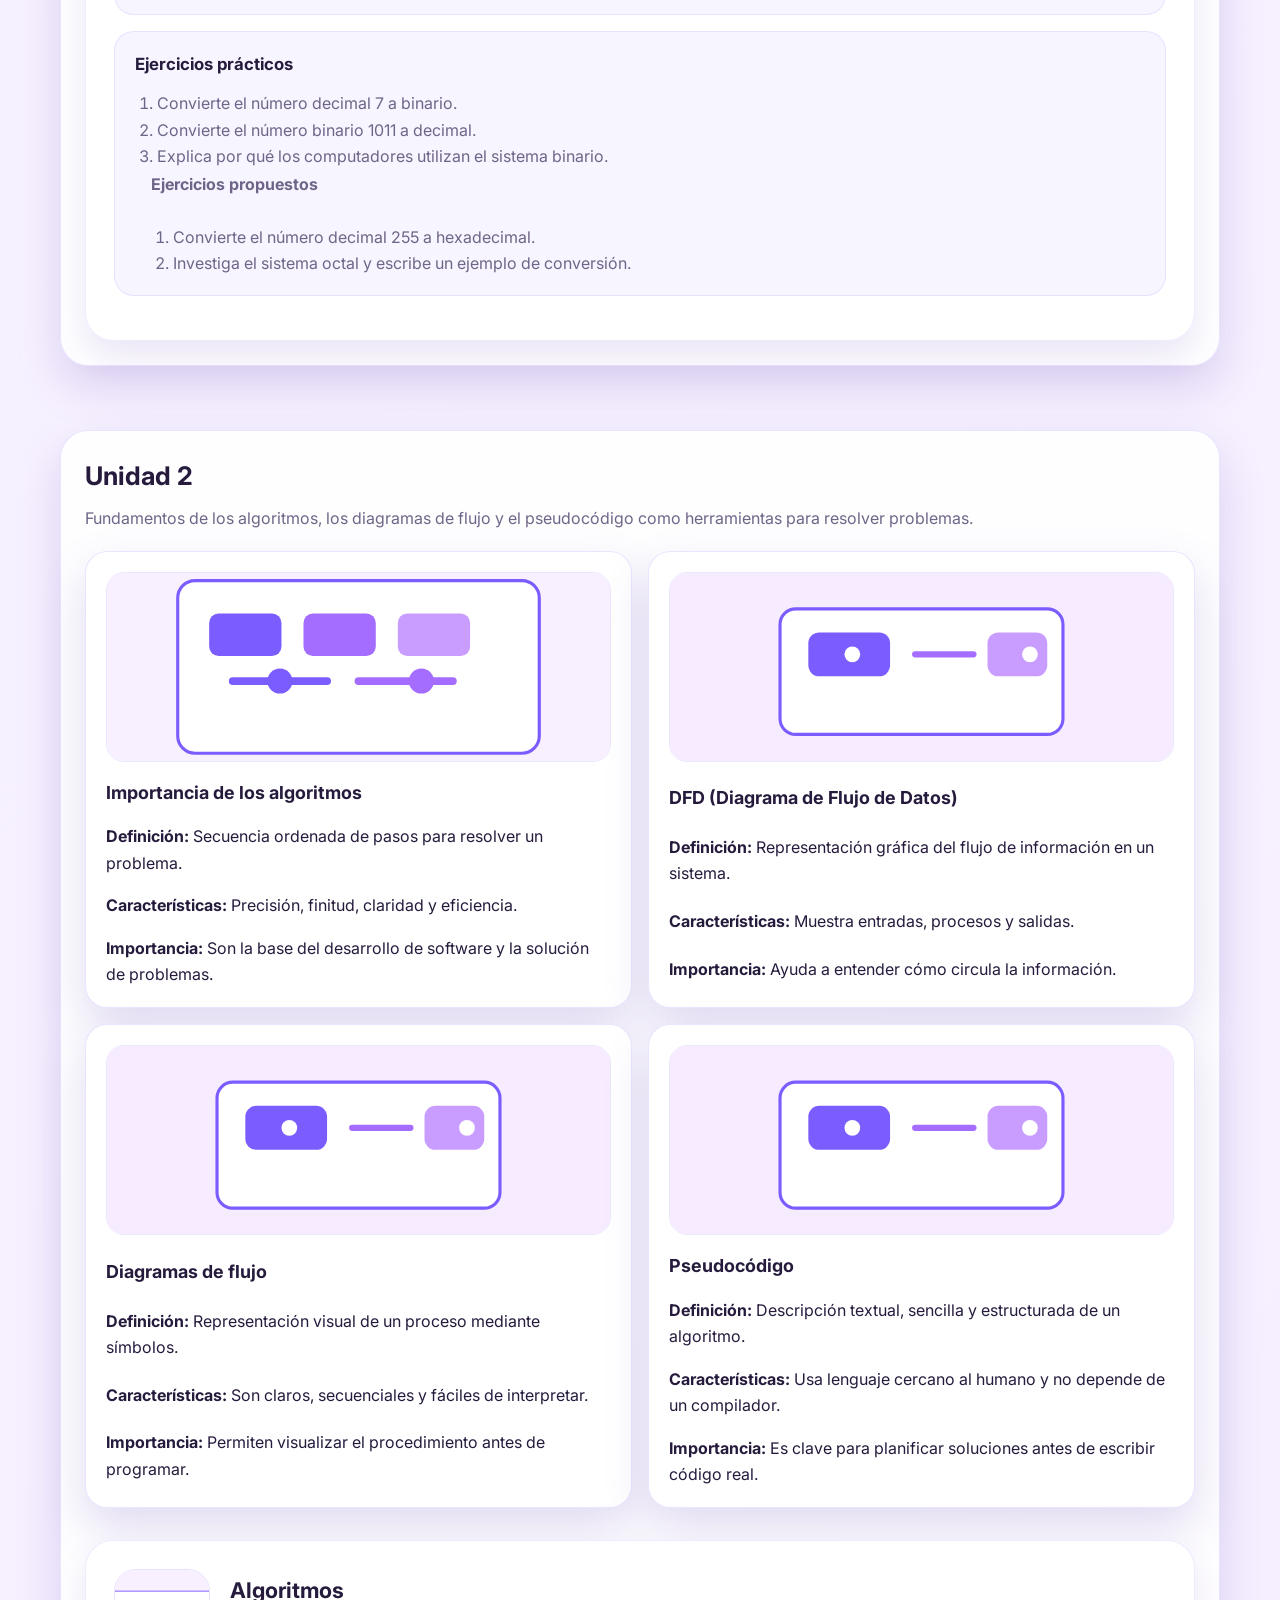
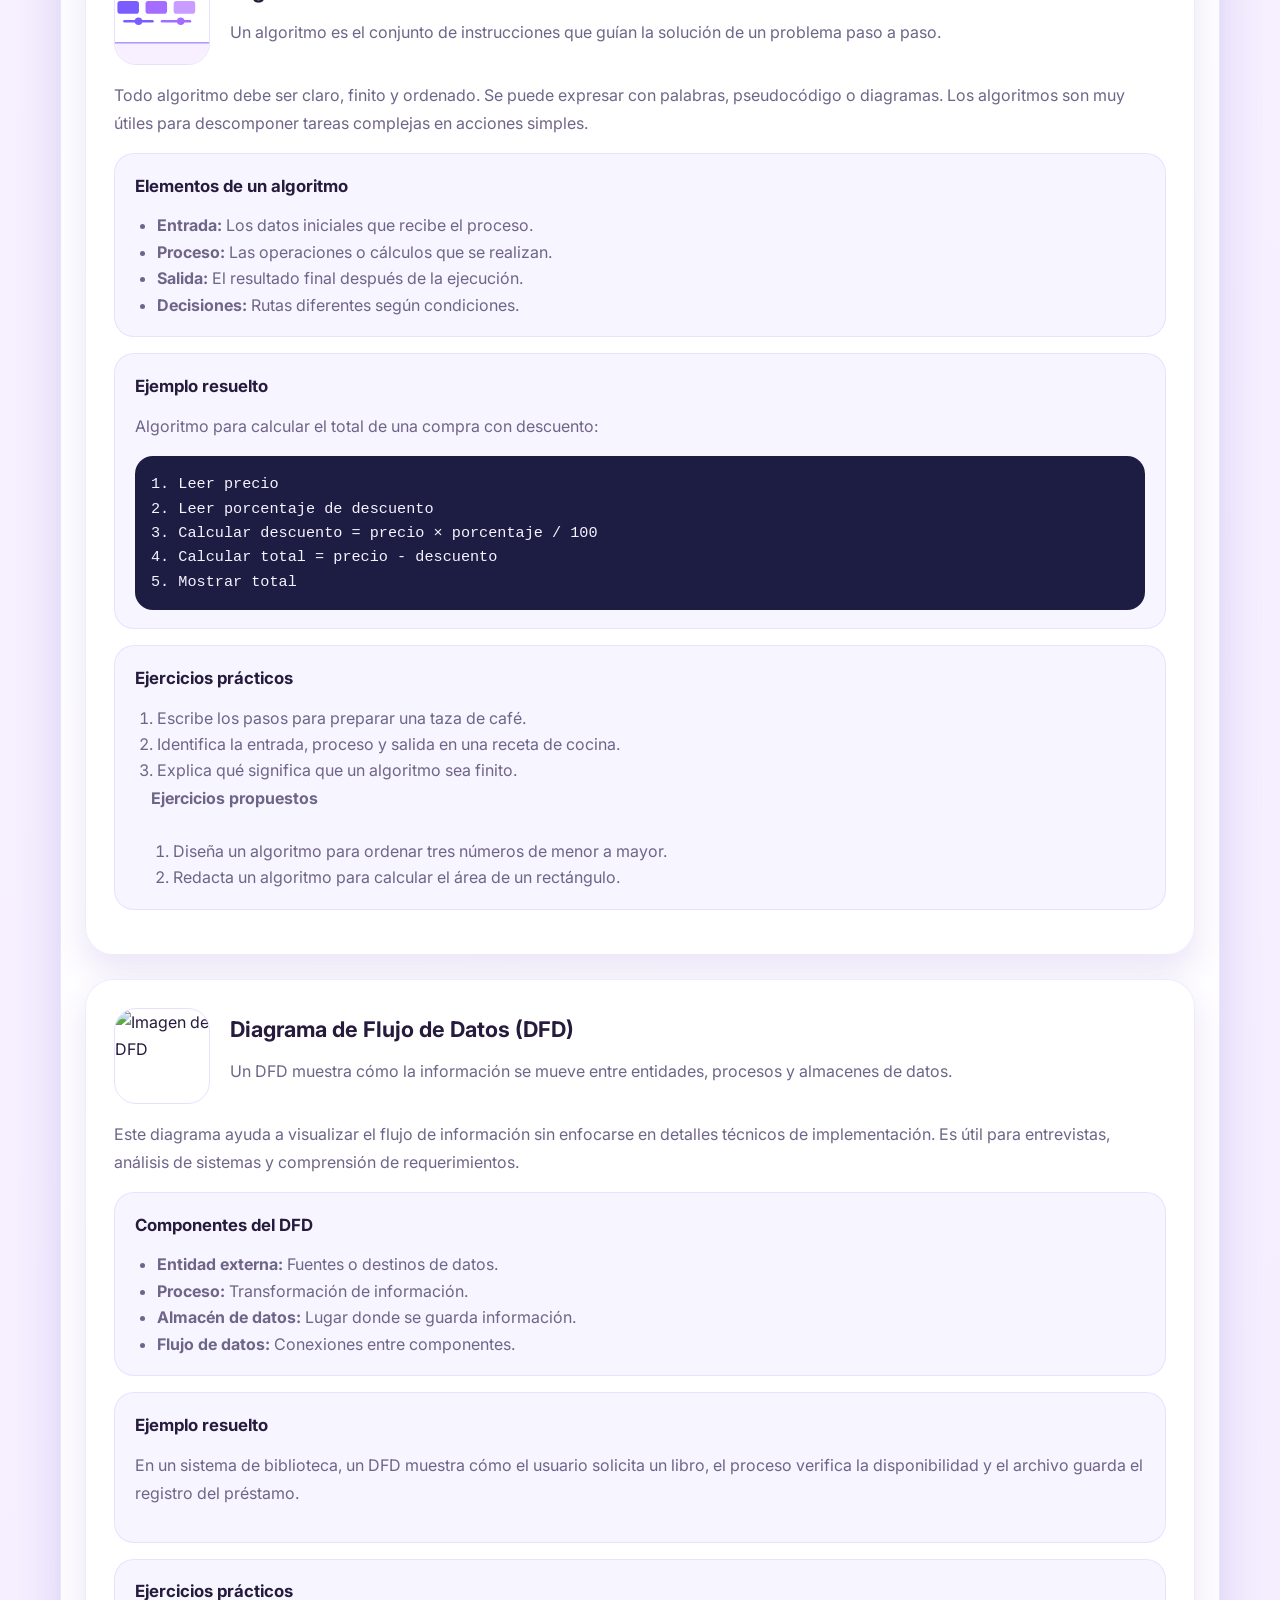
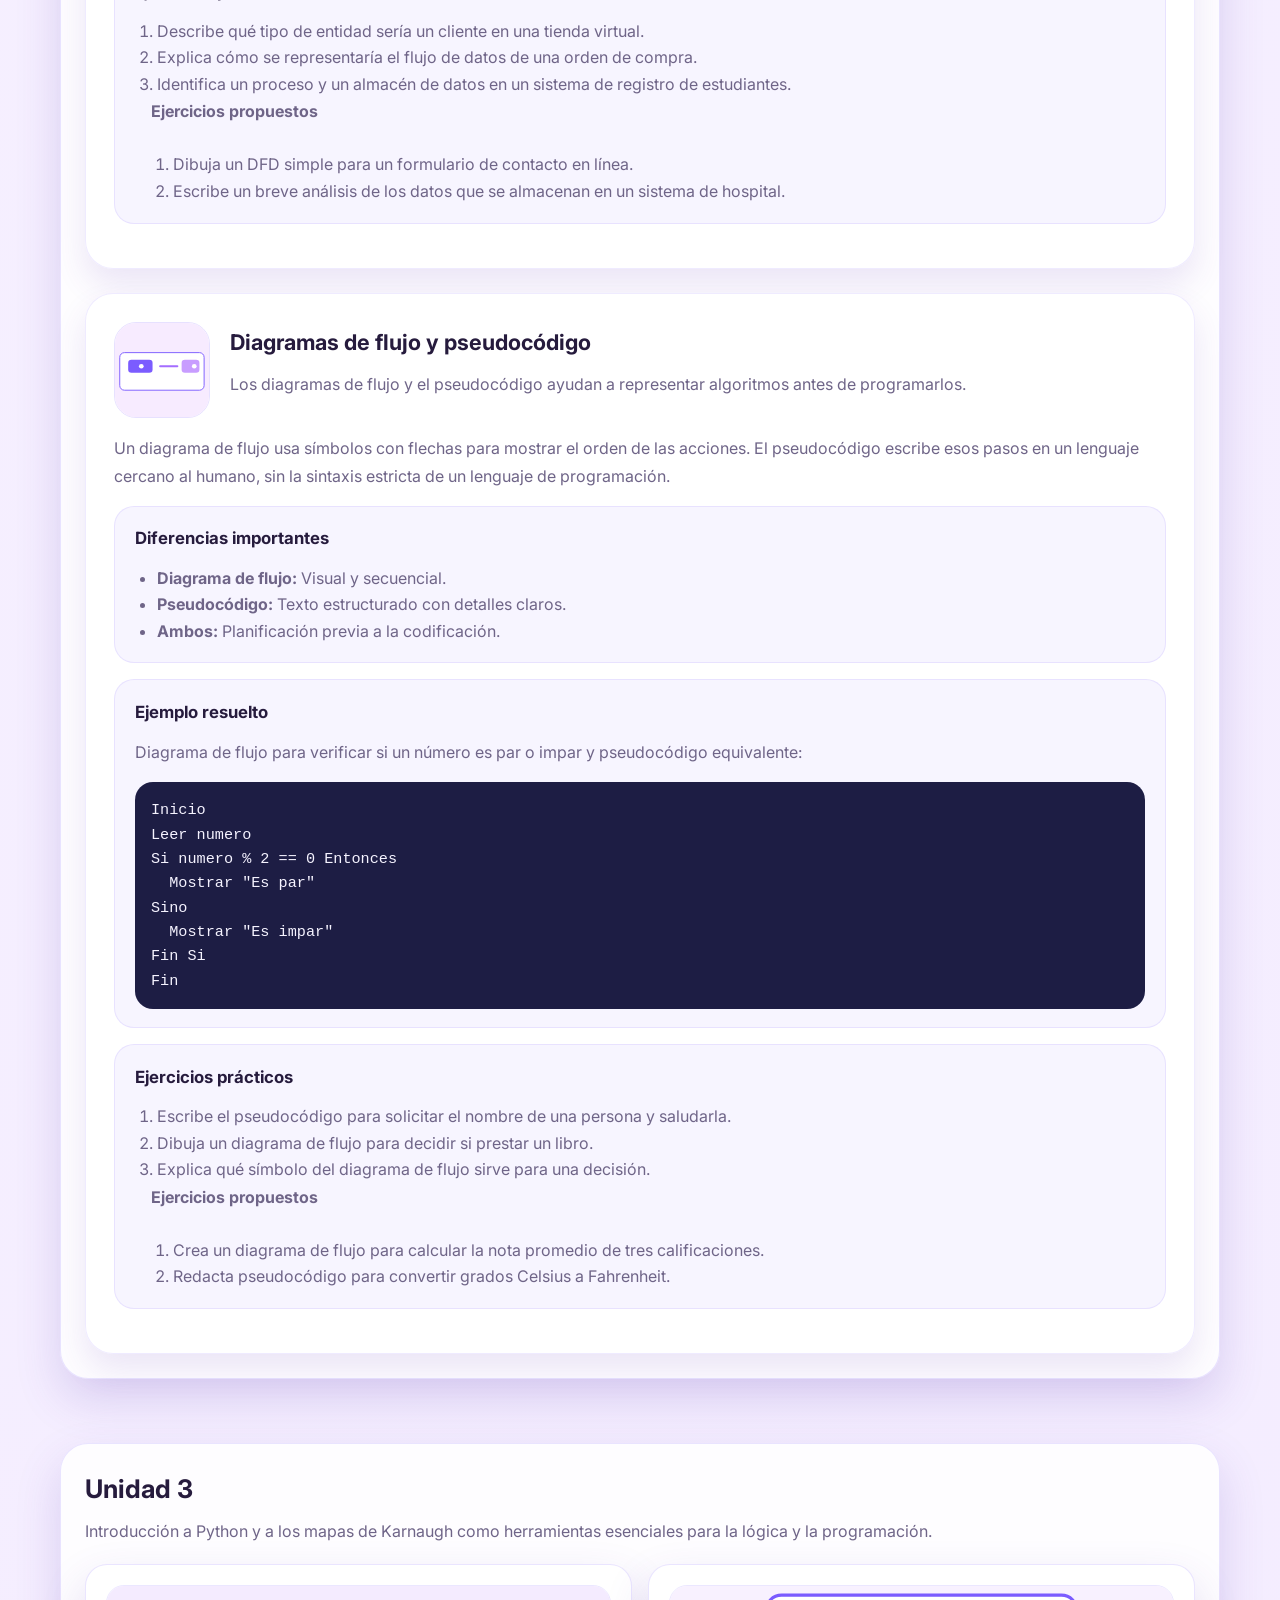
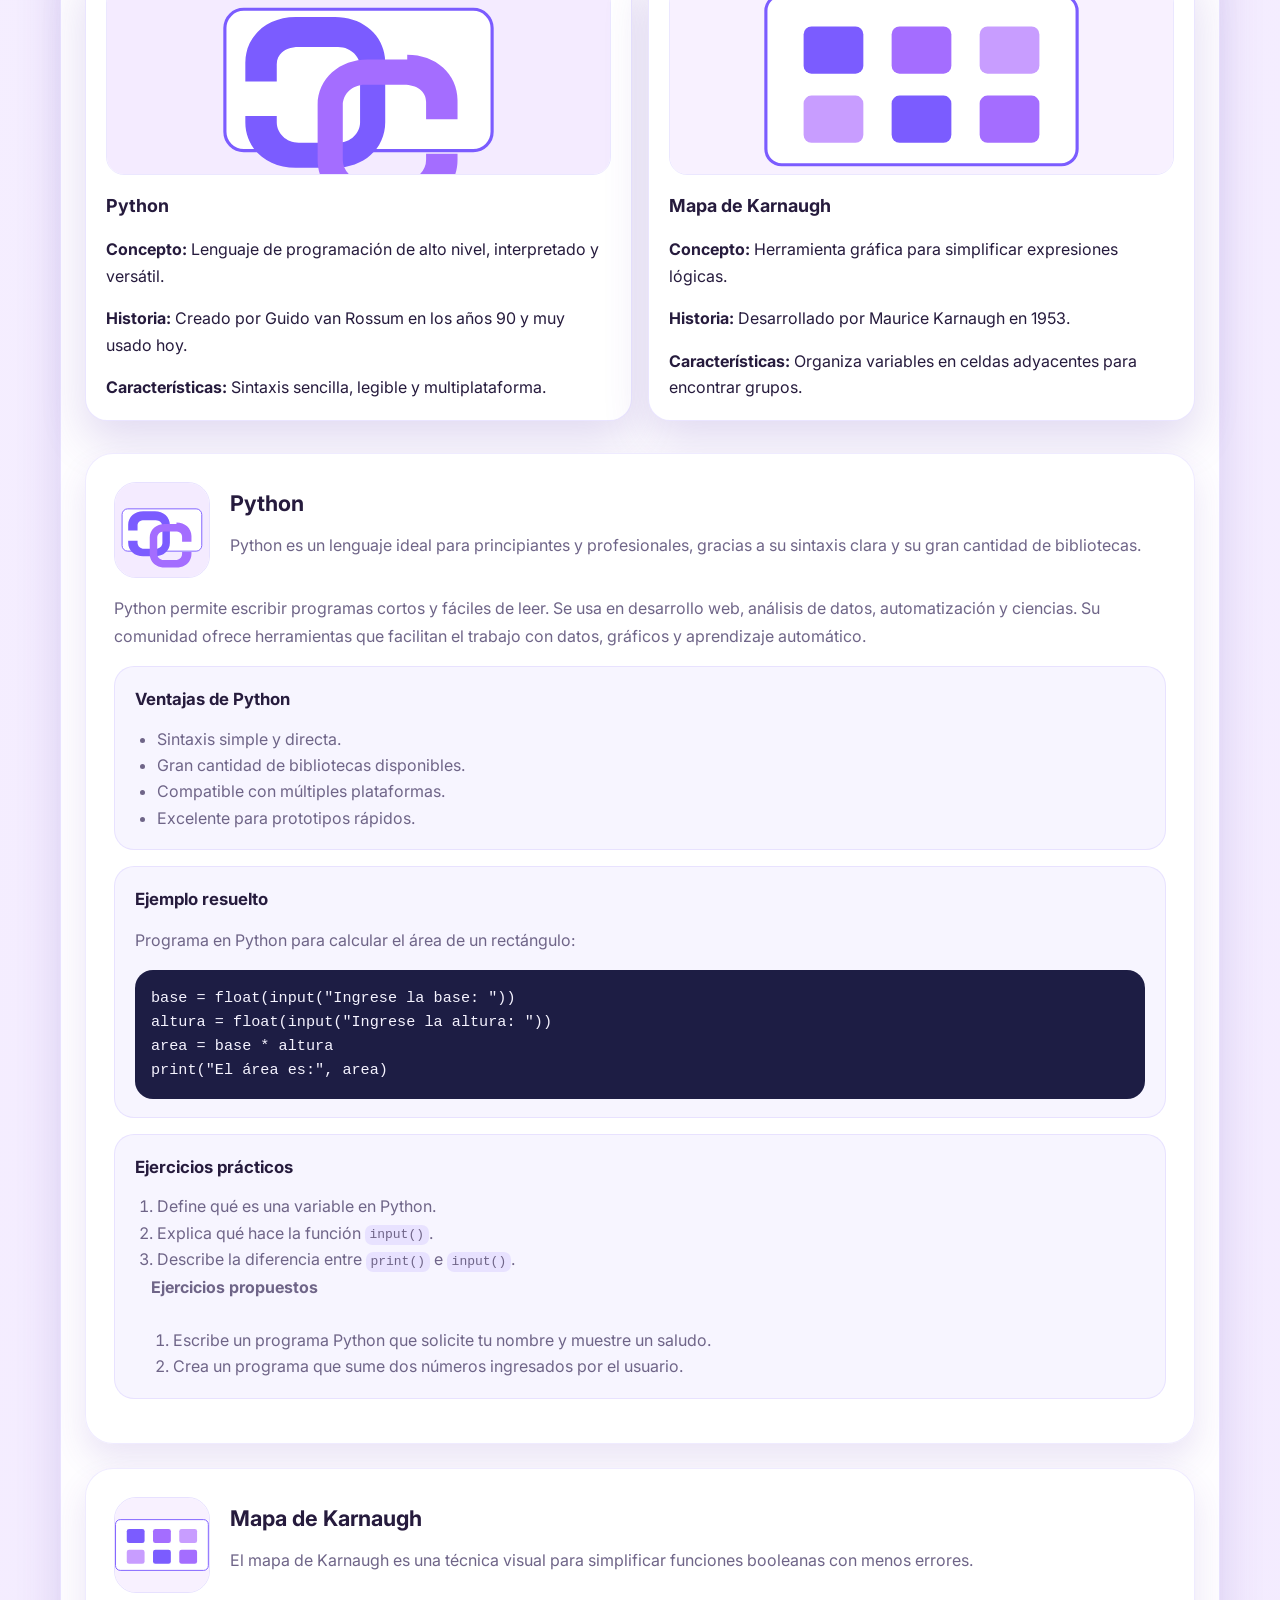
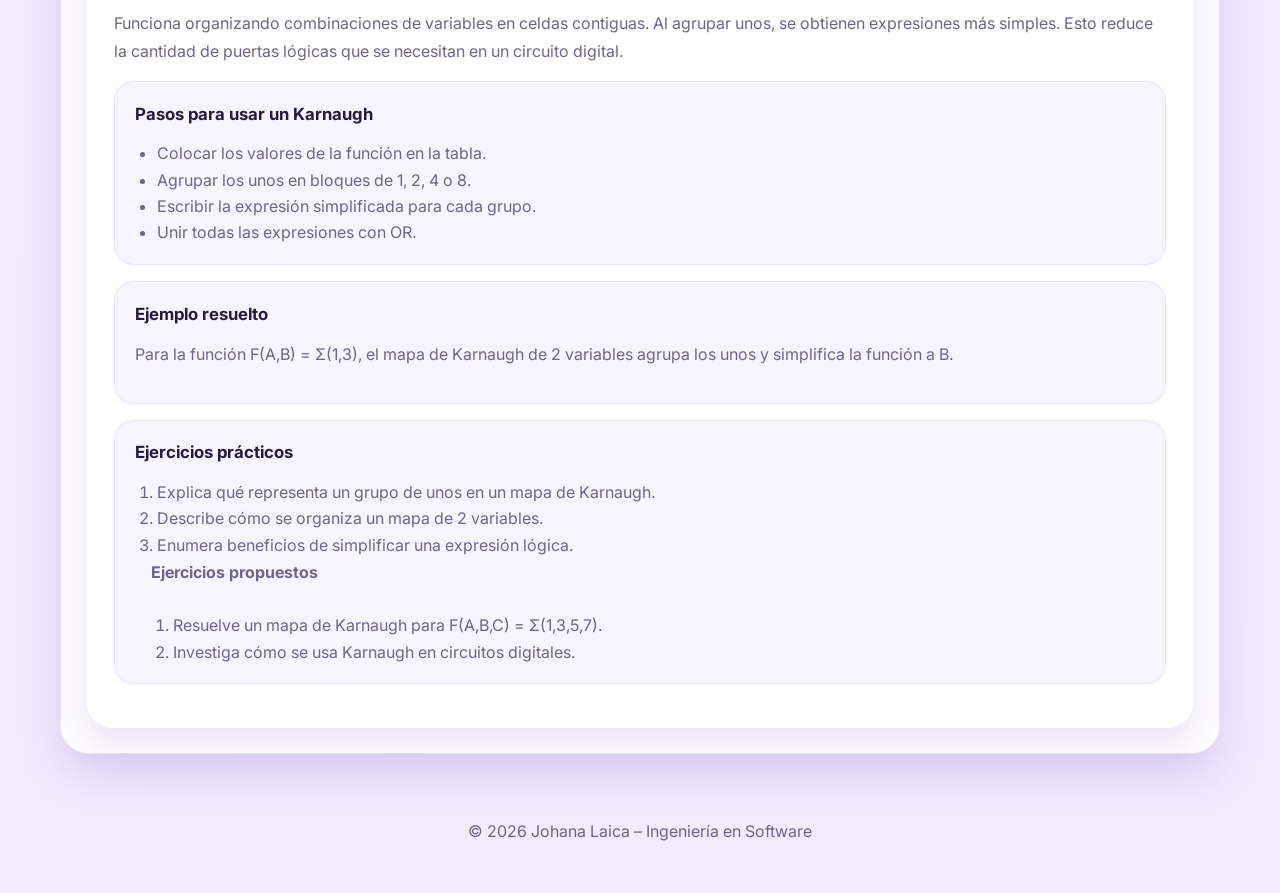
==== commit 64b444d9: "proyecto" ====
--- a/index.html
+++ b/index.html
@@ -77,23 +77,23 @@
             <article class="card topic-card">
               <img src="imagenes/arquitectura.svg" alt="Ilustración de arquitectura del computador" />
               <h4>Arquitectura del Computador</h4>
-              <p><strong>Concepto:</strong> Es la organización lógica y funcional de un sistema informático.</p>
-              <p><strong>Historia:</strong> Su evolución comenzó con máquinas mecánicas y hoy incluye microprocesadores y computadoras modernas.</p>
+              <p></strong> Es la organización lógica y funcional de un sistema informático.</p>
+              <p></strong> Su evolución comenzó con máquinas mecánicas y hoy incluye microprocesadores y computadoras modernas.</p>
               <p><strong>Características:</strong> Incluye CPU, memoria, almacenamiento y periféricos.</p>
             </article>
             <article class="card topic-card">
               <img src="imagenes/sistemas.svg" alt="Ilustración de sistemas operativos" />
               <h4>Sistemas Operativos</h4>
-              <p><strong>Concepto:</strong> Software que administra recursos y permite interactuar con el hardware.</p>
-              <p><strong>Historia:</strong> Desde los primeros sistemas batch hasta Windows, Linux y macOS.</p>
-              <p><strong>Características:</strong> Gestión de procesos, memoria, archivos y seguridad.</p>
+              <p></strong> Software que administra recursos y permite interactuar con el hardware.</p>
+              <p></strong> Desde los primeros sistemas batch hasta Windows, Linux y macOS.</p>
+              <p></strong> Gestión de procesos, memoria, archivos y seguridad.</p>
             </article>
             <article class="card topic-card">
               <img src="imagenes/arquitectura.svg" alt="Ilustración de sistemas de enumeración" />
               <h4>Sistemas de Enumeración</h4>
-              <p><strong>Concepto:</strong> Formas de representar cantidades utilizando diferentes bases numéricas.</p>
-              <p><strong>Historia:</strong> Han evolucionado desde la numeración decimal hasta la binaria usada por los computadores.</p>
-              <p><strong>Características:</strong> Cada sistema tiene una base y símbolos determinados.</p>
+              <p></strong> Formas de representar cantidades utilizando diferentes bases numéricas.</p>
+              <p></strong> Han evolucionado desde la numeración decimal hasta la binaria usada por los computadores.</p>
+              <p></strong> Cada sistema tiene una base y símbolos determinados.</p>
             </article>
           </div>
 
@@ -310,7 +310,7 @@
 
             <article class="topic-section">
               <div class="topic-header">
-                <img src="imagenes/diagrama.svg" alt="Imagen de DFD" />
+                <img src="imagenes/dfd.pjg (2)/" alt="Imagen de DFD" />
                 <div>
                   <h4>Diagrama de Flujo de Datos (DFD)</h4>
                   <p>Un DFD muestra cómo la información se mueve entre entidades, procesos y almacenes de datos.</p>
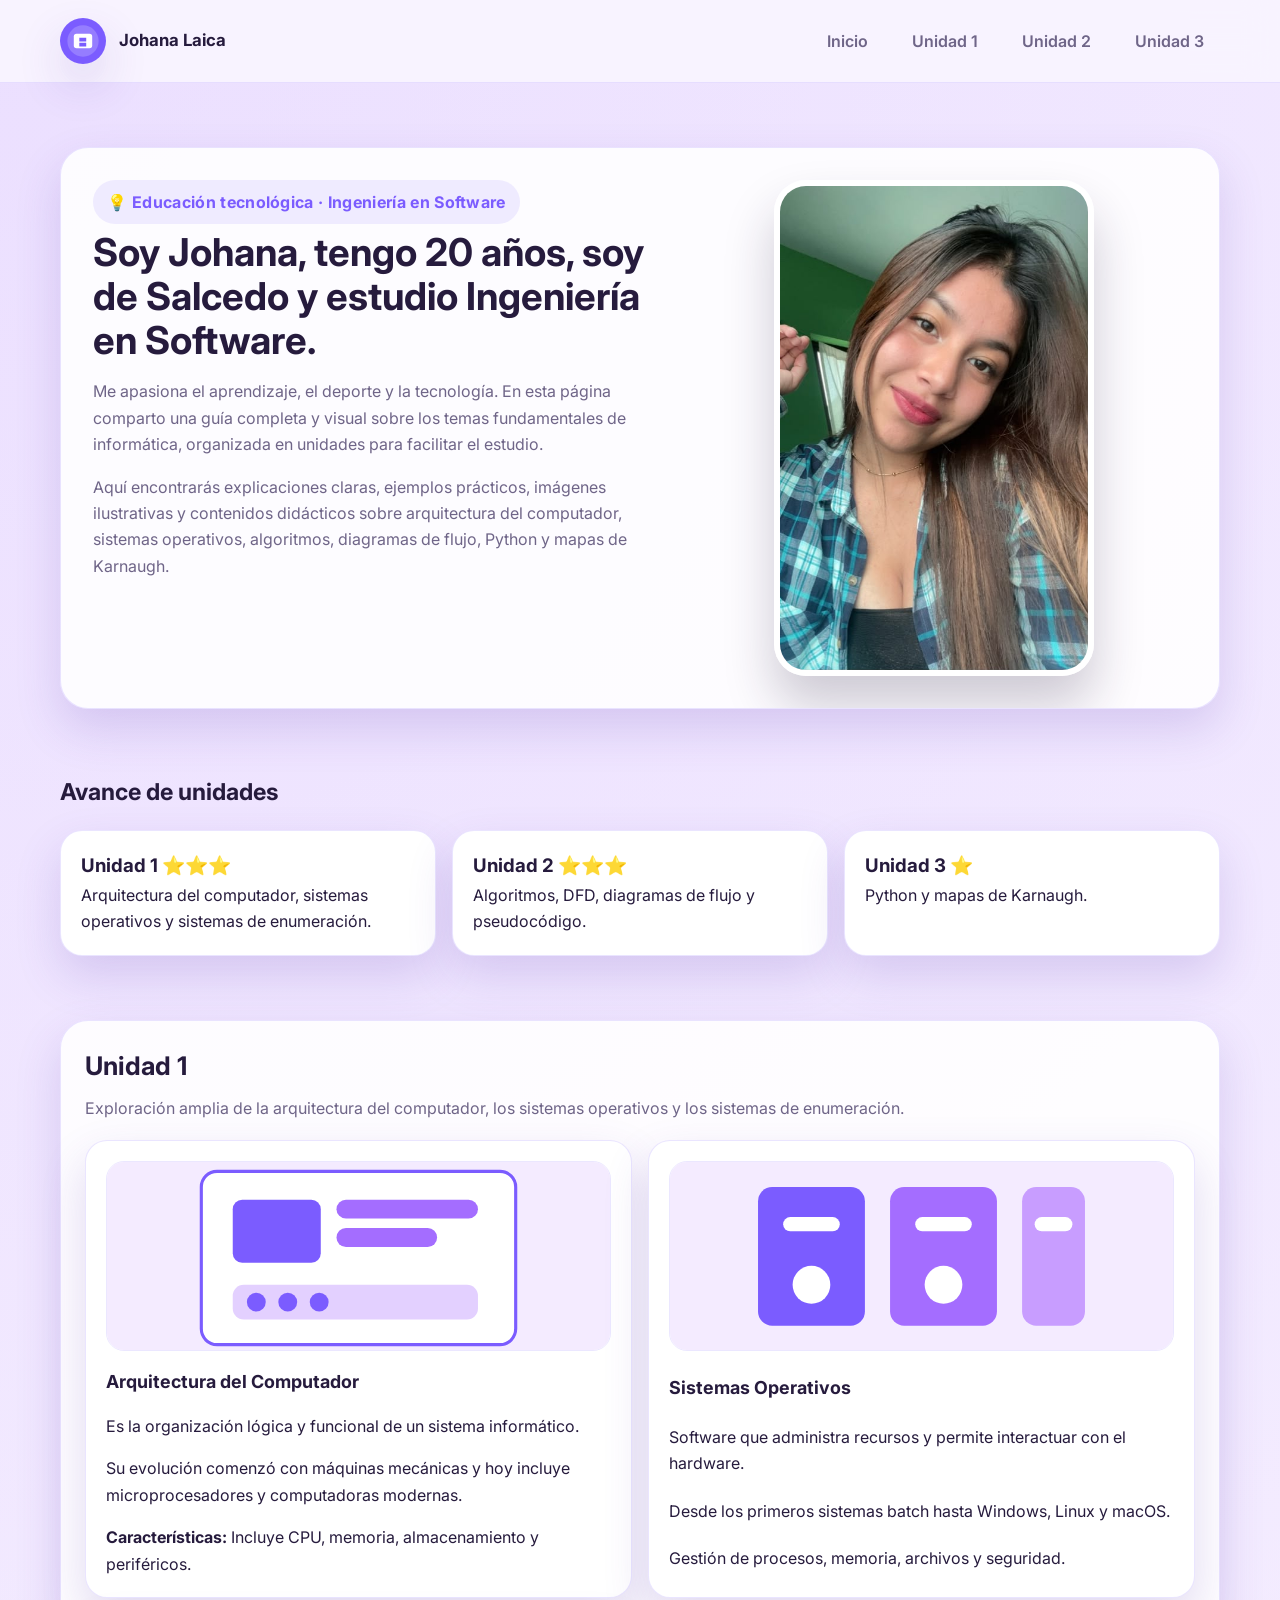
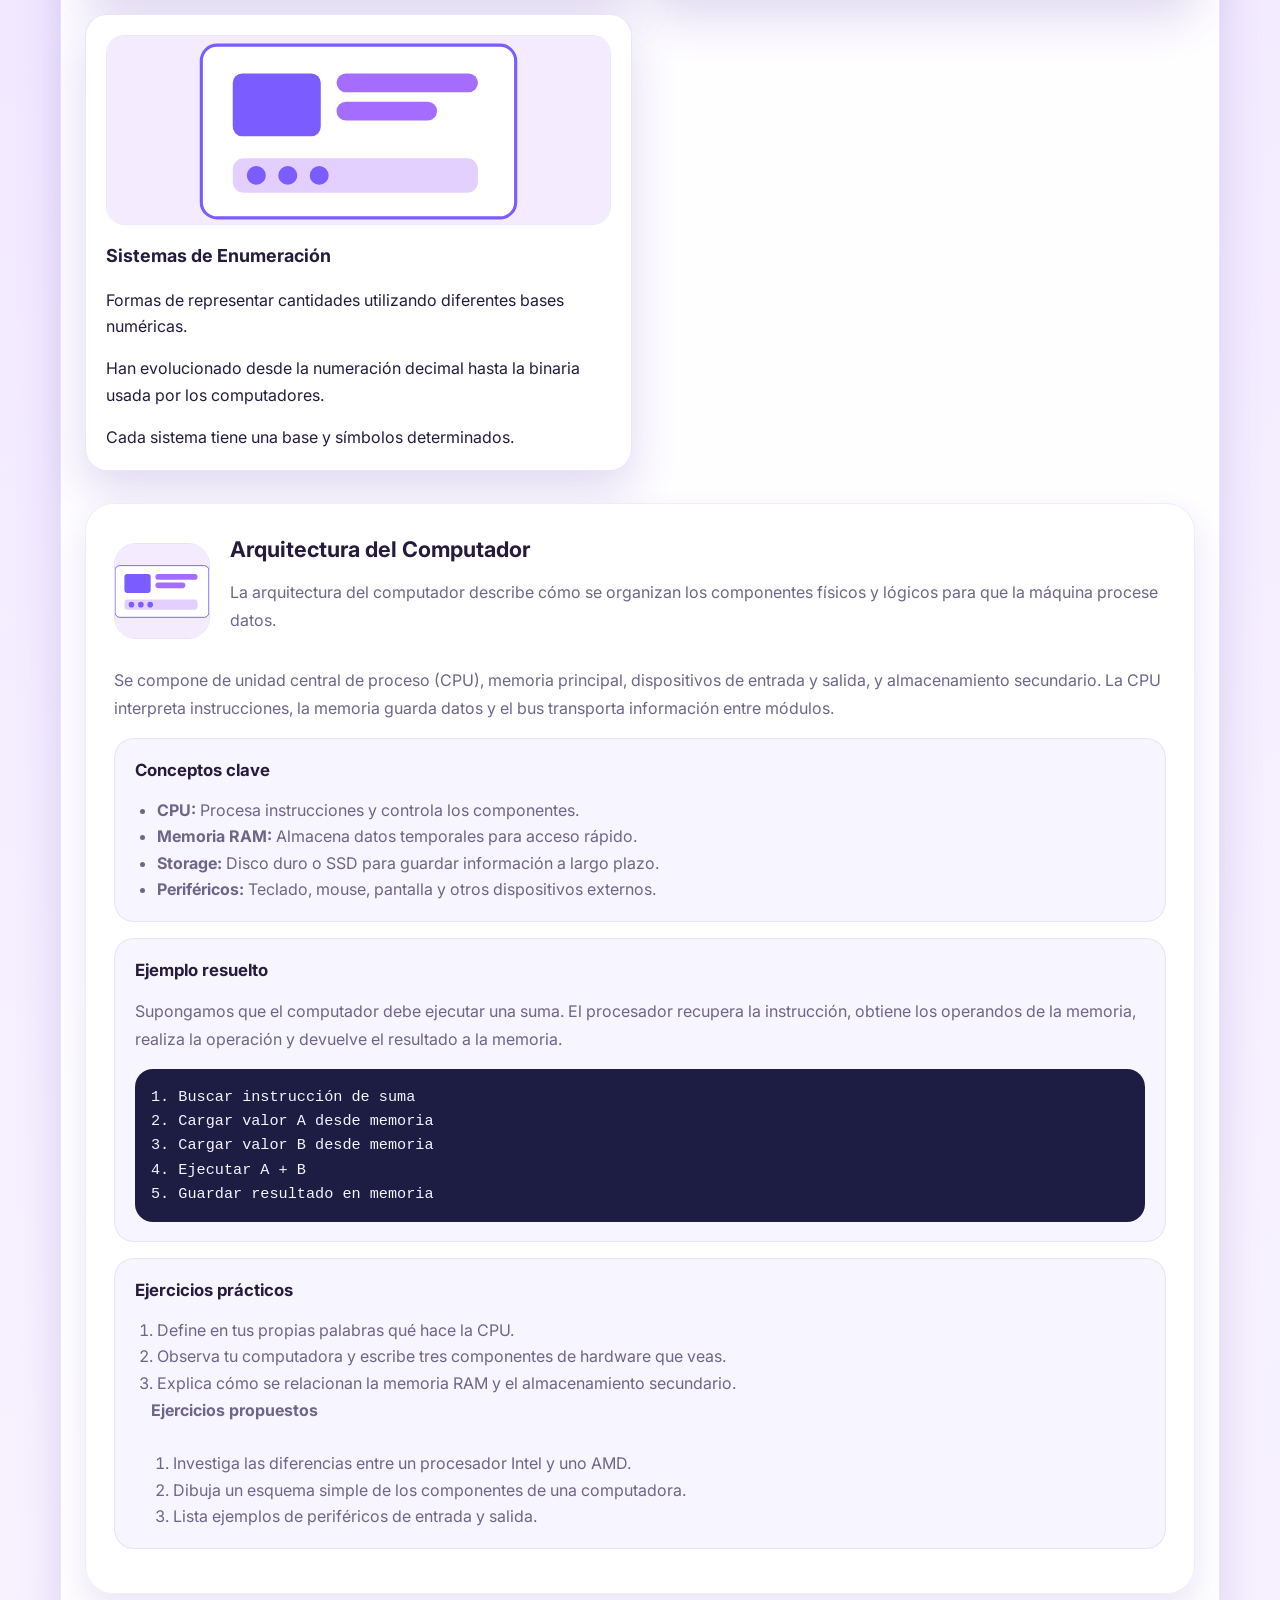
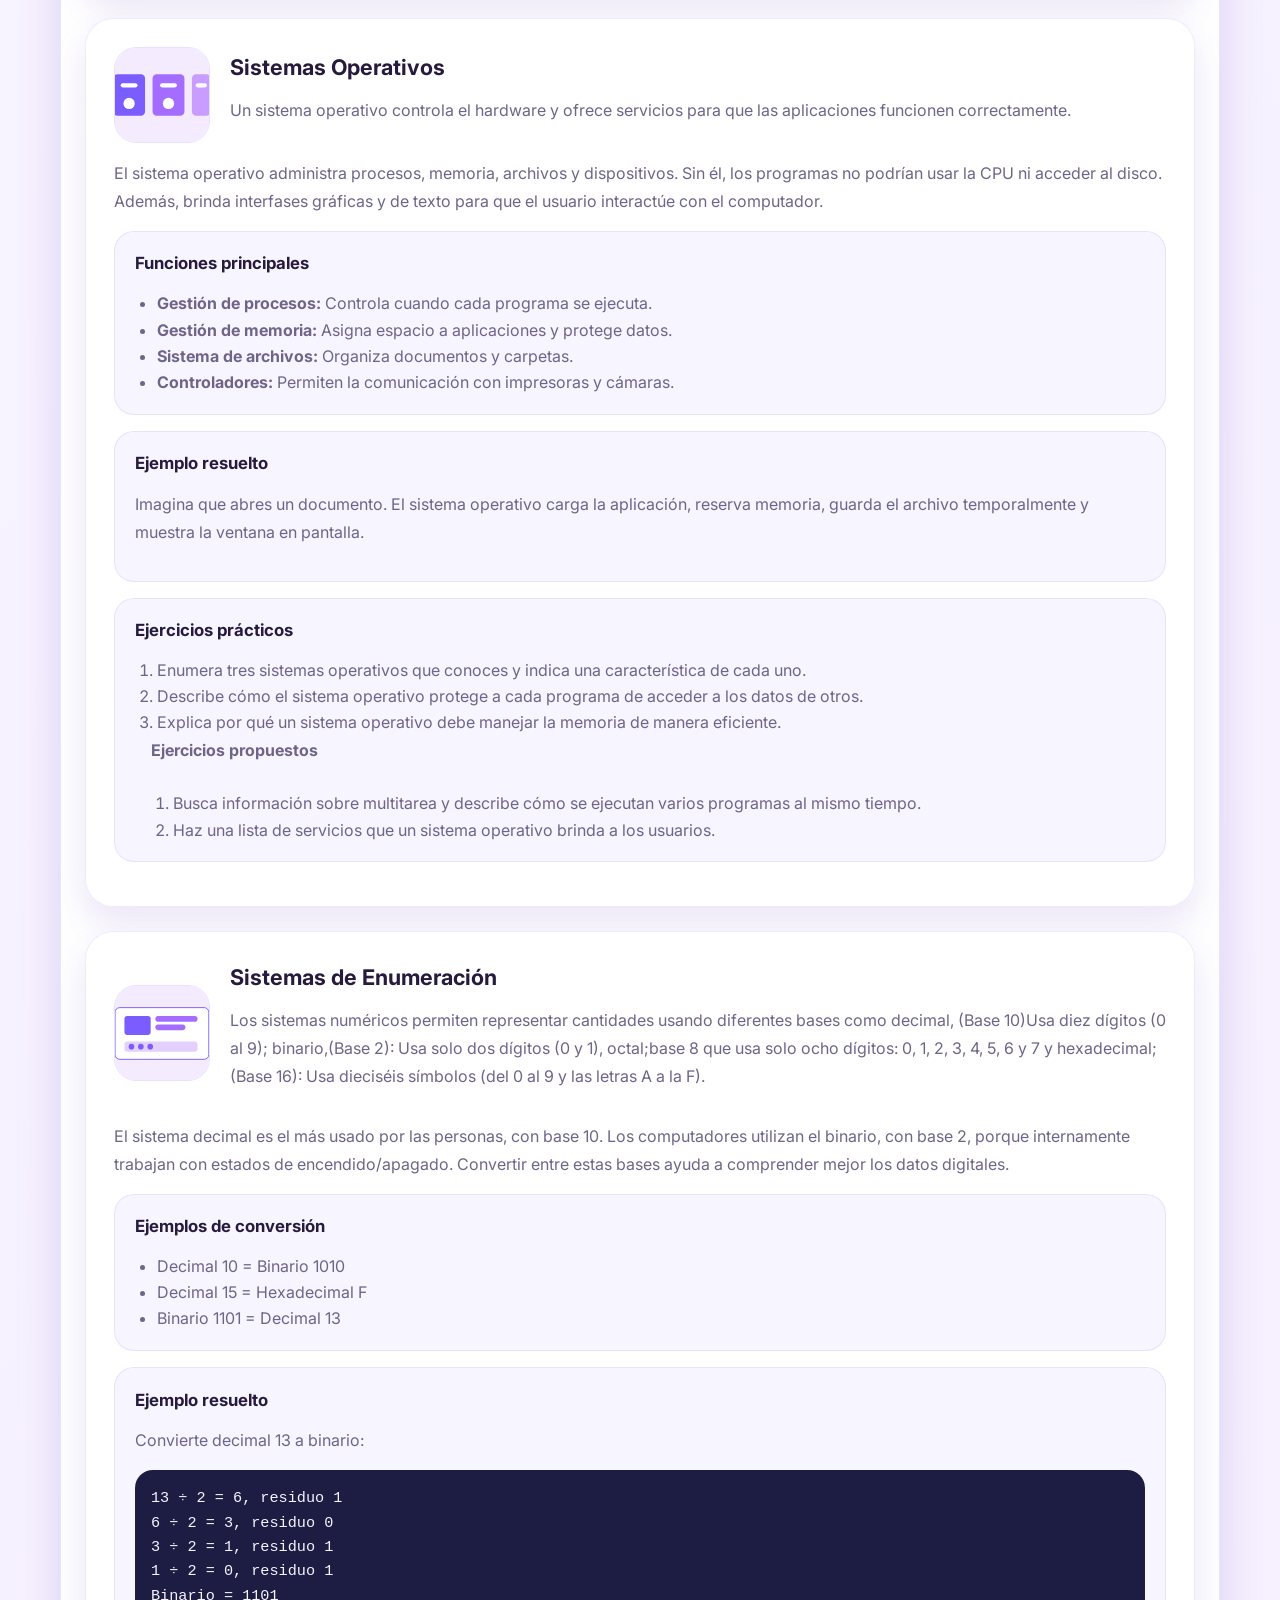
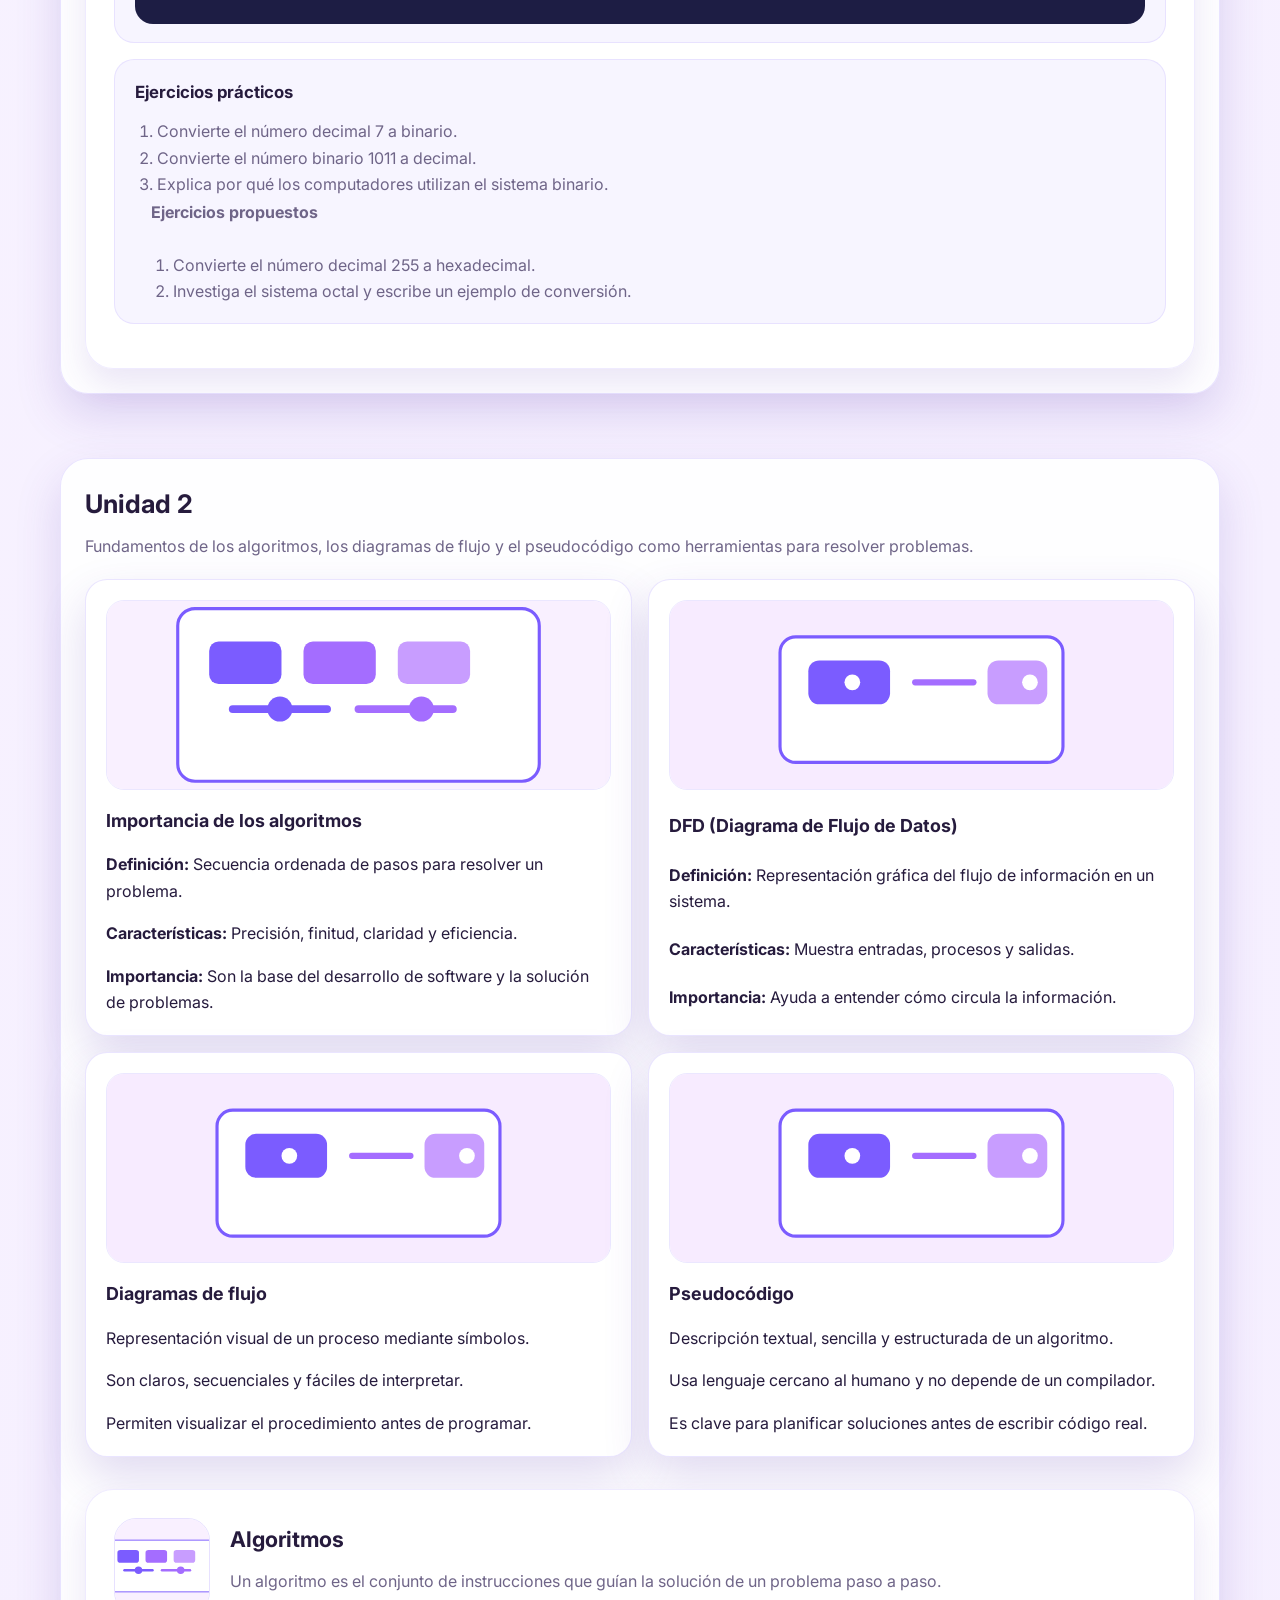
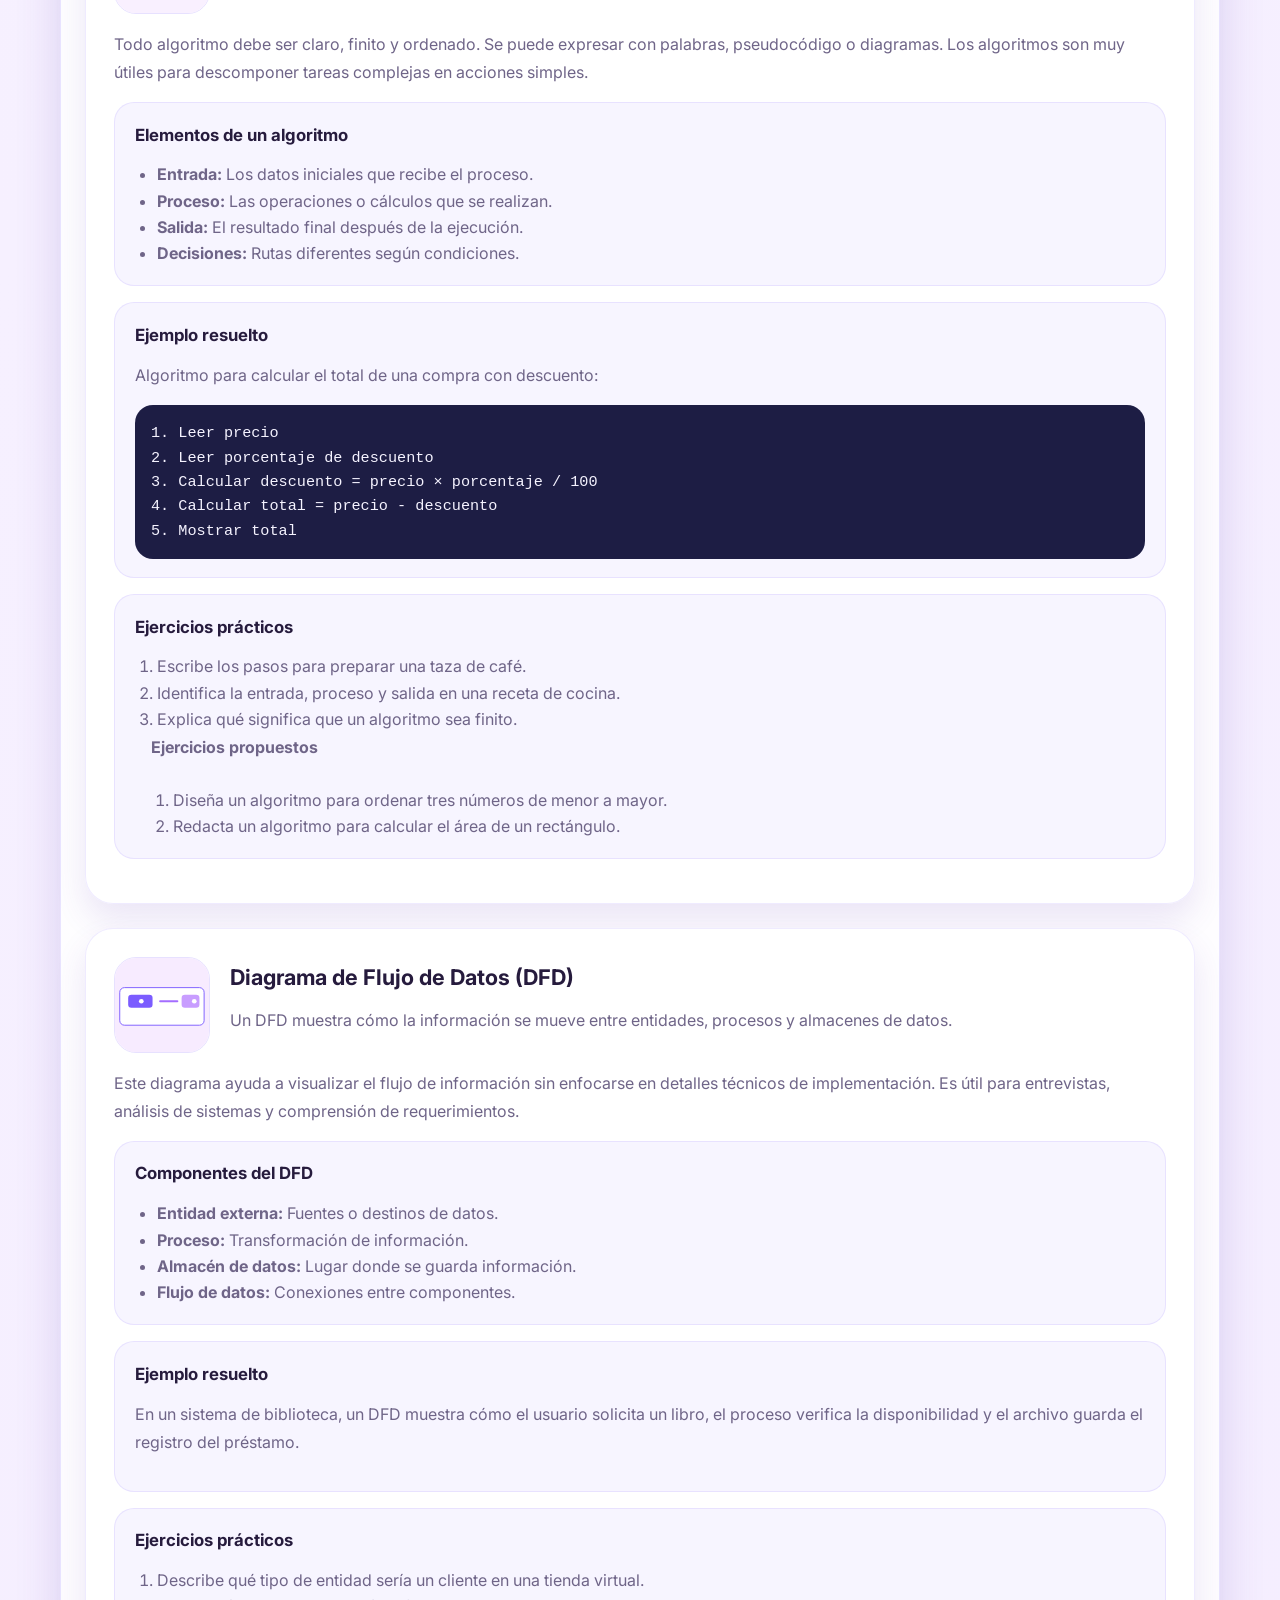
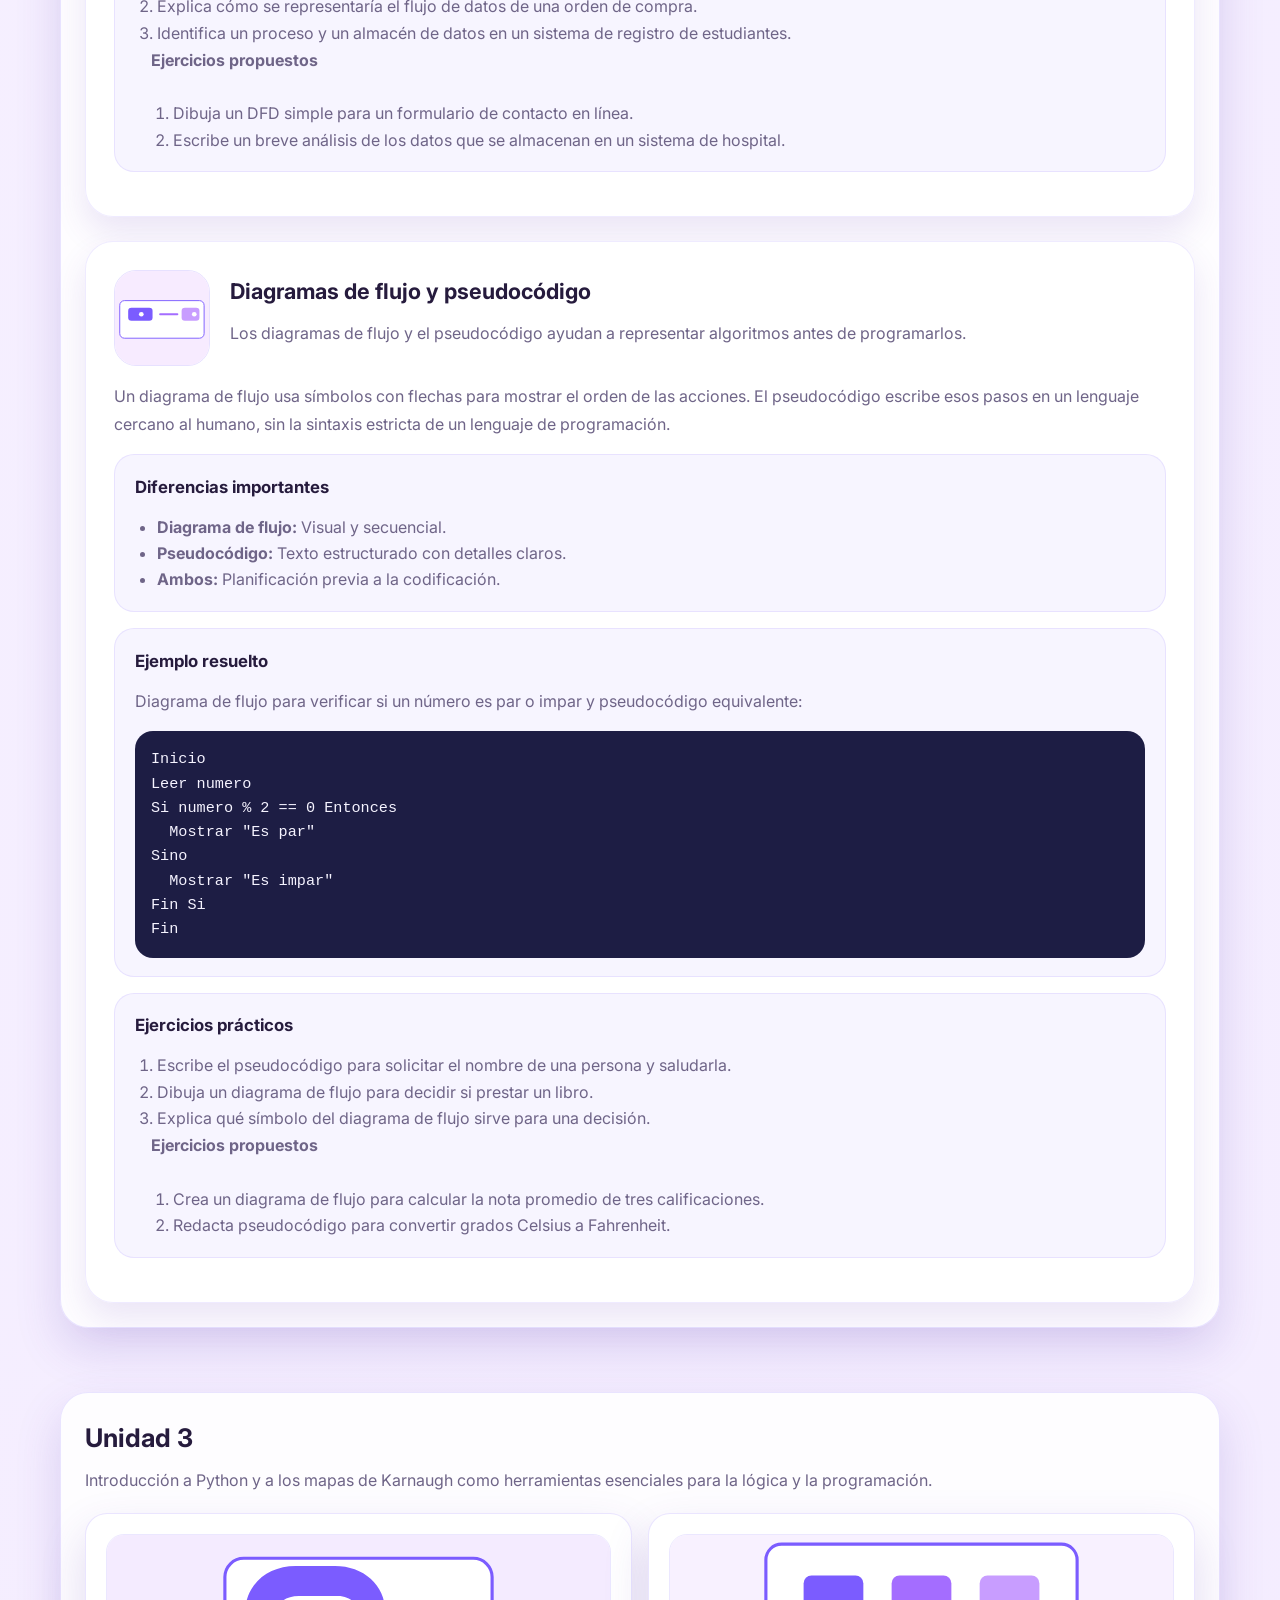
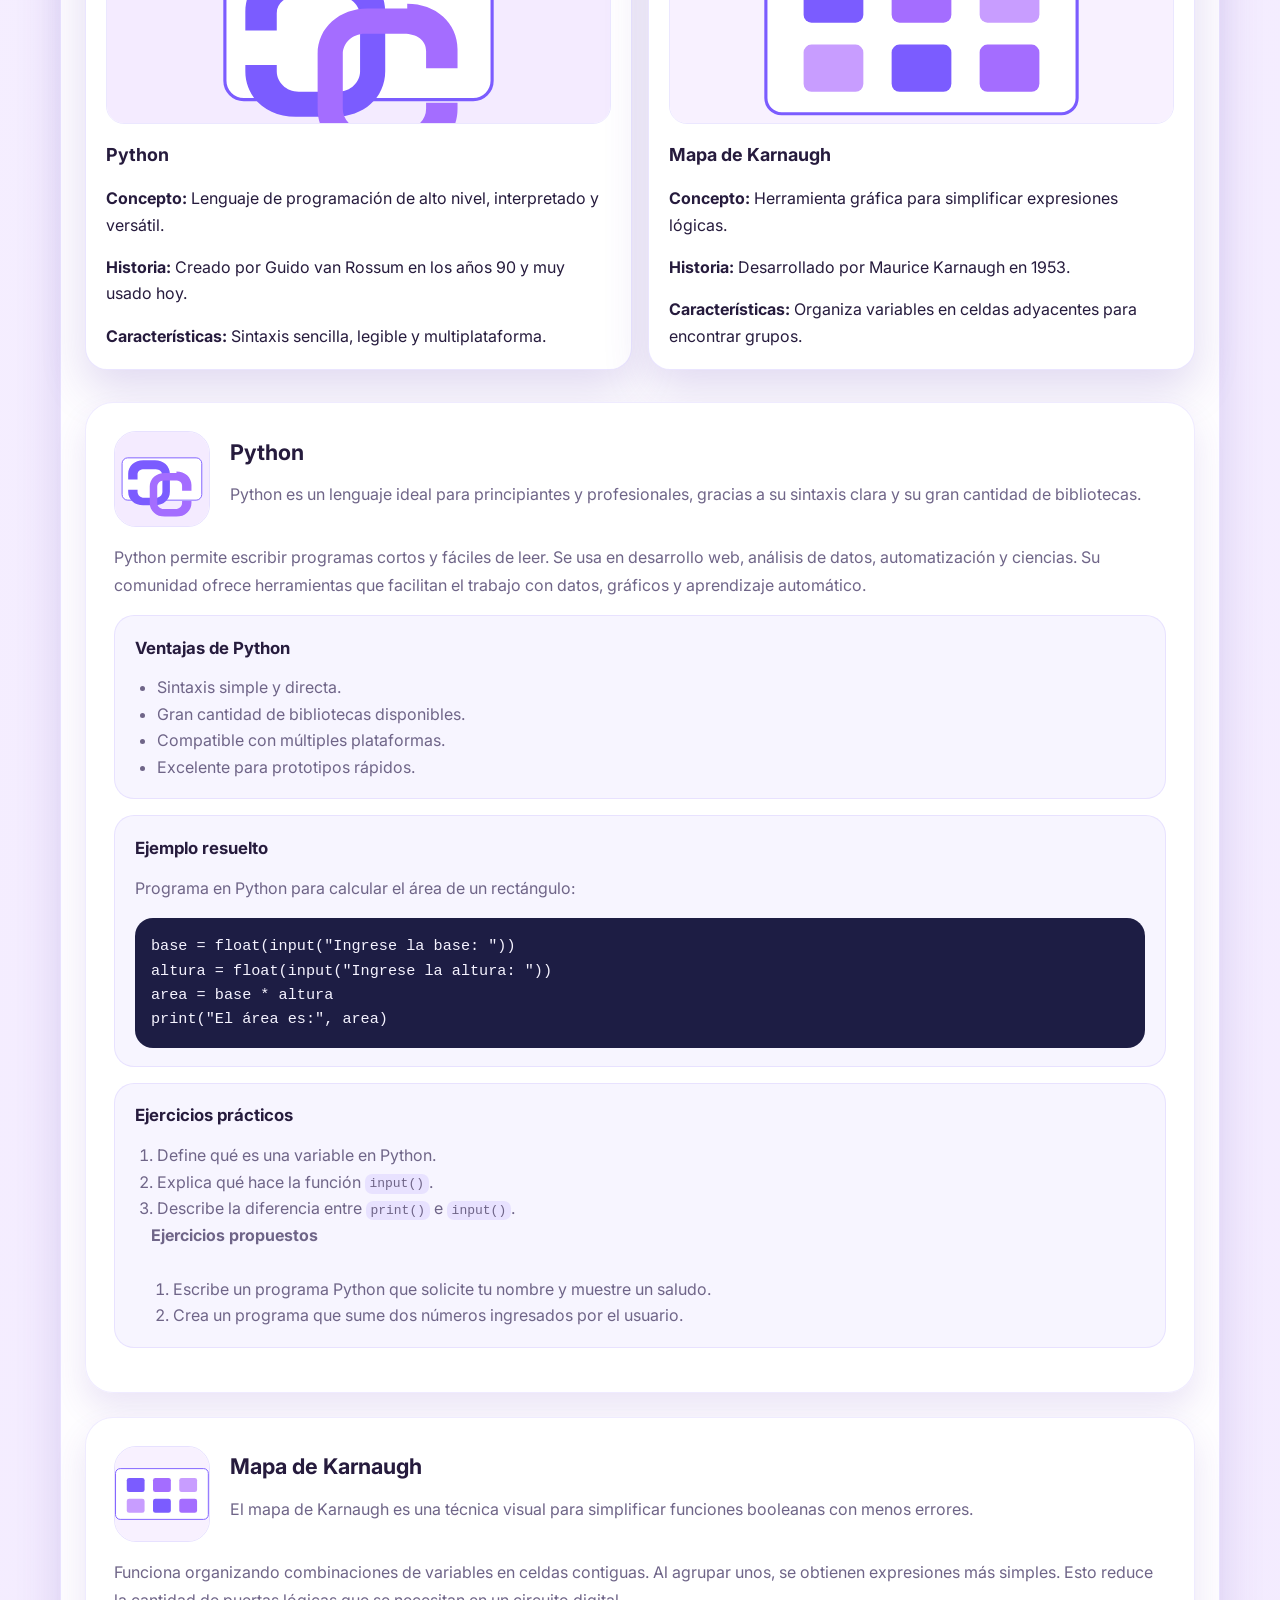
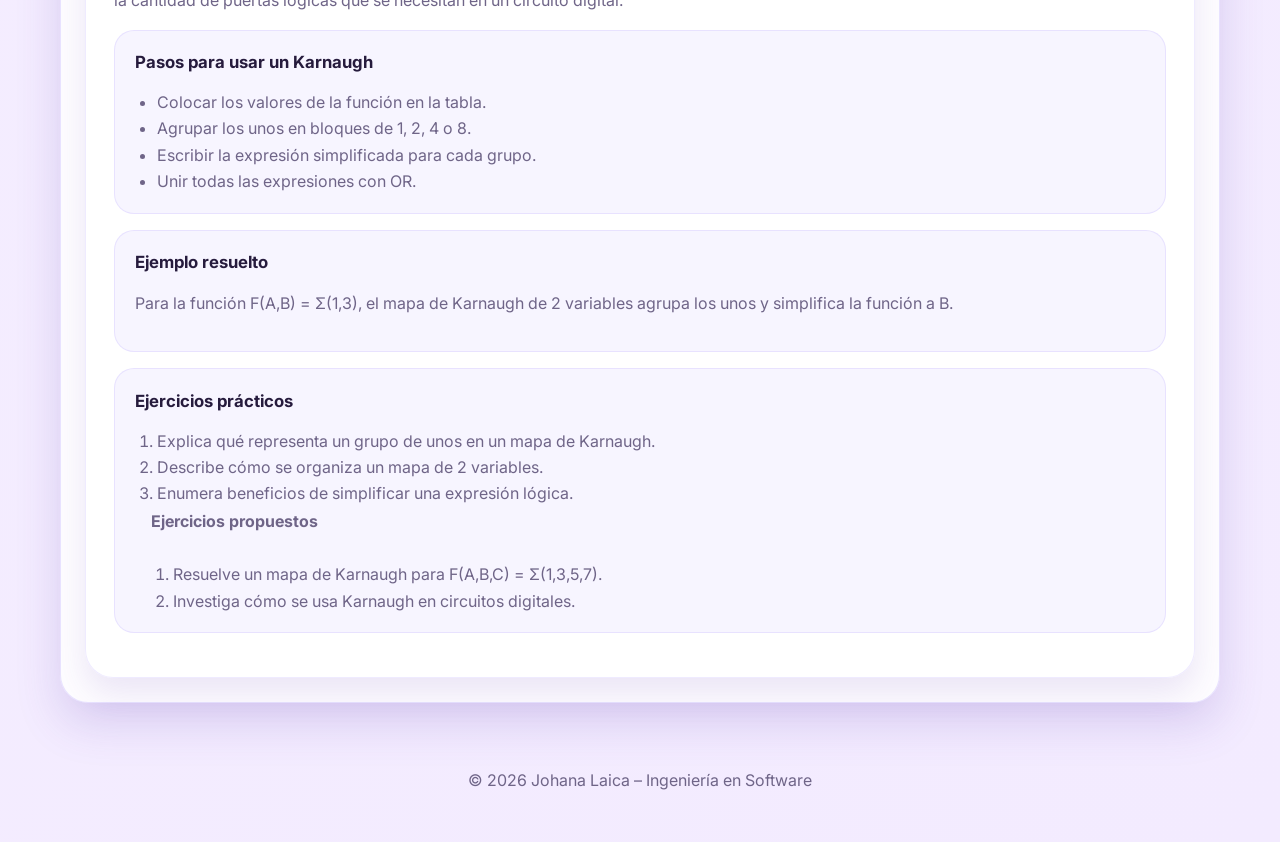
==== commit 8b9294a7: "Procecto" ====
--- a/index.html
+++ b/index.html
@@ -187,7 +187,7 @@
                 <img src="imagenes/arquitectura.svg" alt="Imagen de sistemas de enumeración" />
                 <div>
                   <h4>Sistemas de Enumeración</h4>
-                  <p>Los sistemas numéricos permiten representar cantidades usando diferentes bases como decimal, binario, octal y hexadecimal.</p>
+                  <p>Los sistemas numéricos permiten representar cantidades usando diferentes bases como decimal, (Base 10)Usa diez dígitos (0 al 9); binario,(Base 2): Usa solo dos dígitos (0 y 1), octal;base 8 que usa solo ocho dígitos: 0, 1, 2, 3, 4, 5, 6 y 7  y hexadecimal; (Base 16): Usa dieciséis símbolos (del 0 al 9 y las letras A a la F).</p>
                 </div>
               </div>
               <p>El sistema decimal es el más usado por las personas, con base 10. Los computadores utilizan el binario, con base 2, porque internamente trabajan con estados de encendido/apagado. Convertir entre estas bases ayuda a comprender mejor los datos digitales.</p>
@@ -250,16 +250,16 @@
             <article class="card topic-card">
               <img src="imagenes/diagrama.svg" alt="Ilustración de diagramas de flujo" />
               <h4>Diagramas de flujo</h4>
-              <p><strong>Definición:</strong> Representación visual de un proceso mediante símbolos.</p>
-              <p><strong>Características:</strong> Son claros, secuenciales y fáciles de interpretar.</p>
-              <p><strong>Importancia:</strong> Permiten visualizar el procedimiento antes de programar.</p>
+              <p></strong> Representación visual de un proceso mediante símbolos.</p>
+              <p></strong> Son claros, secuenciales y fáciles de interpretar.</p>
+              <p></strong> Permiten visualizar el procedimiento antes de programar.</p>
             </article>
             <article class="card topic-card">
               <img src="imagenes/diagrama.svg" alt="Ilustración de pseudocódigo" />
               <h4>Pseudocódigo</h4>
-              <p><strong>Definición:</strong> Descripción textual, sencilla y estructurada de un algoritmo.</p>
-              <p><strong>Características:</strong> Usa lenguaje cercano al humano y no depende de un compilador.</p>
-              <p><strong>Importancia:</strong> Es clave para planificar soluciones antes de escribir código real.</p>
+              <p></strong> Descripción textual, sencilla y estructurada de un algoritmo.</p>
+              <p></strong> Usa lenguaje cercano al humano y no depende de un compilador.</p>
+              <p></strong> Es clave para planificar soluciones antes de escribir código real.</p>
             </article>
           </div>
 
@@ -310,7 +310,7 @@
 
             <article class="topic-section">
               <div class="topic-header">
-                <img src="imagenes/dfd.pjg (2)/" alt="Imagen de DFD" />
+                <img src="imagenes/diagrama.svg" alt="Imagen de DFD" />
                 <div>
                   <h4>Diagrama de Flujo de Datos (DFD)</h4>
                   <p>Un DFD muestra cómo la información se mueve entre entidades, procesos y almacenes de datos.</p>
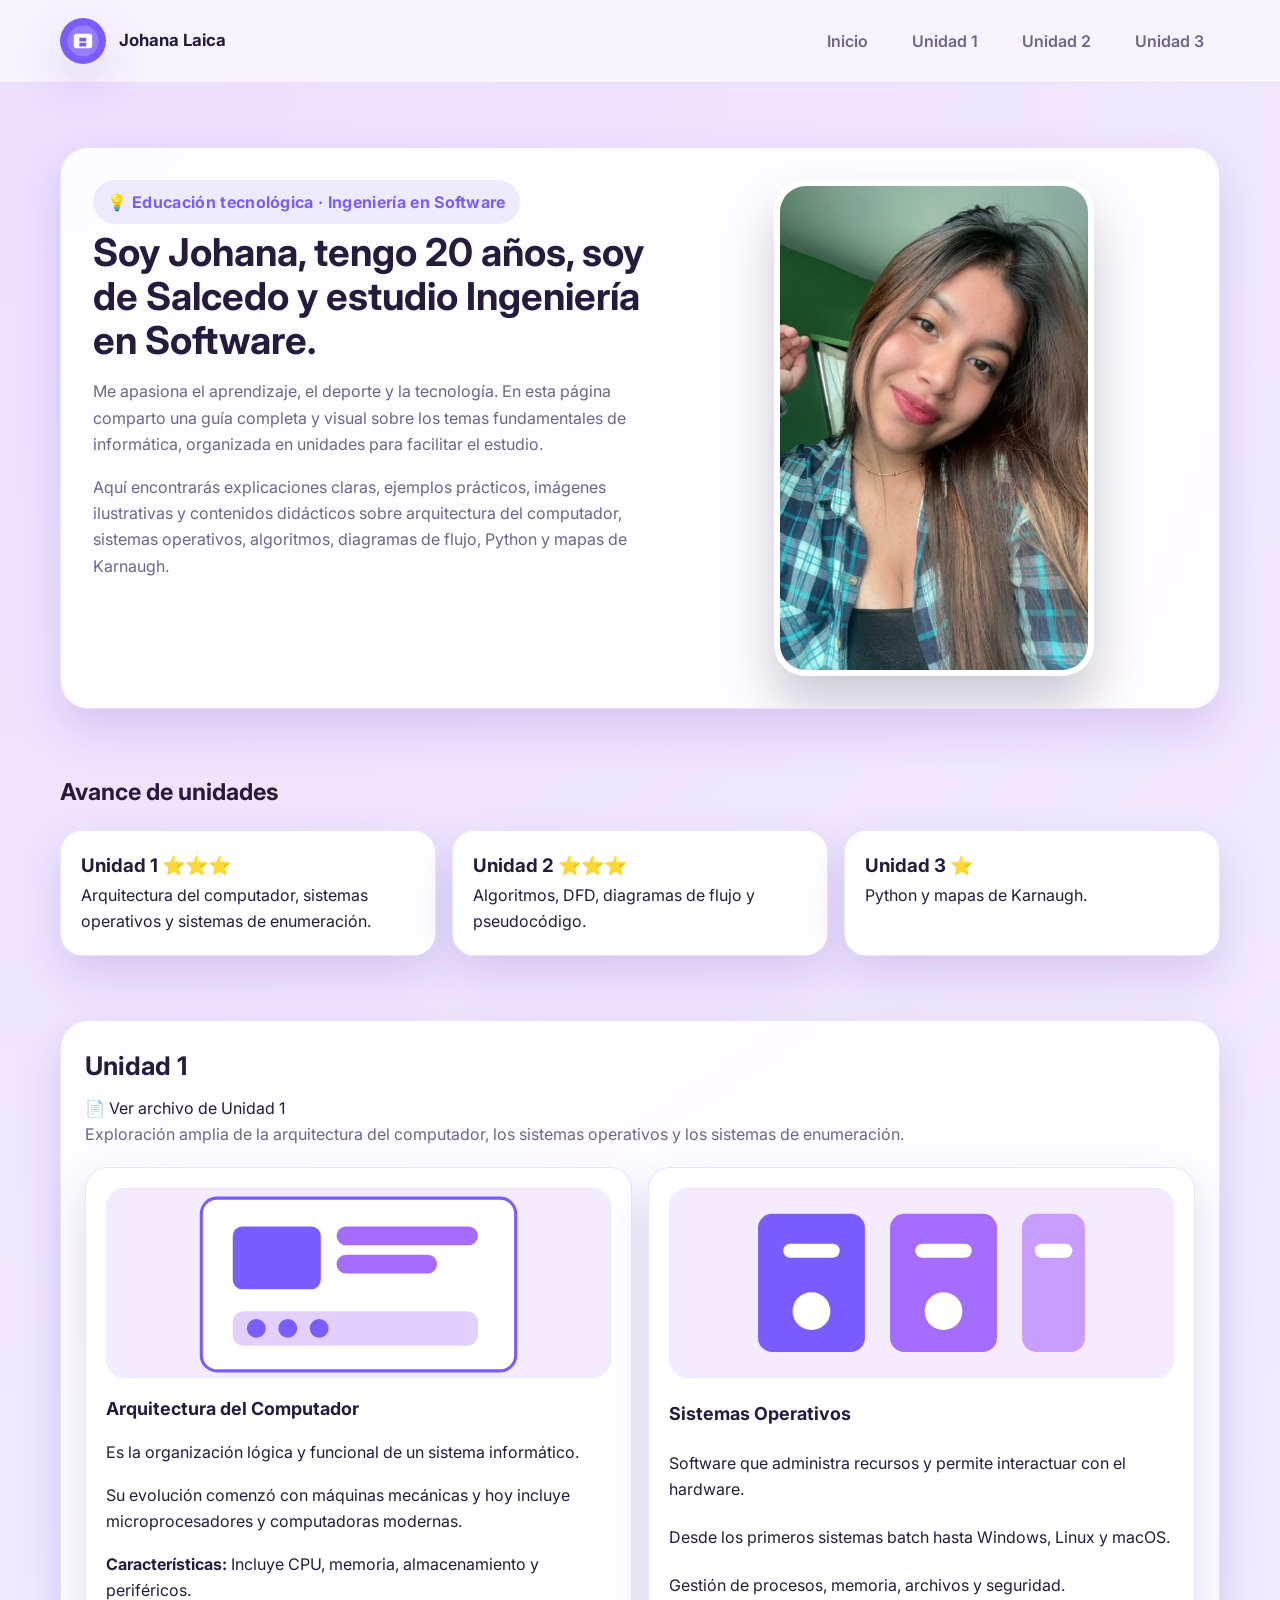
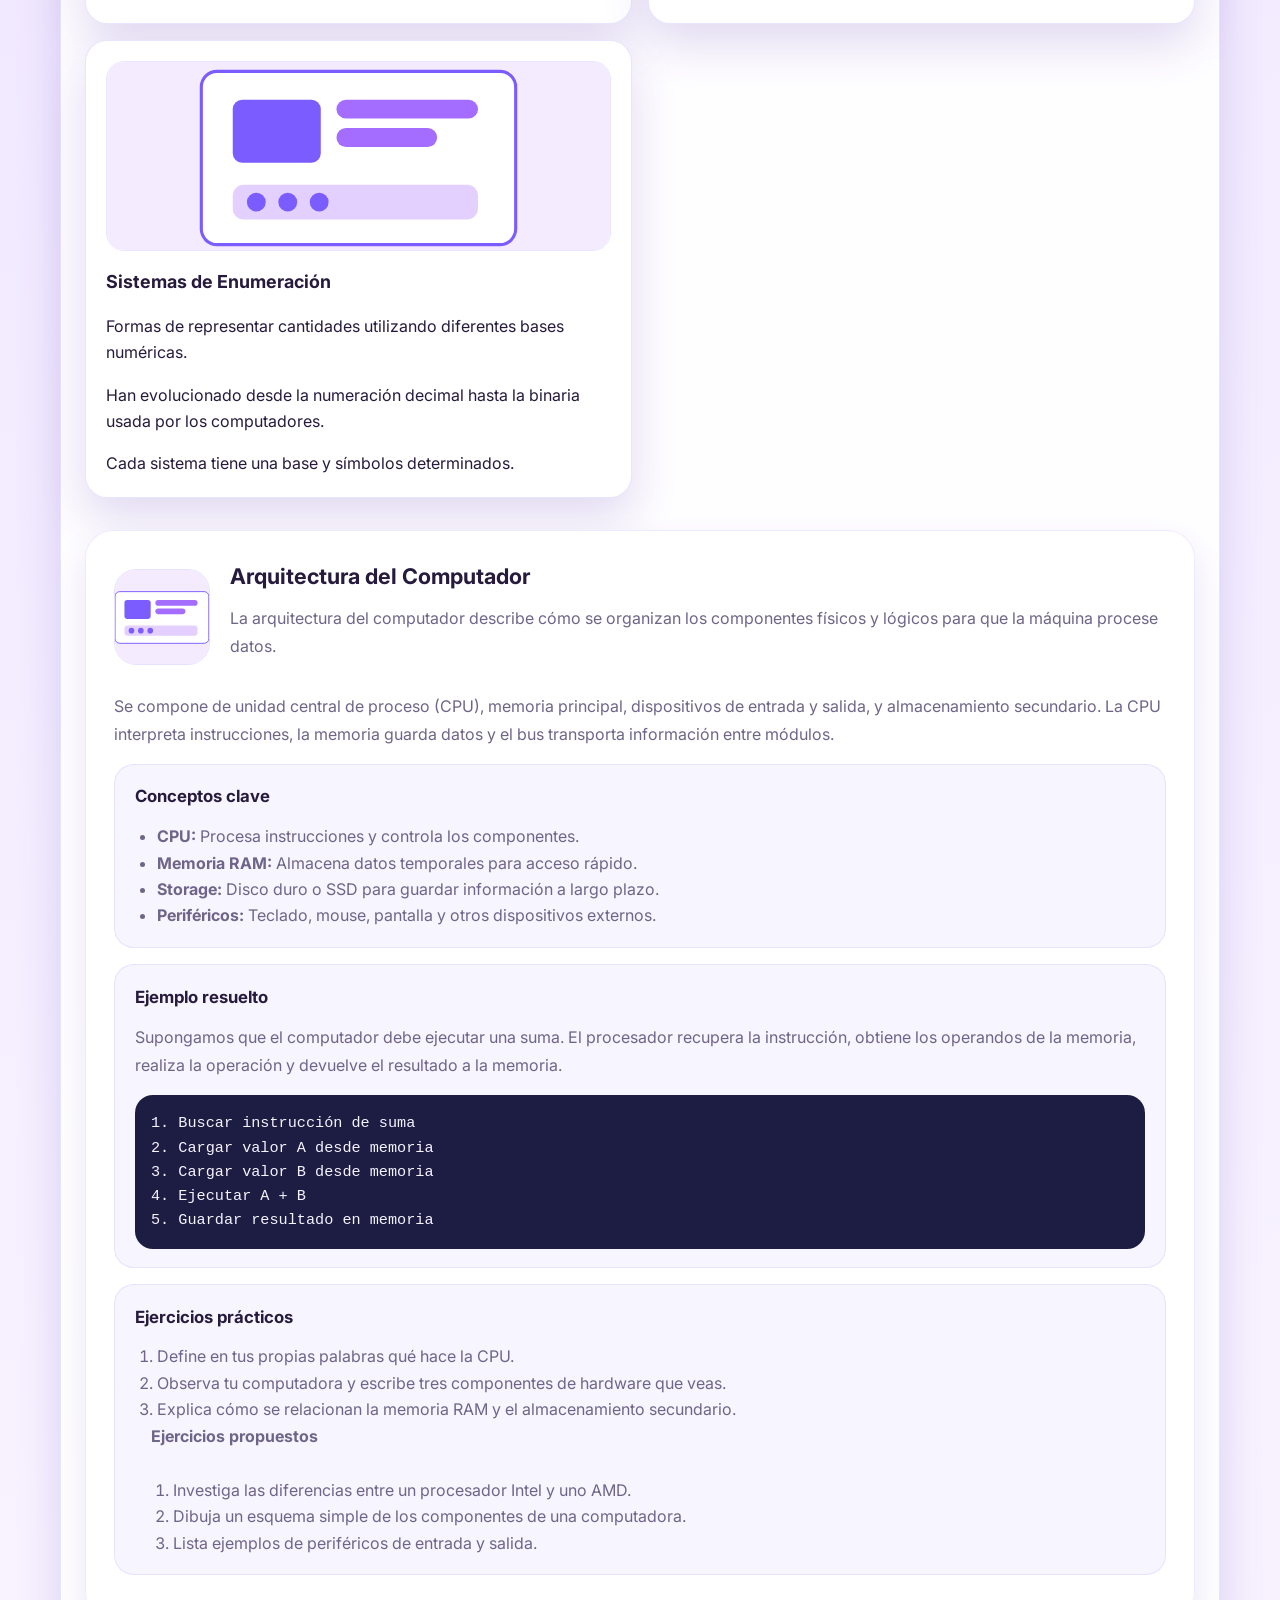
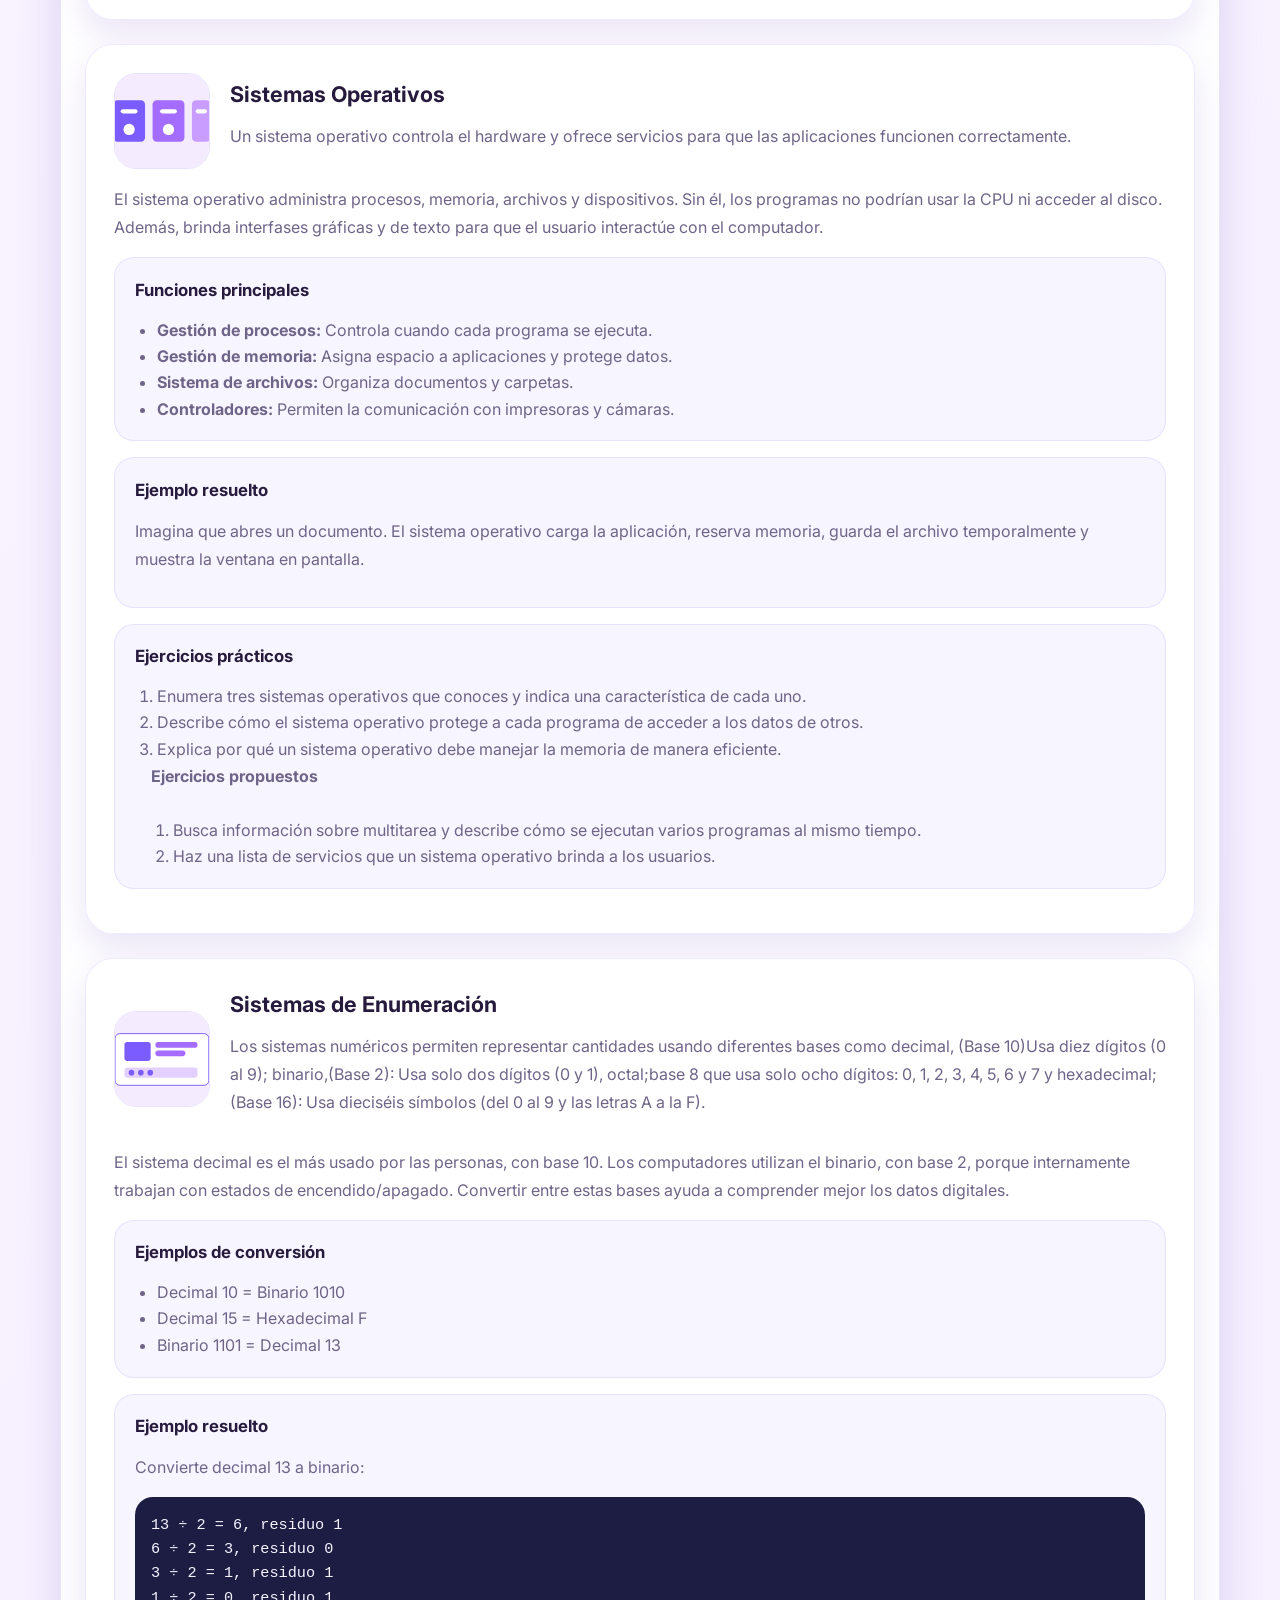
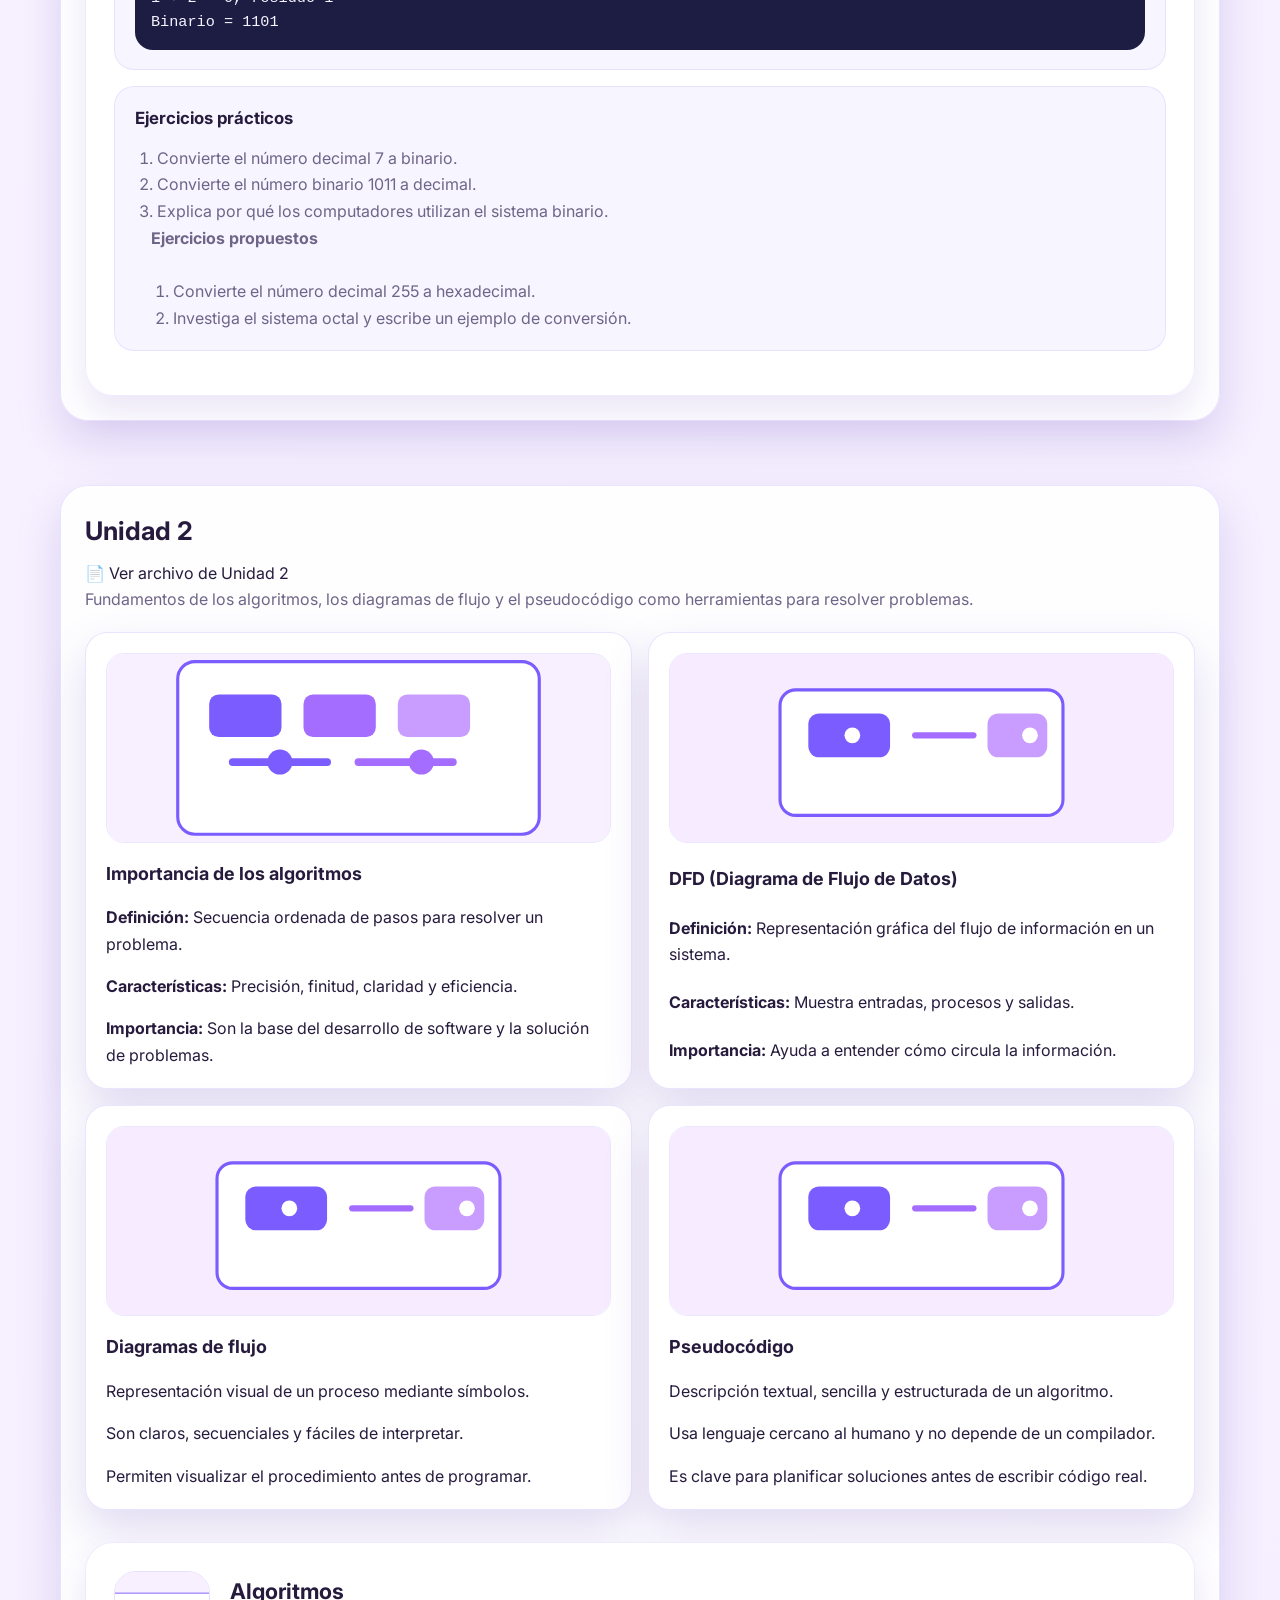
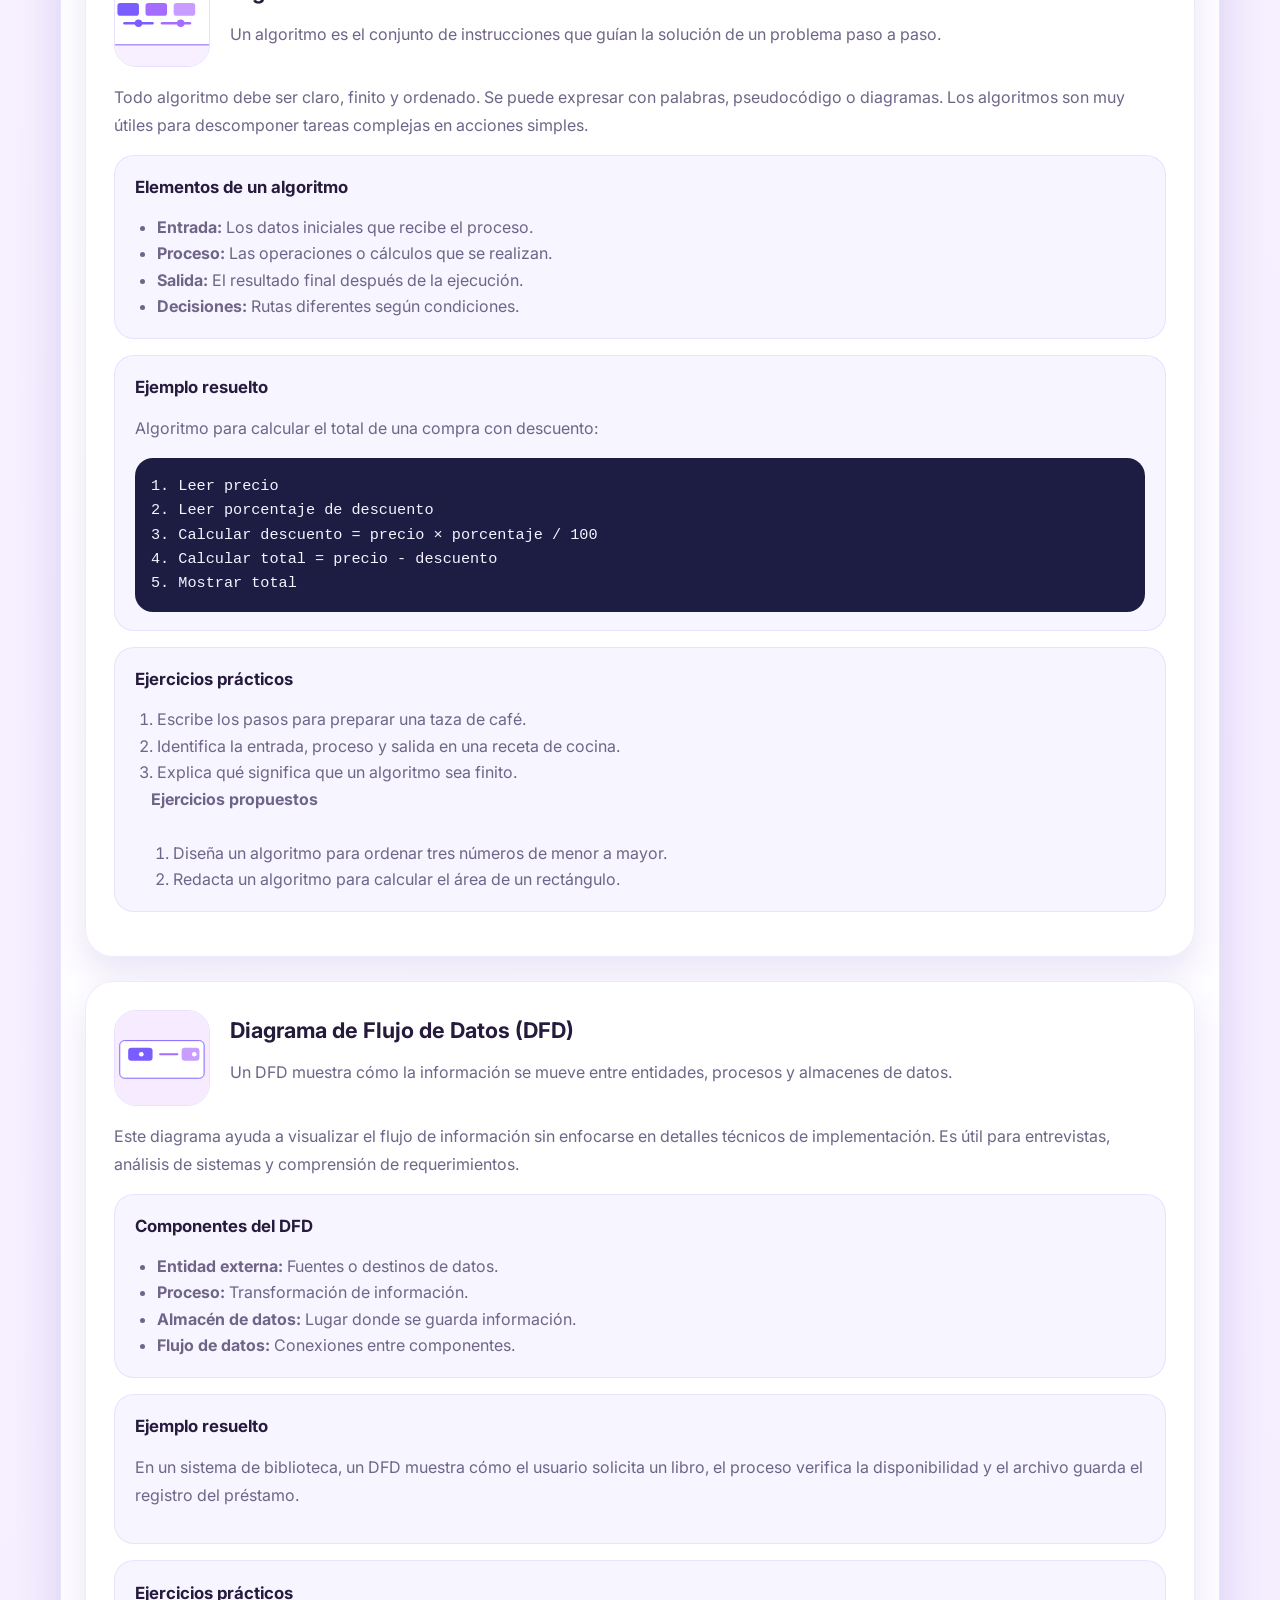
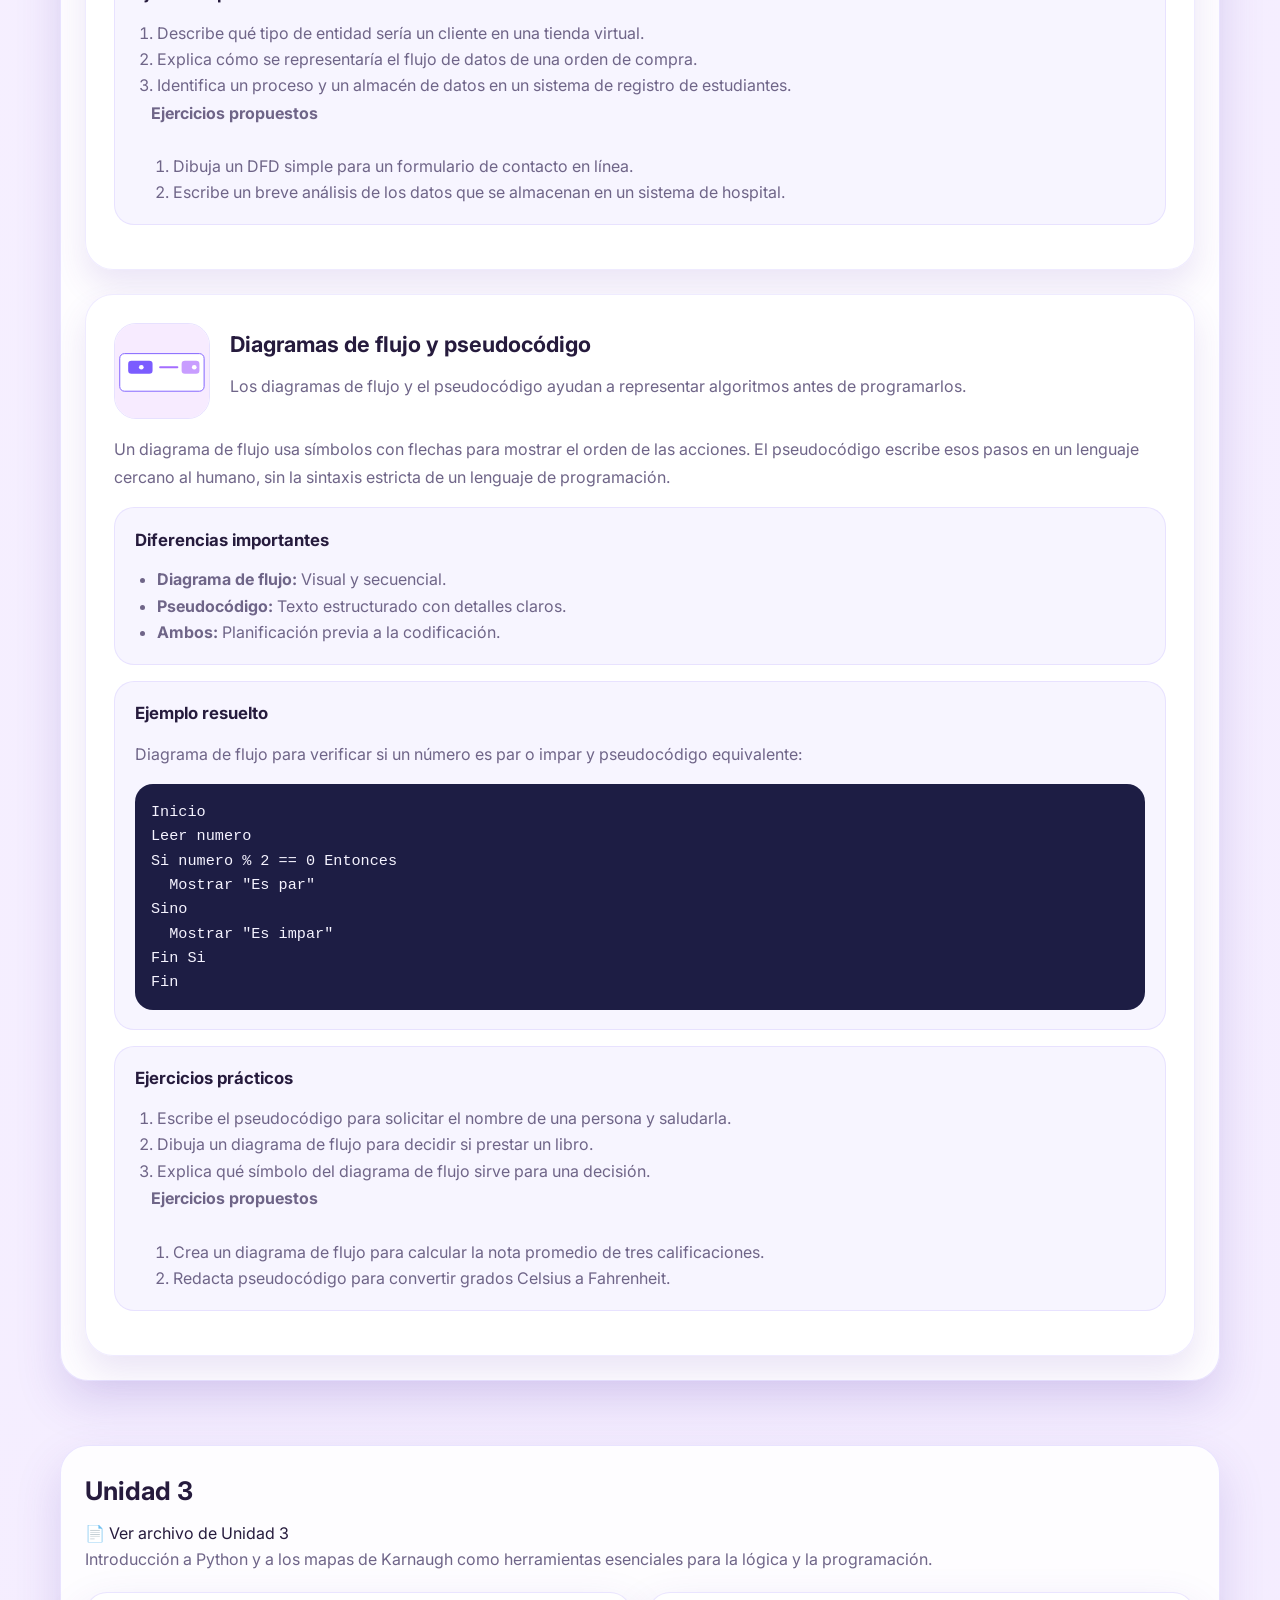
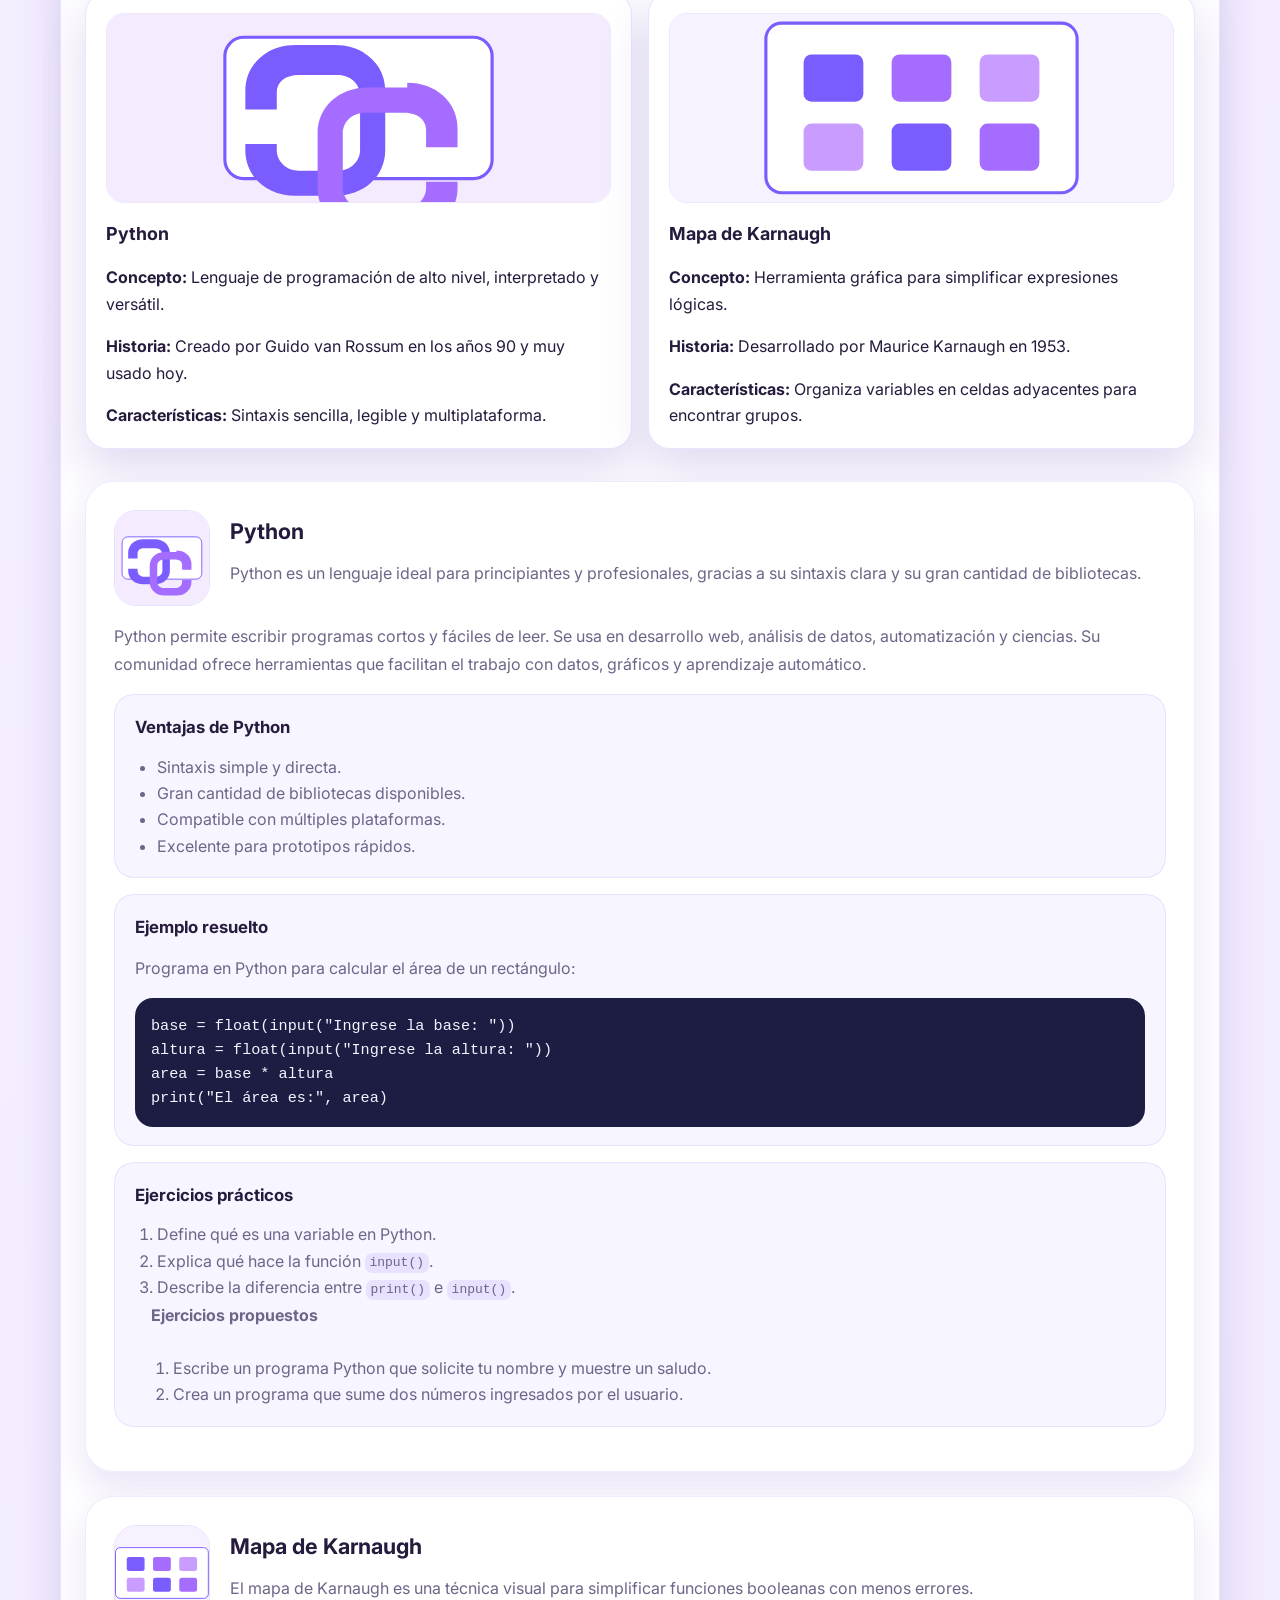
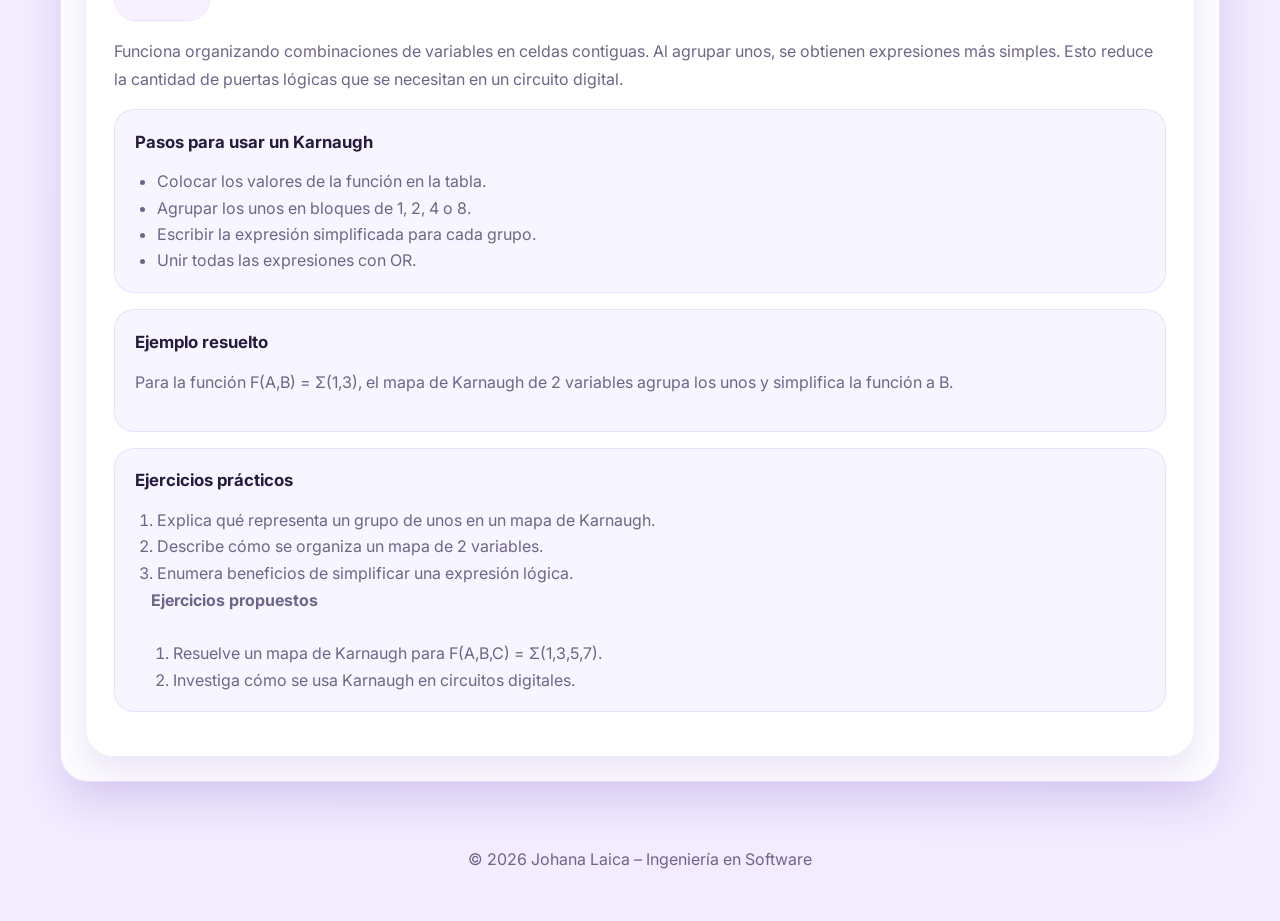
==== commit 067d3392: "proyecto" ====
--- a/index.html
+++ b/index.html
@@ -72,6 +72,9 @@
       <section id="unidad1" class="section container">
         <div class="unit-section">
           <h3>Unidad 1</h3>
+          <a href="Unidad 1.pdf" target="_blank" class="btn-archivo">
+    📄 Ver archivo de Unidad 1
+</a>
           <p>Exploración amplia de la arquitectura del computador, los sistemas operativos y los sistemas de enumeración.</p>
           <div class="topics-grid">
             <article class="card topic-card">
@@ -231,6 +234,9 @@
       <section id="unidad2" class="section container">
         <div class="unit-section">
           <h3>Unidad 2</h3>
+          <a href="Unidad 2.pdf" target="_blank" class="btn-archivo">
+    📄 Ver archivo de Unidad 2
+  </a>
           <p>Fundamentos de los algoritmos, los diagramas de flujo y el pseudocódigo como herramientas para resolver problemas.</p>
           <div class="topics-grid">
             <article class="card topic-card">
@@ -399,6 +405,9 @@
       <section id="unidad3" class="section container">
         <div class="unit-section">
           <h3>Unidad 3</h3>
+          <a href="Unidad 3.pdf" target="_blank" class="btn-archivo">
+    📄 Ver archivo de Unidad 3
+</a>
           <p>Introducción a Python y a los mapas de Karnaugh como herramientas esenciales para la lógica y la programación.</p>
           <div class="topics-grid">
             <article class="card topic-card">
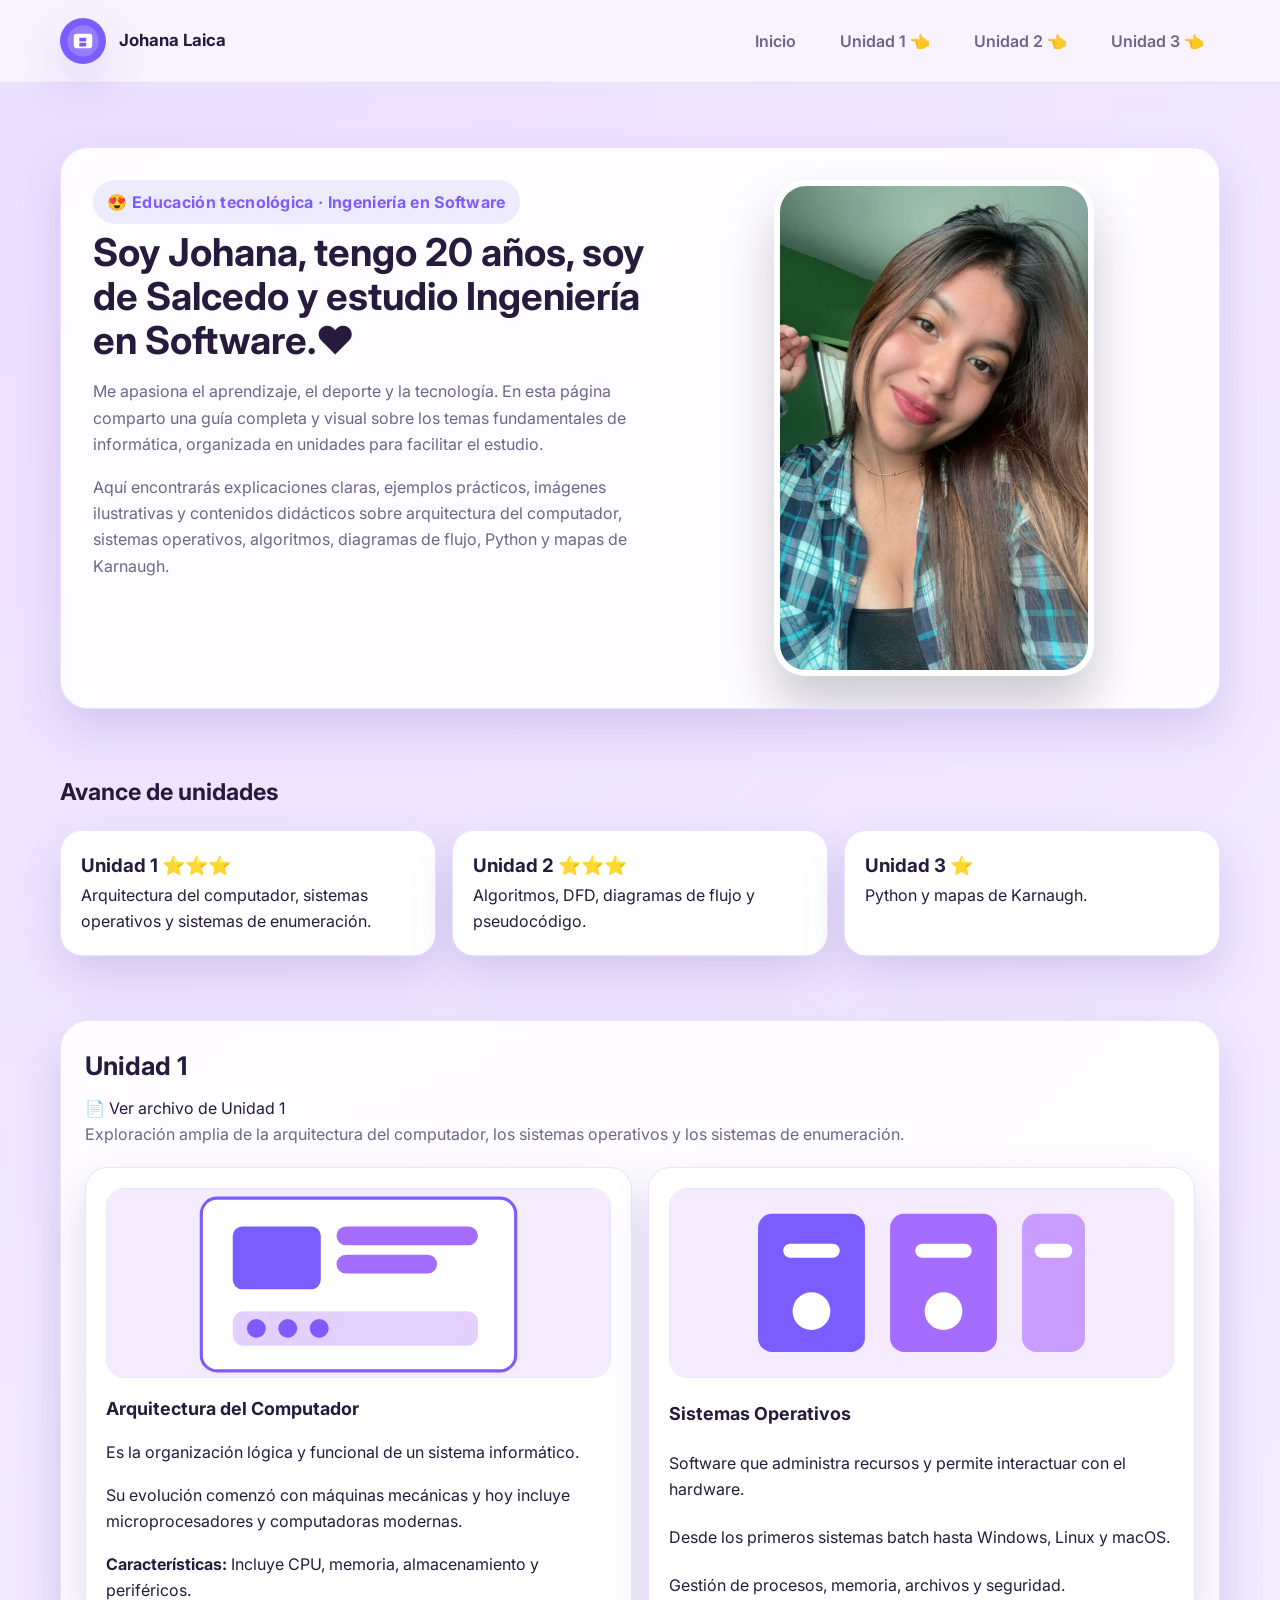
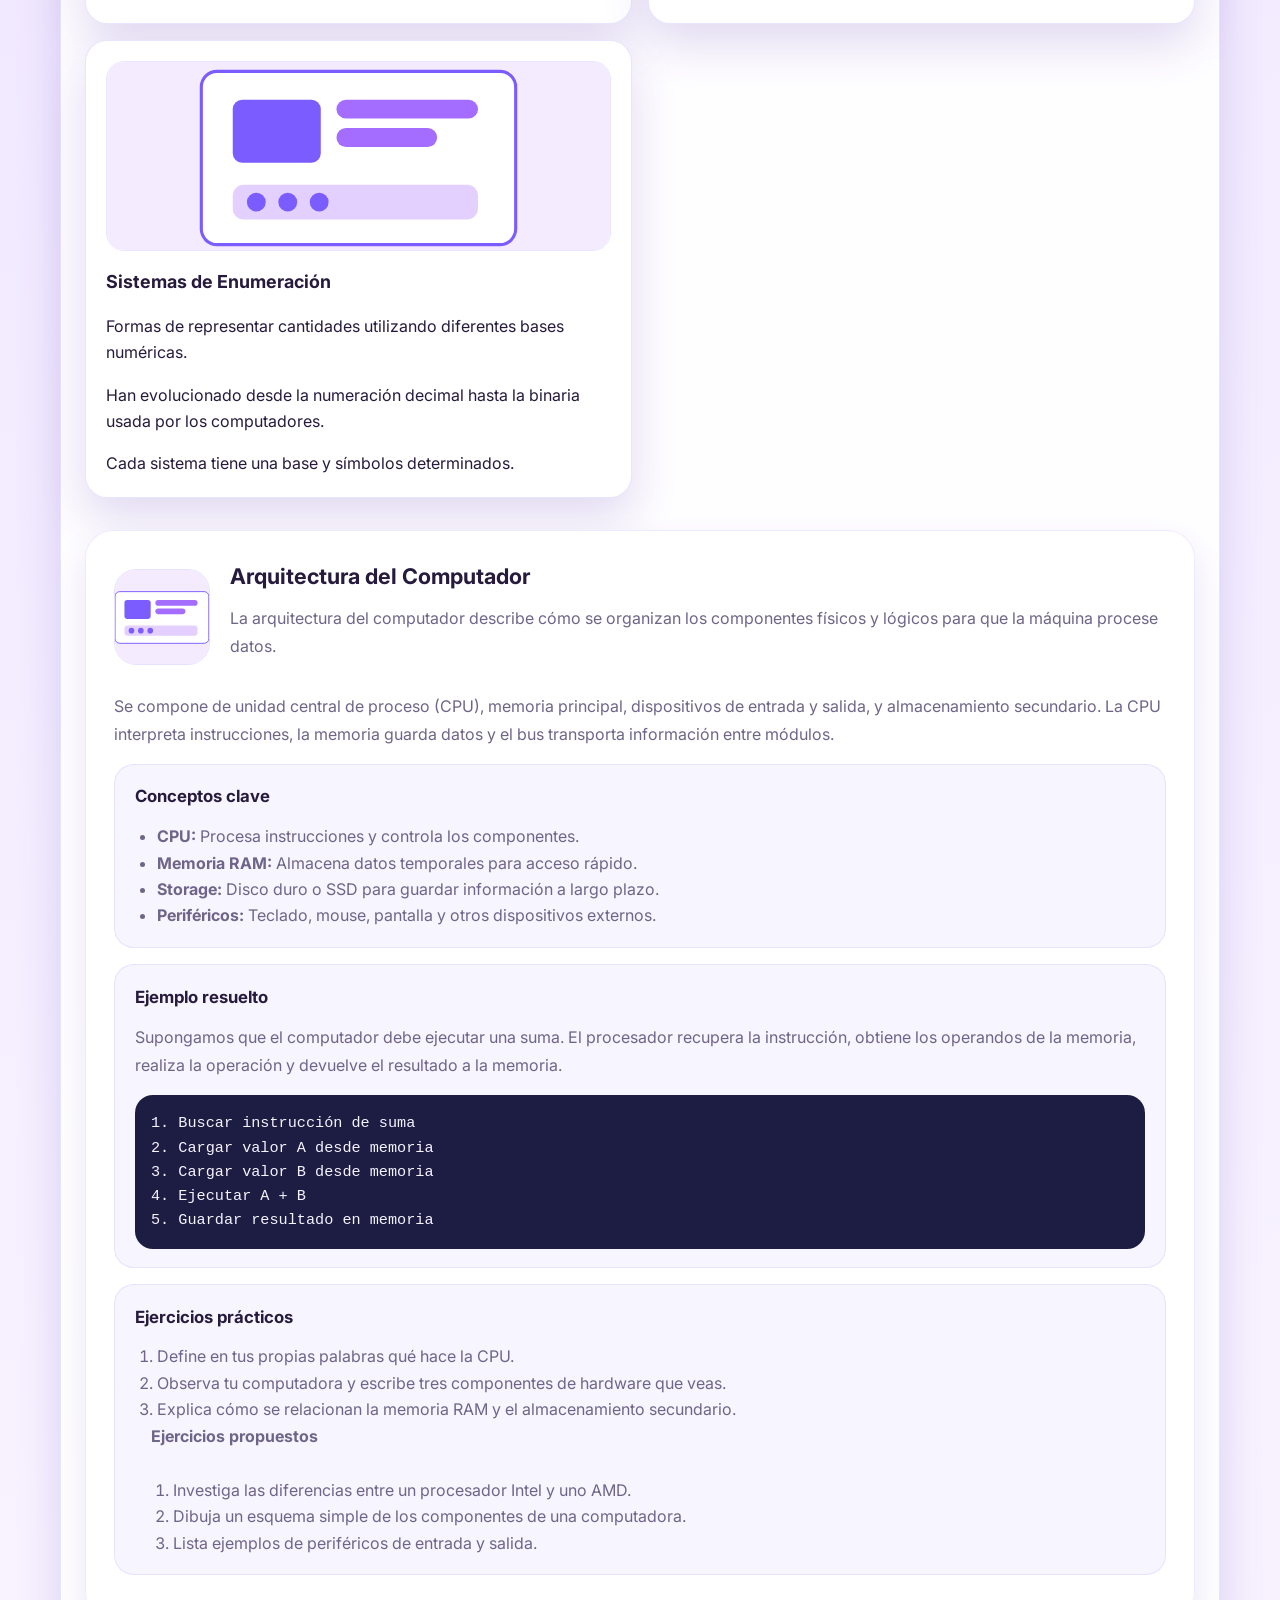
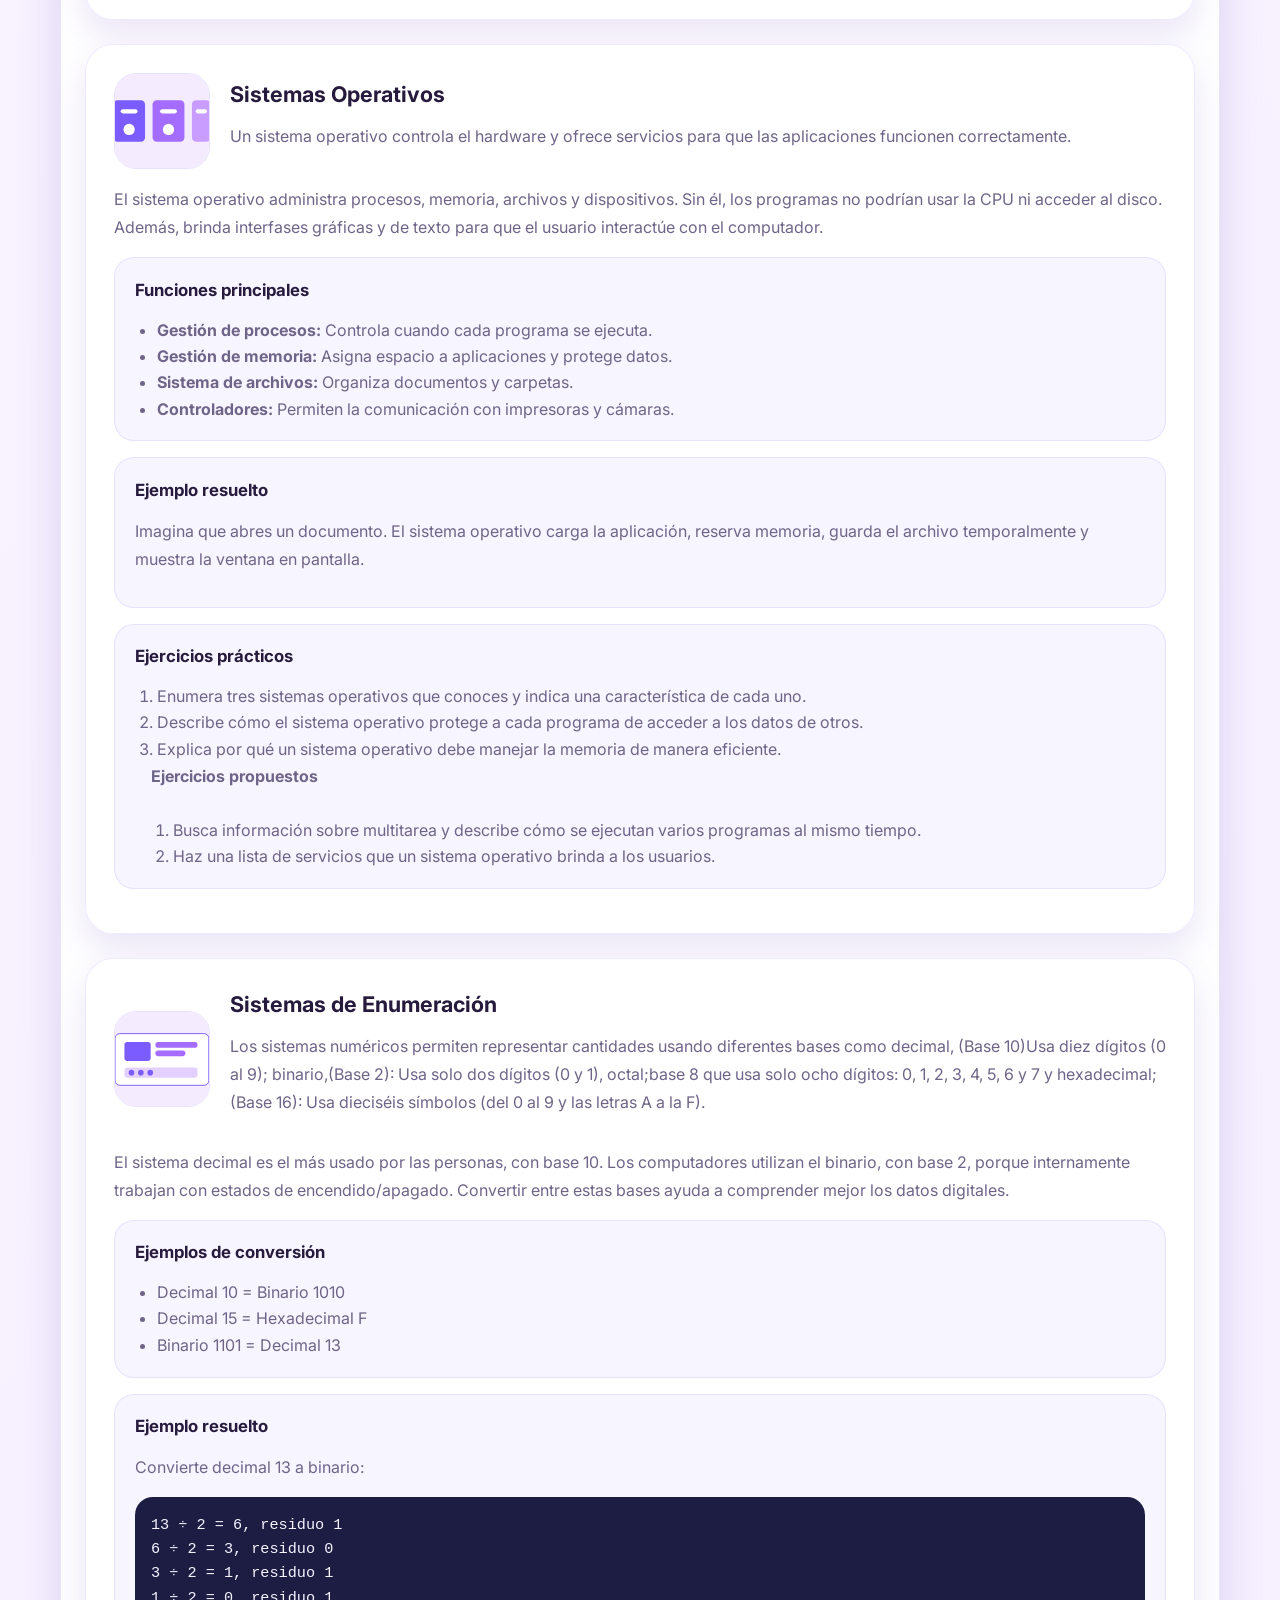
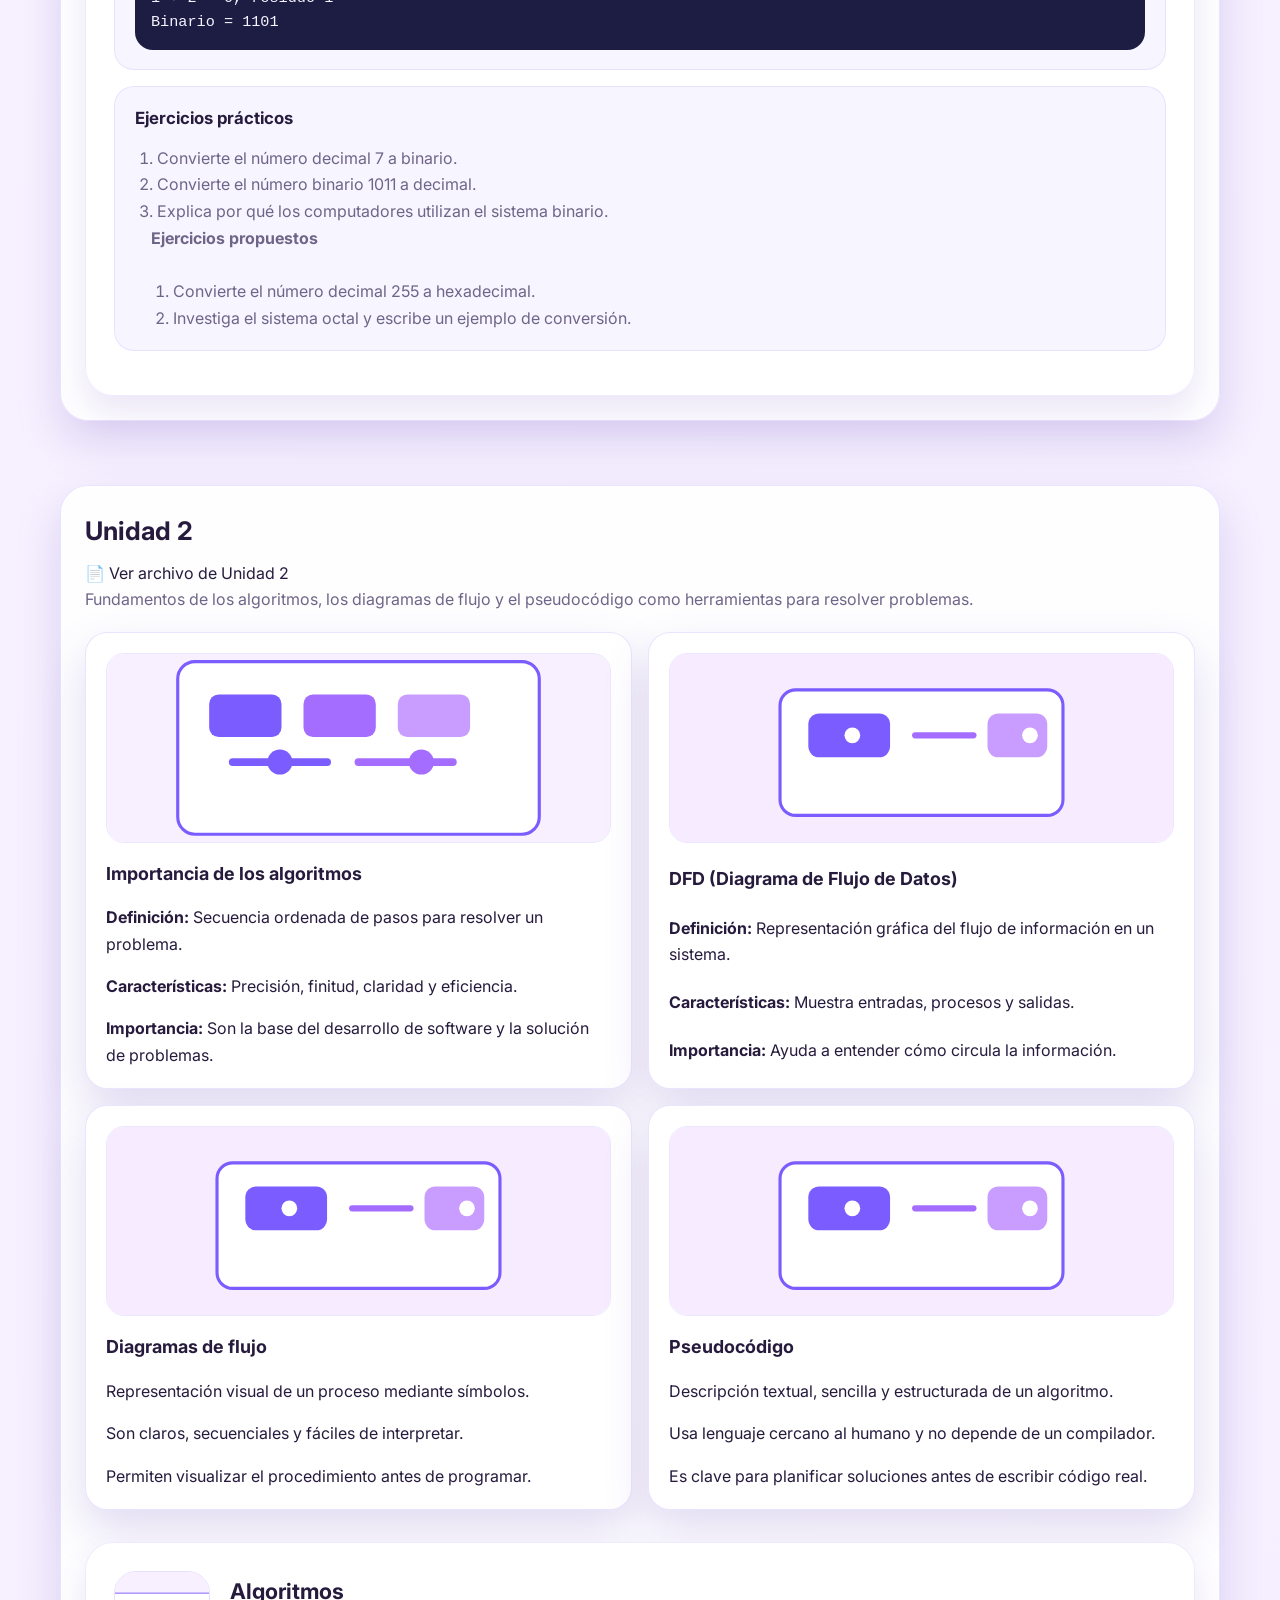
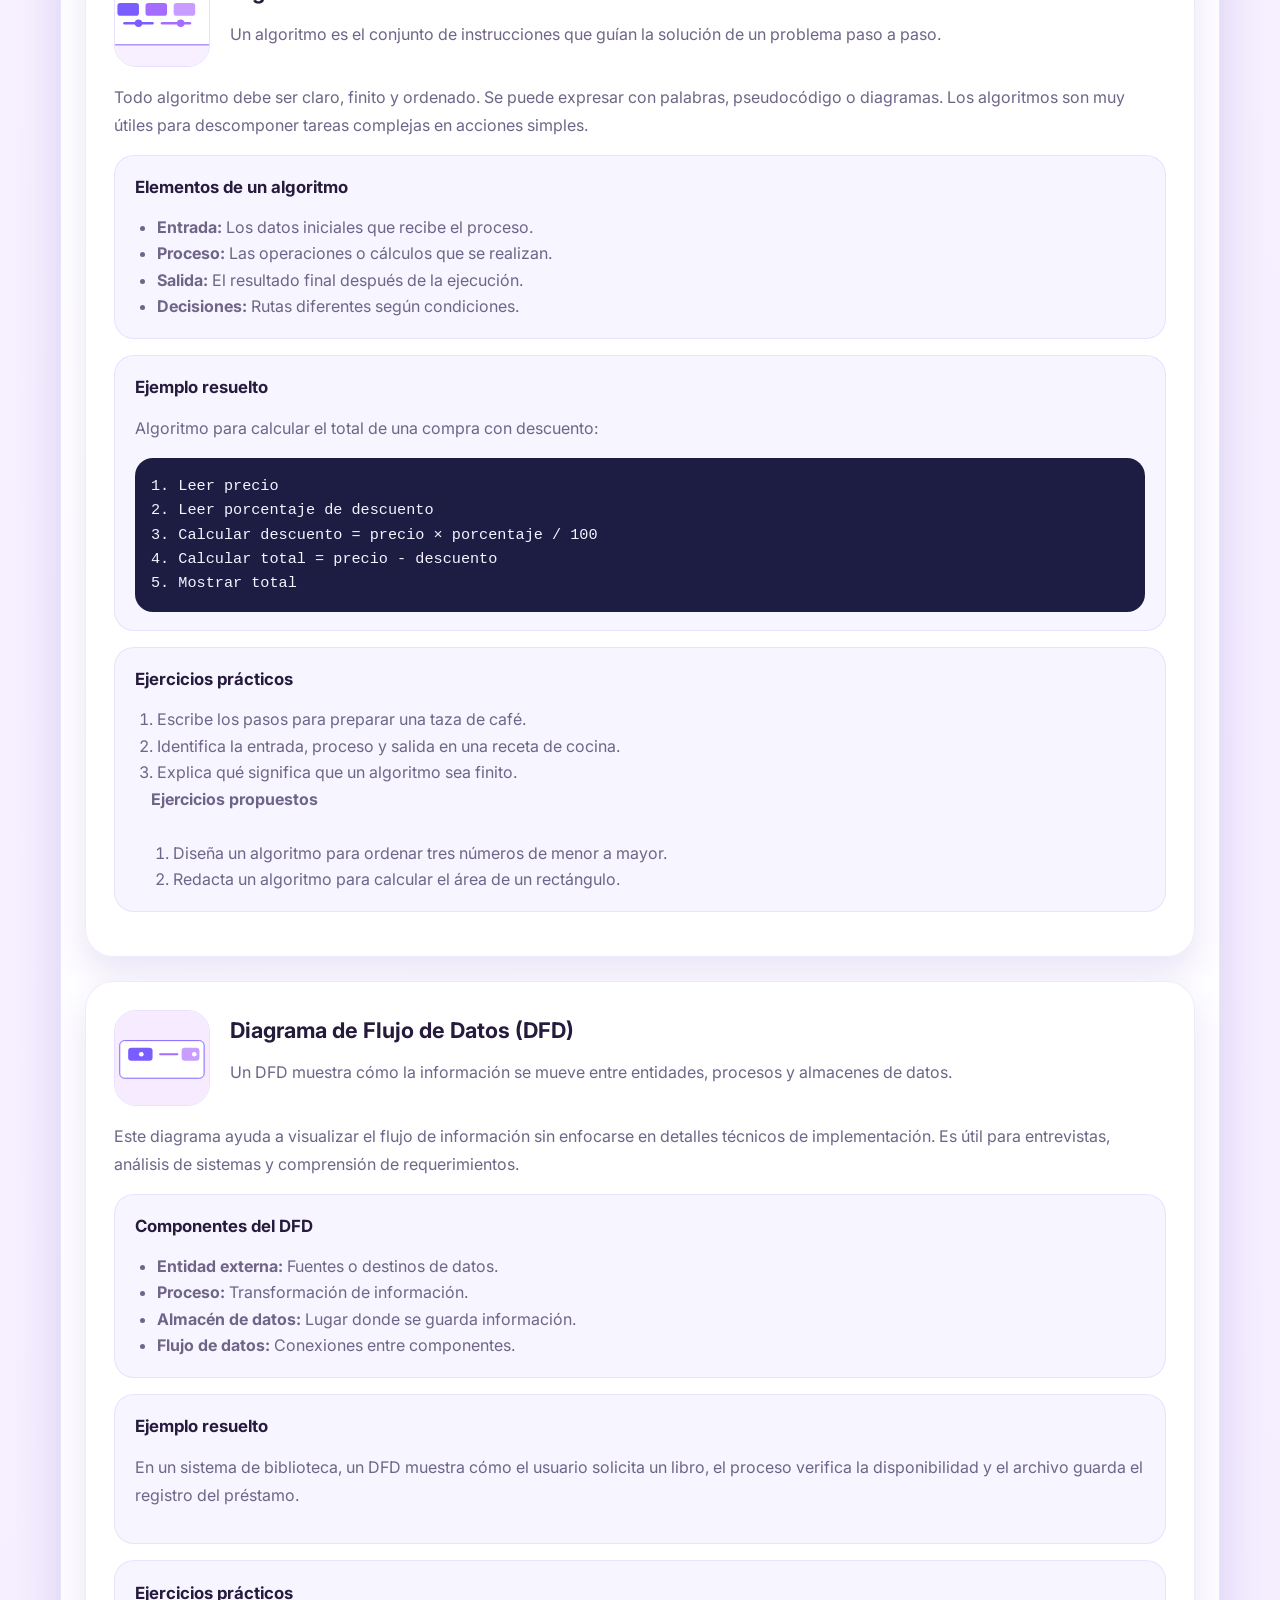
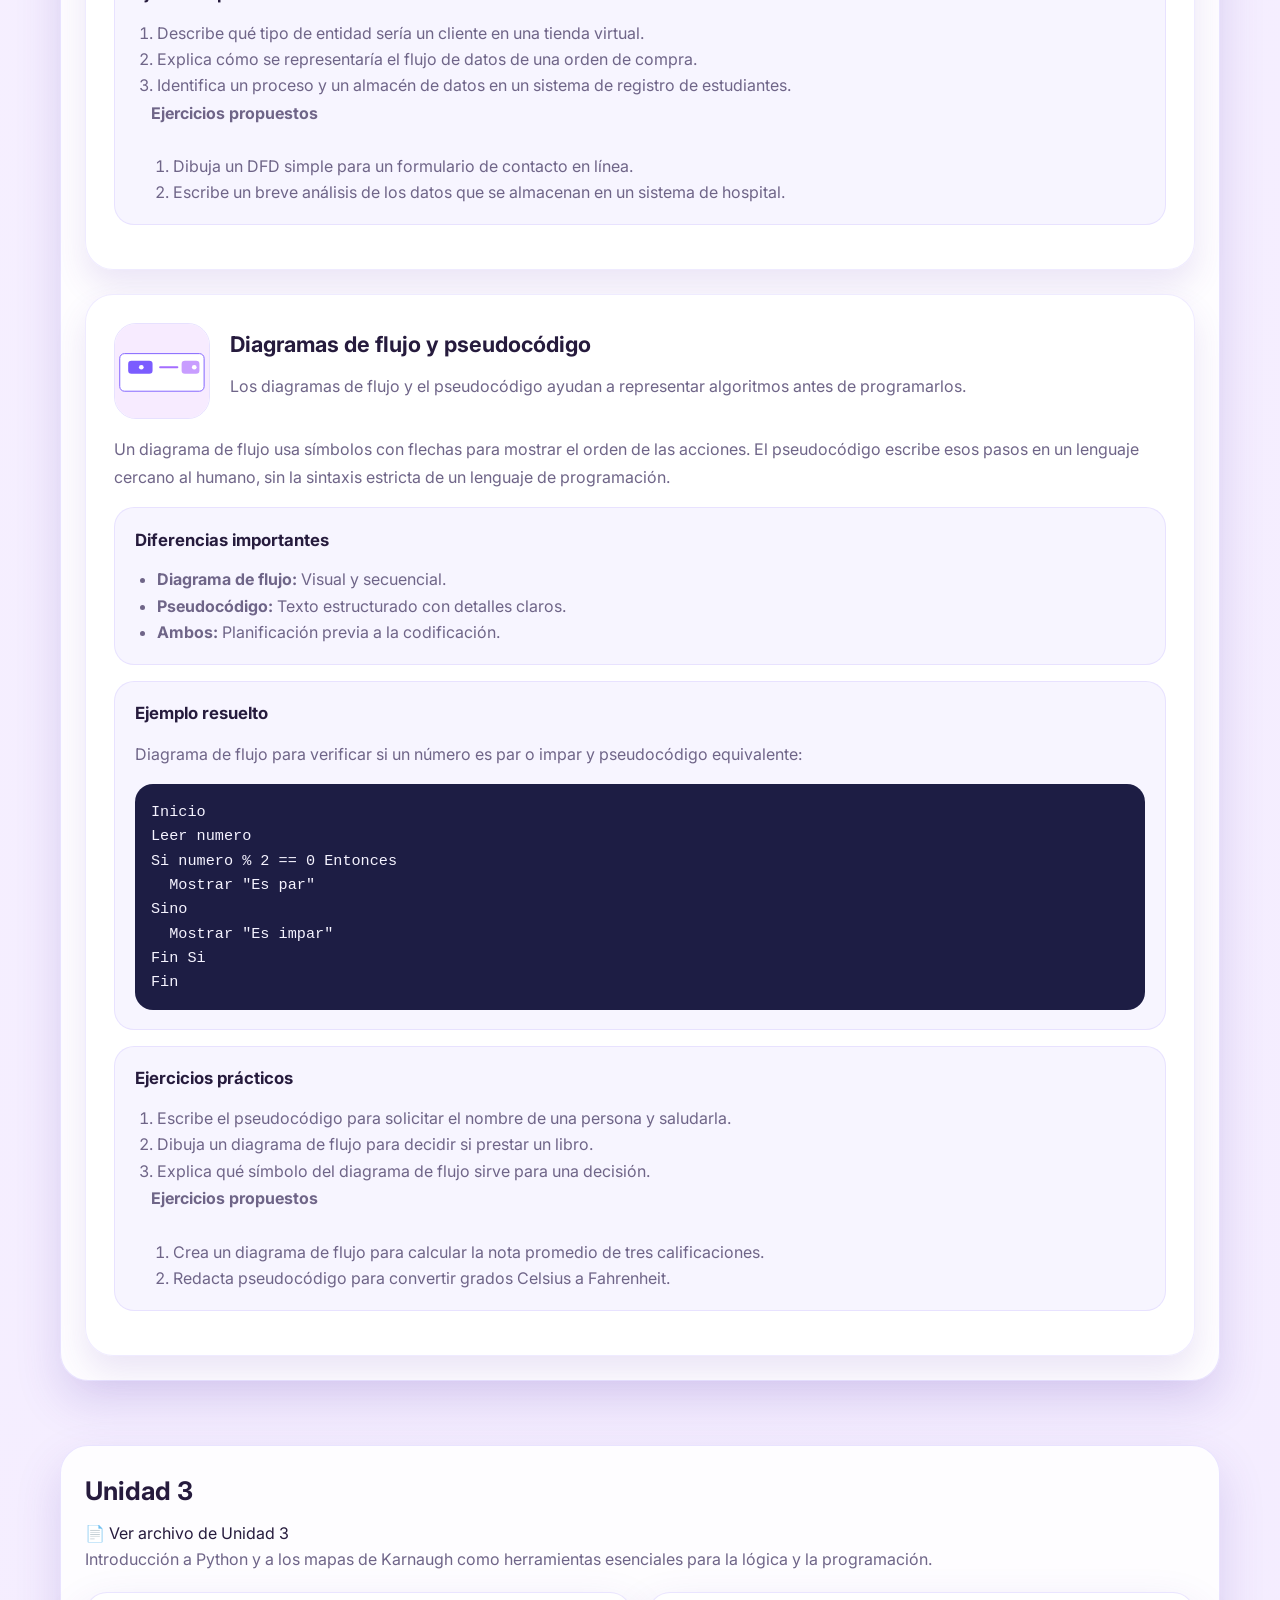
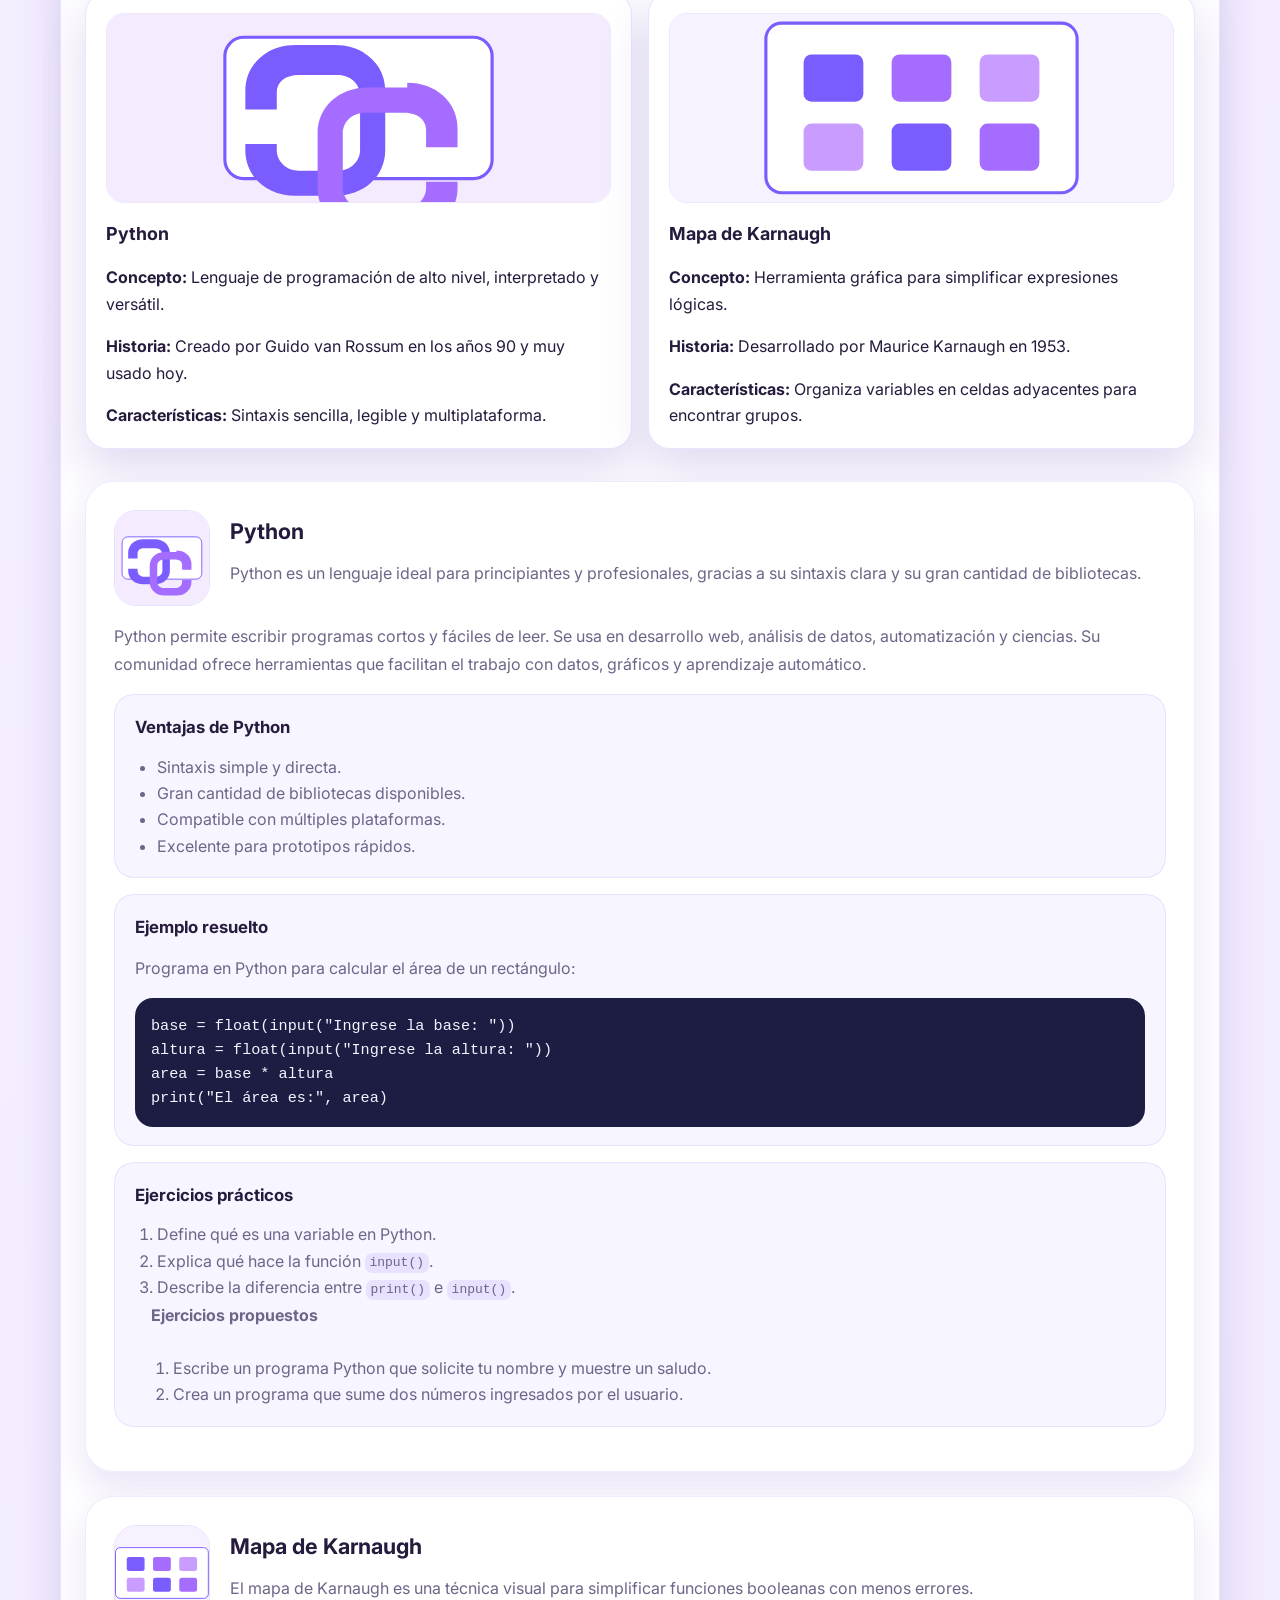
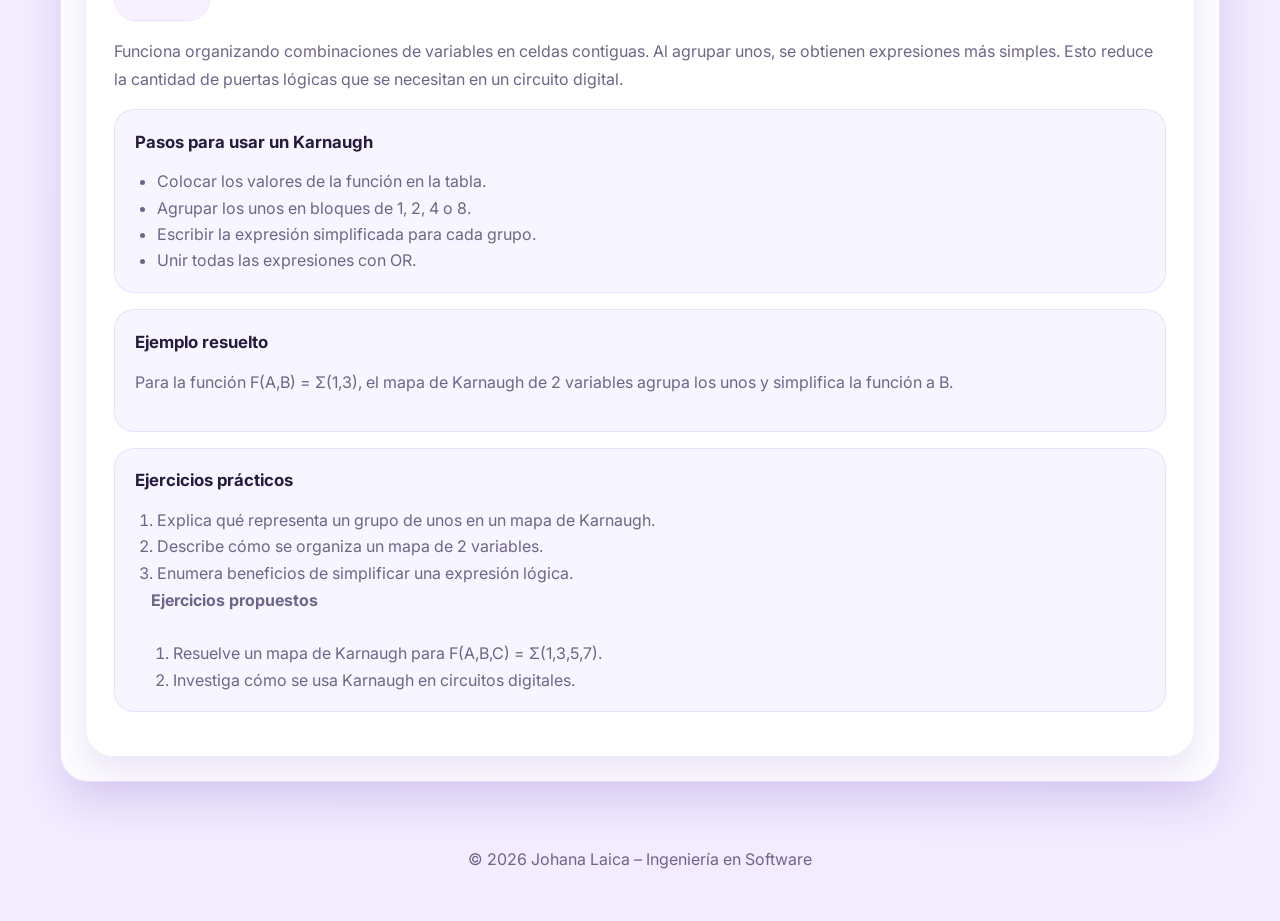
==== commit 116cf7df: "proyecto" ====
--- a/index.html
+++ b/index.html
@@ -25,9 +25,9 @@
         </a>
         <nav class="nav" aria-label="Navegación principal">
           <a href="#inicio">Inicio</a>
-          <a href="#unidad1">Unidad 1</a>
-          <a href="#unidad2">Unidad 2</a>
-          <a href="#unidad3">Unidad 3</a>
+          <a href="#unidad1">Unidad 1 ​👈​</a>
+          <a href="#unidad2">Unidad 2 ​👈​</a>
+          <a href="#unidad3">Unidad 3 ​👈​</a>
         </nav>
       </div>
     </header>
@@ -36,8 +36,8 @@
       <section class="hero container">
         <div class="hero-card">
           <div class="hero-copy">
-            <span class="badge">💡 Educación tecnológica · Ingeniería en Software</span>
-            <h1>Soy Johana, tengo 20 años, soy de Salcedo y estudio Ingeniería en Software.</h1>
+            <span class="badge">​😍​ Educación tecnológica · Ingeniería en Software</span>
+            <h1>Soy Johana, tengo 20 años, soy de Salcedo y estudio Ingeniería en Software.​❤️​</h1>
             <p>
               Me apasiona el aprendizaje, el deporte y la tecnología. En esta página comparto una guía completa y visual sobre los temas fundamentales de informática, organizada en unidades para facilitar el estudio.
             </p>
@@ -75,6 +75,7 @@
           <a href="Unidad 1.pdf" target="_blank" class="btn-archivo">
     📄 Ver archivo de Unidad 1
 </a>
+
           <p>Exploración amplia de la arquitectura del computador, los sistemas operativos y los sistemas de enumeración.</p>
           <div class="topics-grid">
             <article class="card topic-card">
@@ -237,6 +238,7 @@
           <a href="Unidad 2.pdf" target="_blank" class="btn-archivo">
     📄 Ver archivo de Unidad 2
   </a>
+
           <p>Fundamentos de los algoritmos, los diagramas de flujo y el pseudocódigo como herramientas para resolver problemas.</p>
           <div class="topics-grid">
             <article class="card topic-card">
@@ -408,6 +410,7 @@
           <a href="Unidad 3.pdf" target="_blank" class="btn-archivo">
     📄 Ver archivo de Unidad 3
 </a>
+
           <p>Introducción a Python y a los mapas de Karnaugh como herramientas esenciales para la lógica y la programación.</p>
           <div class="topics-grid">
             <article class="card topic-card">
